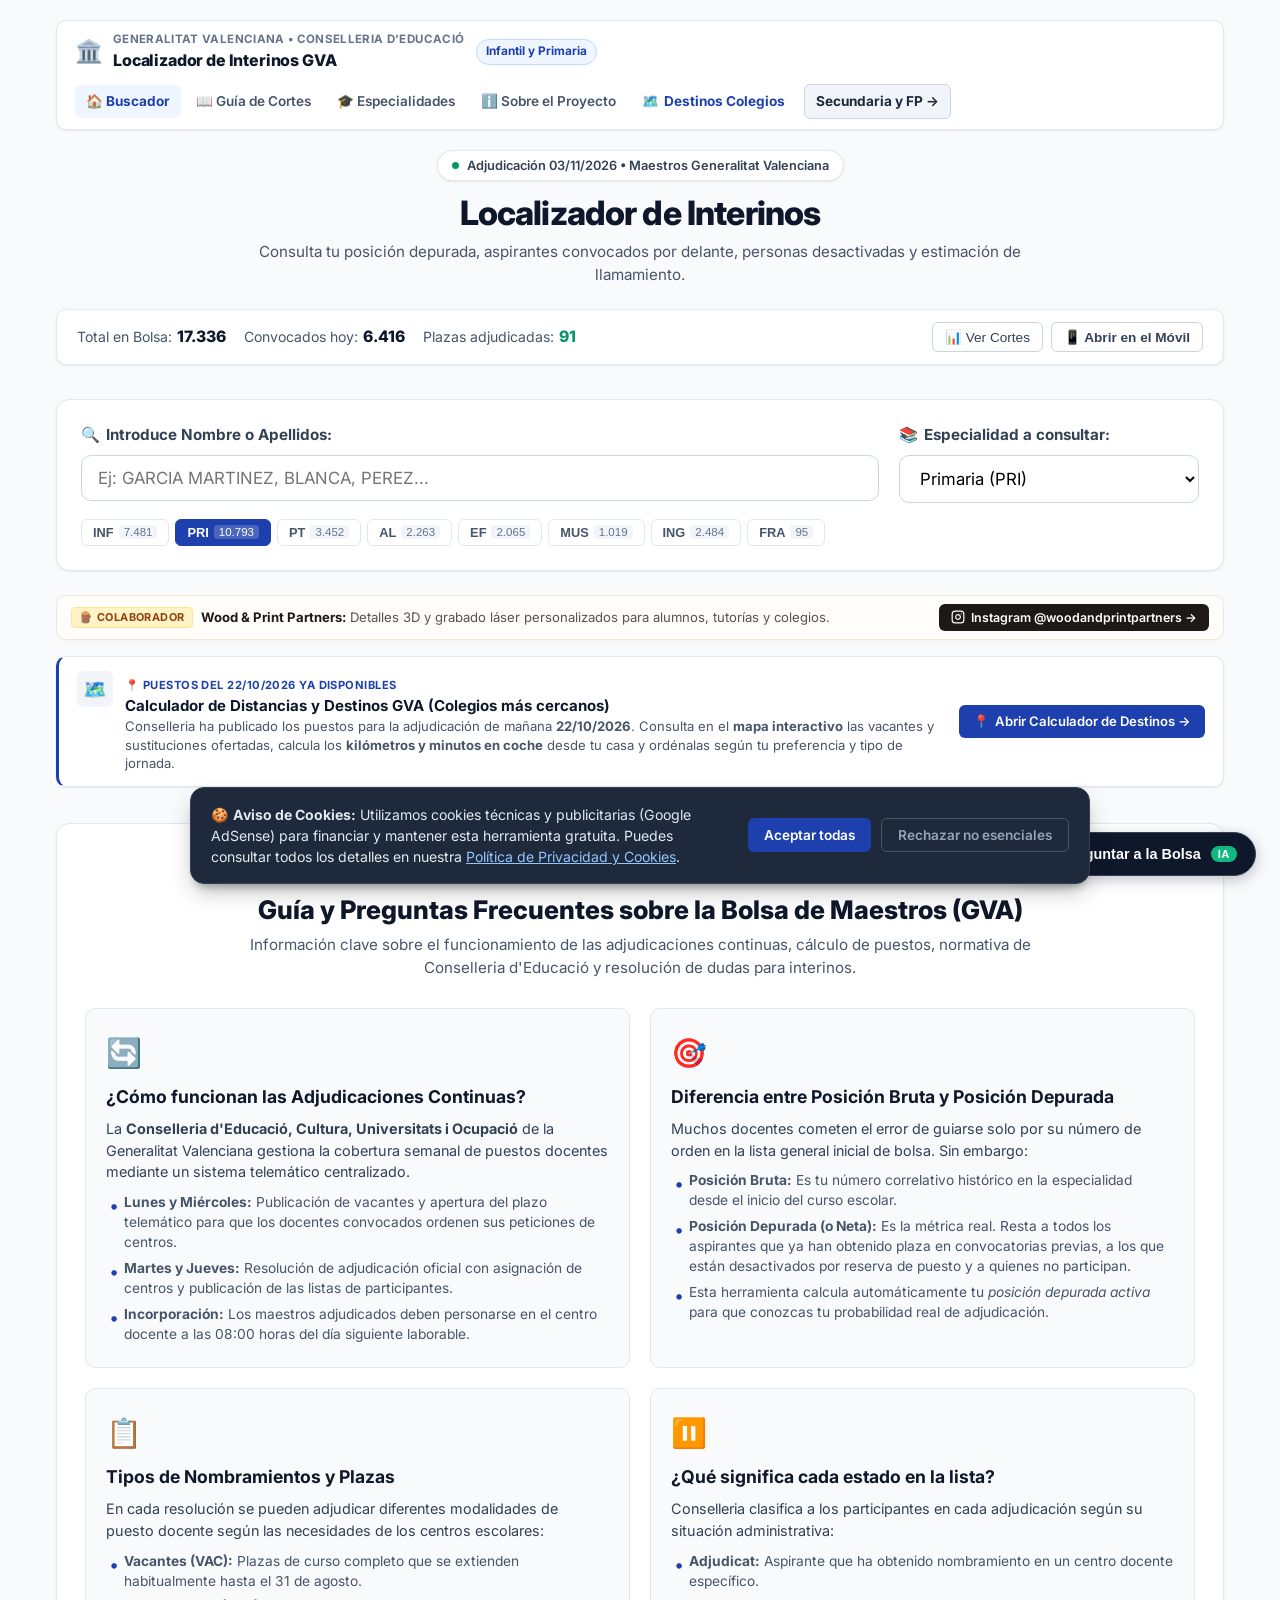
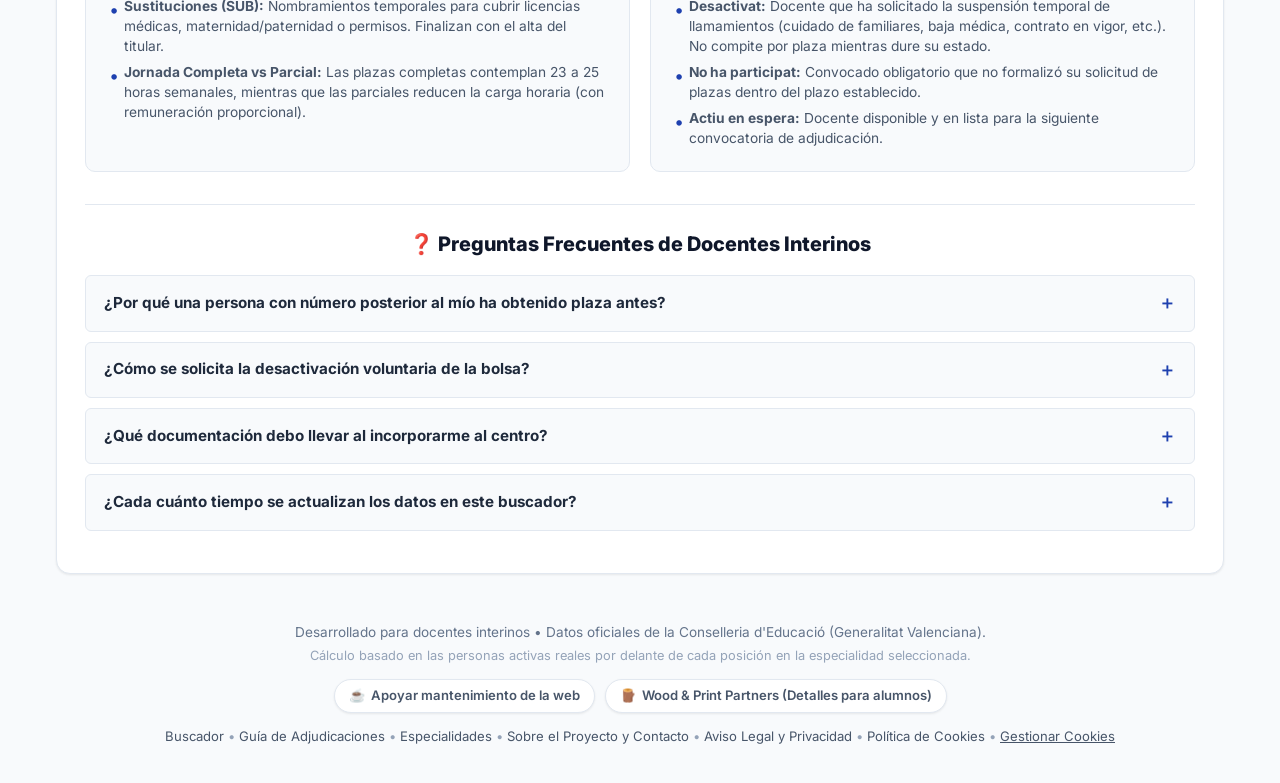
==== index.html @ e0c73138 "feat: banner mini unificado de Wood and Print bajo campos de busqueda en las 4 webs [skip ci]" ====
<!DOCTYPE html>
<html lang="es">
<head>
  <meta charset="UTF-8">
  <meta name="viewport" content="width=device-width, initial-scale=1.0">
  <title>Localizador de Interinos GVA 2026 - Cortes y Adjudicaciones de Maestros</title>

  <!-- SEO y Seguridad Jurídica (Herramienta comunitaria independiente sin indexar personas individuales) -->
  <meta name="description" content="Herramienta informativa comunitaria independiente para maestros interinos de la Comunitat Valenciana. Consulta de posición depurada, cortes semanales y adjudicaciones.">
  <meta name="keywords" content="bolsa maestros gva, interinos valencia, adjudicaciones continuas maestros, cortes bolsa maestros gva, posicion depurada interinos">
  <meta name="author" content="Comunidad de Docentes Interinos">
  <meta name="robots" content="index, follow, max-snippet:-1, max-image-preview:large">
  <link rel="canonical" href="https://bolsamaestrosinterinosgva.es/">

  <!-- Open Graph para compartir por WhatsApp, Telegram y Redes Sociales -->
  <meta property="og:locale" content="es_ES">
  <meta property="og:type" content="website">
  <meta property="og:title" content="Localizador de Interinos GVA - Cortes y Adjudicaciones de Maestros">
  <meta property="og:description" content="Herramienta independiente para docentes interinos de la Comunitat Valenciana. Consulta de posición depurada, cortes semanales y adjudicaciones.">
  <meta property="og:url" content="https://bolsamaestrosinterinosgva.es/">
  <meta property="og:site_name" content="Localizador de Interinos GVA">
  <meta property="og:image" content="https://bolsamaestrosinterinosgva.es/icons/icon-512.png">
  <meta property="og:image:width" content="512">
  <meta property="og:image:height" content="512">
  <meta property="og:image:alt" content="Localizador de Interinos GVA">

  <!-- Twitter Card -->
  <meta name="twitter:card" content="summary">
  <meta name="twitter:title" content="Localizador de Interinos GVA - Cortes y Adjudicaciones de Maestros">
  <meta name="twitter:description" content="Herramienta independiente para docentes interinos de la Comunitat Valenciana.">
  <meta name="twitter:image" content="https://bolsamaestrosinterinosgva.es/icons/icon-512.png">

  <!-- Estructura de Datos Schema.org (JSON-LD) para Google -->
  <script type="application/ld+json">
  {
    "@context": "https://schema.org",
    "@graph": [
      {
        "@type": "WebApplication",
        "@id": "https://bolsamaestrosinterinosgva.es/#webapp",
        "name": "Localizador de Interinos GVA",
        "url": "https://bolsamaestrosinterinosgva.es/",
        "description": "Herramienta informativa y comunitaria independiente para consultar la posición relativa, cortes y adjudicaciones de la bolsa de maestros interinos de la Comunitat Valenciana.",
        "applicationCategory": "EducationalApplication",
        "operatingSystem": "All",
        "browserRequirements": "Requires JavaScript. Requires HTML5.",
        "offers": {
          "@type": "Offer",
          "price": "0",
          "priceCurrency": "EUR"
        }
      },
      {
        "@type": "FAQPage",
        "@id": "https://bolsamaestrosinterinosgva.es/#faq",
        "mainEntity": [
          {
            "@type": "Question",
            "name": "¿Cómo funcionan las Adjudicaciones Continuas?",
            "acceptedAnswer": {
              "@type": "Answer",
              "text": "La Conselleria d'Educació de la Generalitat Valenciana gestiona la cobertura semanal de puestos docentes. Los lunes y miércoles se publican vacantes y se abre el plazo telemático de peticiones. Los martes y jueves se resuelve la adjudicación oficial con asignación de centros."
            }
          },
          {
            "@type": "Question",
            "name": "¿Cuál es la diferencia entre Posición Bruta y Posición Depurada?",
            "acceptedAnswer": {
              "@type": "Answer",
              "text": "La posición bruta es el número correlativo histórico en la bolsa. La posición depurada o neta resta a todos los aspirantes que ya han obtenido plaza, a los que están desactivados por reserva de puesto y a quienes no participan, reflejando tu probabilidad real de adjudicación."
            }
          },
          {
            "@type": "Question",
            "name": "¿Cómo se solicita la desactivación voluntaria de la bolsa?",
            "acceptedAnswer": {
              "@type": "Answer",
              "text": "La desactivación temporal puede solicitarse telemáticamente a través de la plataforma OVIDOC de la Generalitat Valenciana durante los periodos habilitados por Conselleria, o acreditando una causa justificada."
            }
          },
          {
            "@type": "Question",
            "name": "¿Cada cuánto tiempo se actualizan los datos en este buscador?",
            "acceptedAnswer": {
              "@type": "Answer",
              "text": "Esta plataforma actualiza automáticamente los datos los martes y jueves en cuanto la Conselleria d'Educació publica los listados oficiales en PDF. Todos los recálculos de posiciones, estadísticas y cortes se generan al instante."
            }
          }
        ]
      }
    ]
  }
  </script>

  <link rel="preconnect" href="https://fonts.googleapis.com">
  <link rel="preconnect" href="https://fonts.gstatic.com" crossorigin>
  <link href="https://fonts.googleapis.com/css2?family=Inter:wght@300;400;500;600;700;800&display=swap" rel="stylesheet">
  <link rel="stylesheet" href="css/style.css?v=20261004b">
  <link rel="manifest" href="manifest.json">
  <meta name="theme-color" content="#2563eb">
  <meta name="apple-mobile-web-app-capable" content="yes">
  <meta name="apple-mobile-web-app-status-bar-style" content="black-translucent">
  <meta name="apple-mobile-web-app-title" content="Interinos">
  <link rel="apple-touch-icon" href="icons/apple-touch-icon.png">
  <link rel="icon" type="image/png" sizes="192x192" href="icons/icon-192.png">
  
  <!-- Google tag (gtag.js) - Google Analytics 4 -->
  <script async src="https://www.googletagmanager.com/gtag/js?id=G-SM4D94ZE4M"></script>
  <script>
    window.dataLayer = window.dataLayer || [];
    function gtag(){dataLayer.push(arguments);}
    gtag('js', new Date());

    gtag('config', 'G-SM4D94ZE4M');

    // Medición instantánea de clics en enlaces de Wood & Print Partners
    document.addEventListener('click', function(e) {
      var link = e.target && e.target.closest ? e.target.closest('a[href*="woodandprintpartners"]') : null;
      if (!link) return;
      var loc = 'otra';
      if (link.closest('.main-header')) loc = 'cabecera';
      else if (link.closest('#woodAndPrintPromo')) loc = 'tarjeta_destacada';
      else if (link.closest('.main-footer')) loc = 'pie_pagina';
      else if (link.closest('#chatWidget') || link.closest('.chat-card-answer')) loc = 'chat_ia';
      gtag('event', 'click_woodandprint', {
        'event_category': 'promocion',
        'event_label': loc,
        'ubicacion_boton': loc,
        'destino': 'instagram'
      });
    });
  </script>

  <!-- Google AdSense Oficial -->
  <script async src="https://pagead2.googlesyndication.com/pagead/js/adsbygoogle.js?client=ca-pub-7842650272336816" crossorigin="anonymous"></script>
</head>
<body>
  <div class="app-container">
    <!-- Barra Superior Institucional Unificada -->
    <header class="portal-header-bar">
      <div class="portal-brand-block">
        <a href="index.html" class="portal-logo-link">
          <span class="portal-logo-icon">🏛️</span>
          <div class="portal-logo-texts">
            <span class="portal-org-name">Generalitat Valenciana &bull; Conselleria d'Educaci&oacute;</span>
            <span class="portal-app-title">Localizador de Interinos GVA</span>
          </div>
        </a>
        <span class="portal-stage-badge">Infantil y Primaria</span>
      </div>

      <button class="portal-nav-toggle" id="portalNavToggle" aria-label="Abrir menú de navegación" aria-expanded="false">
        <span class="nav-toggle-icon">☰</span>
        <span class="nav-toggle-text">Menú</span>
      </button>

      <nav class="portal-nav-links" id="portalNavLinks" aria-label="Navegaci&oacute;n principal">
        <a href="index.html" class="nav-link active">🏠 Buscador</a>
        <a href="guia-adjudicaciones.html" class="nav-link">📖 Gu&iacute;a de Cortes</a>
        <a href="especialidades.html" class="nav-link">🎓 Especialidades</a>
        <a href="sobre-el-proyecto.html" class="nav-link">ℹ️ Sobre el Proyecto</a>
        <a id="btnCalculadorDestinos" href="https://destinos.bolsamaestrosinterinosgva.es/" target="_blank" rel="noopener" class="nav-link nav-link-external" title="Calculador de distancias en coche y centros de adjudicaci&oacute;n">
          <span>🗺️</span> Destinos Colegios
        </a>
        <a href="secundaria/index.html" class="nav-link nav-link-switch" title="Cambiar al portal de Secundaria y FP">
          Secundaria y FP &rarr;
        </a>
      </nav>
    </header>

    <!-- Cabecera Principal Formal -->
    <div class="main-header">
      <div class="header-content">
        <div class="header-badge">
          <span class="pulse-dot"></span>
          <span id="headerAdjDate">Adjudicaci&oacute;n 03/11/2026 &bull; Maestros Generalitat Valenciana</span>
        </div>
        <h1>Localizador de Interinos</h1>
        <p class="subtitle">Consulta tu posici&oacute;n depurada, aspirantes convocados por delante, personas desactivadas y estimaci&oacute;n de llamamiento.</p>
      </div>
    </div>

    <!-- Barra de Estadísticas Globales Oficiales -->
    <section class="global-stats-bar" id="globalStatsBar">
      <div class="stats-pills-group">
        <div class="stat-pill">
          <span class="pill-label">Total en Bolsa:</span>
          <span class="pill-val" id="globTotalBolsa">17.336</span>
        </div>
        <div class="stat-pill">
          <span class="pill-label">Convocados hoy:</span>
          <span class="pill-val" id="globTotalAdj">6.416</span>
        </div>
        <div class="stat-pill">
          <span class="pill-label">Plazas adjudicadas:</span>
          <span class="pill-val highlight-green" id="globTotalPlazas">91</span>
        </div>
      </div>
      <div class="stats-actions-group">
        <button class="btn-sm btn-outline" id="btnVerResumenSpecs">📊 Ver Cortes</button>
        <button class="btn-sm btn-device" id="btnDeviceConnect">📱 Abrir en el Móvil</button>
      </div>
    </section>

    <!-- Espacio Publicitario Superior (Google AdSense Slot 1) -->
    <div class="ad-banner-container" id="adTopBanner">
      <div class="ad-label">PUBLICIDAD</div>
      <div class="ad-slot-box">
        <ins class="adsbygoogle"
             style="display:block"
             data-ad-client="ca-pub-7842650272336816"
             data-ad-slot="1234567890"
             data-ad-format="auto"
             data-full-width-responsive="true"></ins>
        <div class="ad-placeholder-text">Espacio Publicitario Google AdSense</div>
      </div>
    </div>

    <!-- Search Section -->
    <section class="search-section card">
      <div class="search-grid">
        <div class="search-input-group">
          <label for="searchInput">
            <span class="label-icon">🔍</span>
            <strong>Introduce Nombre o Apellidos:</strong>
          </label>
          <div class="input-wrapper">
            <input type="text" id="searchInput" placeholder="Ej: GARCIA MARTINEZ, BLANCA, PEREZ..." autocomplete="off">
            <button id="btnClearSearch" class="btn-clear" title="Limpiar">&times;</button>
          </div>
          <div id="autocompleteList" class="autocomplete-dropdown hidden"></div>
        </div>

        <div class="specialty-selector-group">
          <label for="specialtySelect">
            <span class="label-icon">📚</span>
            <strong>Especialidad a consultar:</strong>
          </label>
          <div class="select-wrapper">
            <select id="specialtySelect">
              <option value="INF">Infantil (INF)</option>
              <option value="PRI" selected>Primaria (PRI)</option>
              <option value="PT">Pedagogía Terapéutica (PT)</option>
              <option value="AL">Audición y Lenguaje (AL)</option>
              <option value="EF">Educación Física (EF)</option>
              <option value="MUS">Música (MUS)</option>
              <option value="ING">Inglés (ING)</option>
              <option value="FRA">Francés (FRA)</option>
            </select>
          </div>
        </div>
      </div>

      <!-- Quick specialty badges -->
      <div class="specialty-pills" id="specialtyPills">
        <button class="spec-btn" data-spec="INF">INF <span class="spec-count">7.481</span></button>
        <button class="spec-btn active" data-spec="PRI">PRI <span class="spec-count">10.793</span></button>
        <button class="spec-btn" data-spec="PT">PT <span class="spec-count">3.452</span></button>
        <button class="spec-btn" data-spec="AL">AL <span class="spec-count">2.263</span></button>
        <button class="spec-btn" data-spec="EF">EF <span class="spec-count">2.065</span></button>
        <button class="spec-btn" data-spec="MUS">MUS <span class="spec-count">1.019</span></button>
        <button class="spec-btn" data-spec="ING">ING <span class="spec-count">2.484</span></button>
        <button class="spec-btn" data-spec="FRA">FRA <span class="spec-count">95</span></button>
      </div>
    </section>

    <!-- Banner Mini Colaborador: Wood & Print Partners -->
    <aside class="wood-promo-mini" id="woodAndPrintPromo">
      <div class="wood-mini-content">
        <span class="wood-mini-badge">🪵 Colaborador</span>
        <span class="wood-mini-text">
          <strong>Wood & Print Partners:</strong> Detalles 3D y grabado láser personalizados para alumnos, tutorías y colegios.
        </span>
      </div>
      <a href="https://www.instagram.com/woodandprintpartners/" target="_blank" rel="noopener noreferrer" class="wood-mini-btn" title="Ver catálogo en Instagram (@woodandprintpartners)">
        <svg width="14" height="14" viewBox="0 0 24 24" fill="none" stroke="currentColor" stroke-width="2" stroke-linecap="round" stroke-linejoin="round"><rect width="20" height="20" x="2" y="2" rx="5" ry="5"/><path d="M16 11.37A4 4 0 1 1 12.63 8 4 4 0 0 1 16 11.37z"/><line x1="17.5" x2="17.51" y1="6.5" y2="6.5"/></svg>
        <span>Instagram @woodandprintpartners &rarr;</span>
      </a>
    </aside>

    <!-- Tarjeta Informativa: Calculador de Destinos GVA (Bajo el buscador) -->
    <aside class="destinos-callout-card" id="emptyState">
      <div class="destinos-callout-main">
        <div class="destinos-callout-icon">🗺️</div>
        <div class="destinos-callout-info">
          <div class="destinos-callout-badge">📍 PUESTOS DEL 22/10/2026 YA DISPONIBLES</div>
          <h2 class="destinos-callout-title">Calculador de Distancias y Destinos GVA (Colegios más cercanos)</h2>
          <p class="destinos-callout-desc">
            Conselleria ha publicado los puestos para la adjudicación de mañana <strong>22/10/2026</strong>. Consulta en el <strong>mapa interactivo</strong> las vacantes y sustituciones ofertadas, calcula los <strong>kilómetros y minutos en coche</strong> desde tu casa y ordénalas según tu preferencia y tipo de jornada.
          </p>
        </div>
      </div>
      <a href="https://destinos.bolsamaestrosinterinosgva.es/" target="_blank" rel="noopener" class="btn-destinos-action">
        <span>📍</span> Abrir Calculador de Destinos &rarr;
      </a>
    </aside>

    <!-- Results Section -->
    <main id="resultsSection" class="results-section hidden">
      <!-- User Profile Header Card -->
      <div class="user-card card">
        <div class="user-card-main">
          <div class="user-info">
            <div class="user-meta-tags">
              <span class="tag tag-bolsa">Nº Adjudicación: <strong id="userAdjOrder">-</strong></span>
              <span class="tag tag-services" id="userBolsaTag">Bolsa Inicial: <strong id="userBolsaNum">-</strong></span>
              <span class="tag tag-services" id="userServices">-</span>
              <span class="tag tag-status" id="userStatusBadge">-</span>
            </div>
            <h2 id="userName" class="user-title">-</h2>
            <div class="user-specs-list" id="userSpecsList">
              <!-- Specialties badges -->
            </div>
            <div class="user-languages-row" id="userLanguagesRow" style="display:none; margin-top:8px; align-items:center; gap:6px; flex-wrap:wrap;">
              <small style="font-weight:600; color:var(--slate-600);"><i class="fa-solid fa-language"></i> Acreditación oficial:</small>
              <div id="userLanguagesBadges" style="display:inline-flex; gap:6px; flex-wrap:wrap;"></div>
            </div>
          </div>
          <div class="user-pos-badge">
            <div class="pos-badge-label">Posición en <span id="posSpecLabel">Primaria</span></div>
            <div class="pos-badge-number" id="userSpecPos">-</div>
            <div class="pos-badge-total">de <span id="userSpecTotal">-</span> en bolsa</div>
          </div>
        </div>

        <!-- Adjudication Notice if Adjudicated -->
        <div id="adjudicadoBox" class="adjudicado-banner hidden">
          <div class="adj-icon">🎉</div>
          <div class="adj-details">
            <div class="adj-title">¡Plaza Adjudicada en esta convocatoria!</div>
            <div class="adj-grid">
              <div><strong>Centro:</strong> <span id="adjCentro">-</span></div>
              <div><strong>Especialidad de la plaza:</strong> <span id="adjEspecialidad">-</span></div>
              <div><strong>Tipo:</strong> <span id="adjTipoVacante">-</span></div>
              <div><strong>Jornada:</strong> <span id="adjJornada">-</span></div>
              <div><strong>Código Plaza:</strong> <span id="adjCodigoPlaza">-</span></div>
            </div>
          </div>
        </div>
      </div>

      <!-- Espacio Publicitario Central (Google AdSense Slot 2) -->
      <div class="ad-banner-container" id="adMiddleBanner">
        <div class="ad-label">PUBLICIDAD</div>
        <div class="ad-slot-box">
          <ins class="adsbygoogle"
               style="display:block"
               data-ad-client="ca-pub-7842650272336816"
               data-ad-slot="2345678901"
               data-ad-format="auto"
               data-full-width-responsive="true"></ins>
          <div class="ad-placeholder-text">Espacio Publicitario Google AdSense</div>
        </div>
      </div>

      <!-- Panel de los 5 Datos Clave de Adjudicación -->
      <section class="card panel-5-datos">
        <div class="panel-5-header">
          <div class="panel-5-badge">📌 DATOS CLAVE DE ADJUDICACIÓN</div>
          <h2 class="panel-5-title">Informe Oficial para <span id="summary5UserName">-</span> en <span id="summary5SpecName">Primaria</span></h2>
        </div>

        <div class="grid-5-datos">
          <!-- Dato 1 -->
          <div class="dato-card">
            <div class="dato-header">
              <span class="badge-num">1</span>
              <span class="dato-title">POSICIÓN EN LA ESPECIALIDAD SELECCIONADA</span>
            </div>
            <div class="dato-num" id="valPosicionActual">-</div>
            <div class="dato-sub" id="subPosicionActual">Puesto según especialidad consultada</div>
          </div>

          <!-- Dato 2 -->
          <div class="dato-card">
            <div class="dato-header">
              <span class="badge-num">2</span>
              <span class="dato-title">TOTAL INTERINOS POR DELANTE EN LA ESPECIALIDAD</span>
            </div>
            <div class="dato-num" id="valTotalPorDelante">-</div>
            <div class="dato-sub" id="subTotalPorDelante">Aspirantes que van antes que tú en esta área</div>
          </div>

          <!-- Dato 3 -->
          <div class="dato-card highlight-depurada">
            <div class="dato-header">
              <span class="badge-num">3</span>
              <span class="dato-title">POSICIÓN SEGÚN ESPECIALIDAD (QUITANDO ADJUDICADOS Y DESACTIVADOS)</span>
            </div>
            <div class="dato-num highlight-blue-num" id="valPosicionDepurada">-</div>
            <div class="dato-sub" id="subPosicionDepurada">Puesto neto depurado en bolsa activa</div>
          </div>

          <!-- Dato 3B: Con Requisito de Inglés -->
          <div class="dato-card highlight-ingles">
            <div class="dato-header">
              <span class="badge-num" style="background:#0f766e;">🇬🇧</span>
              <span class="dato-title">POSICIÓN CON REQUISITO DE INGLÉS (QUITANDO ADJUDICADOS, DESACTIVADOS Y SIN INGLÉS)</span>
            </div>
            <div class="dato-num highlight-blue-num" id="valPosicionIngles">-</div>
            <div class="dato-sub" id="subPosicionIngles">Puesto neto depurado entre aspirantes con requisito de inglés</div>
          </div>

          <!-- Dato 4 -->
          <div class="dato-card">
            <div class="dato-header">
              <span class="badge-num">4</span>
              <span class="dato-title">ÚLTIMO ADJUDICADO DE LA BOLSA EN ESTA ESPECIALIDAD</span>
            </div>
            <div class="dato-num-medium" id="valUltimoAdjudicado">-</div>
            <div class="dato-sub" id="subUltimoAdjudicado">Corte de la convocatoria de hoy</div>
          </div>

          <!-- Dato 5 -->
          <div class="dato-card highlight-diff">
            <div class="dato-header">
              <span class="badge-num">5</span>
              <span class="dato-title">PUESTOS DE DIFERENCIA CON EL ÚLTIMO ADJUDICADO</span>
            </div>
            <div class="dato-num" id="valDiferenciaCorte">-</div>
            <div class="dato-sub" id="subDiferenciaCorte">Bien sea por delante o por detrás</div>
          </div>
        </div>
      </section>

      <!-- KPI Metrics Row -->
      <div class="kpi-grid">
        <!-- KPI 1: Puestos que faltan -->
        <div class="kpi-card highlight-kpi">
          <div class="kpi-icon">🎯</div>
          <div class="kpi-content">
            <div class="kpi-title">Puestos que te faltan</div>
            <div class="kpi-value" id="kpiPuestosFaltan">-</div>
            <div class="kpi-desc" id="kpiPuestosFaltanDesc">Personas activas compitiendo por delante</div>
          </div>
        </div>

        <!-- KPI 2: Desactivadas por delante -->
        <div class="kpi-card">
          <div class="kpi-icon icon-amber">⏸️</div>
          <div class="kpi-content">
            <div class="kpi-title">Desactivadas por delante</div>
            <div class="kpi-value" id="kpiDesactivadas">-</div>
            <div class="kpi-desc" id="kpiDesactivadasPct">No compiten por plaza actualmente</div>
          </div>
        </div>

        <!-- KPI 3: No han participado -->
        <div class="kpi-card">
          <div class="kpi-icon icon-rose">🚫</div>
          <div class="kpi-content">
            <div class="kpi-title">No han participado</div>
            <div class="kpi-value" id="kpiNoParticipat">-</div>
            <div class="kpi-desc">Convocados que no pidieron plaza</div>
          </div>
        </div>

        <!-- KPI 4: Adjudicadas hoy por delante -->
        <div class="kpi-card">
          <div class="kpi-icon icon-emerald">✅</div>
          <div class="kpi-content">
            <div class="kpi-title">Adjudicadas por delante</div>
            <div class="kpi-value" id="kpiAdjudicadas">-</div>
            <div class="kpi-desc" id="kpiAdjudicadasDesc">Ya han obtenido nombramiento</div>
          </div>
        </div>

        <!-- KPI 5: Adjudicados por detrás -->
        <div class="kpi-card highlight-behind" id="cardKpiBehind" style="cursor: pointer;" title="Haz clic para ver la lista de adjudicados por detrás">
          <div class="kpi-icon icon-purple">📌</div>
          <div class="kpi-content">
            <div class="kpi-title">Adjudicados por detrás</div>
            <div class="kpi-value" id="kpiAdjudicadasBehind">-</div>
            <div class="kpi-desc" id="kpiAdjudicadasBehindDesc">Con número posterior al tuyo</div>
          </div>
        </div>
      </div>

      <!-- Specialty Cutoff Box -->
      <div class="cutoff-card card">
        <div class="cutoff-header">
          <div class="cutoff-title">
            <span class="icon">📍</span>
            <strong>Corte del Último Adjudicado en <span id="cutoffSpecName">-</span> hoy:</strong>
          </div>
          <div class="cutoff-badge" id="cutoffDistanceBadge">-</div>
        </div>
        <div class="cutoff-body">
          <div class="cutoff-detail"><strong>Docente:</strong> <span id="cutoffName">-</span></div>
          <div class="cutoff-detail"><strong>Nº Bolsa:</strong> <span id="cutoffBolsa">-</span></div>
          <div class="cutoff-detail"><strong>Nº Convocatoria:</strong> <span id="cutoffOrdenAdj">-</span></div>
          <div class="cutoff-detail"><strong>Destino:</strong> <span id="cutoffCentro">-</span></div>
        </div>
      </div>

      <!-- User Evolution & Historical Cuts Card -->
      <div class="evolution-card card" id="evolutionCard">
        <div class="evolution-header">
          <div class="evolution-title-wrap">
            <div class="evolution-title">
              <span class="icon">📈</span>
              <h3>Evolución de Cortes y tu Posición en <span id="evoSpecName">-</span></h3>
            </div>
            <p class="evolution-subtitle">Progresión temporal de adjudicaciones y distancia histórica a tu número de bolsa a lo largo del curso</p>
            <div class="evo-user-badges" id="evoUserBadges">
              <span class="evo-user-badge evo-user-badge-adj" id="evoBadgeAdjWrap">Nº Adjudicación: <strong id="evoValAdj">-</strong></span>
              <span class="evo-user-badge evo-user-badge-pos" id="evoBadgePosWrap">Puesto en <span id="evoValSpecShort">-</span>: <strong id="evoValPos">-</strong></span>
              <span class="evo-user-badge evo-user-badge-bolsa" id="evoBadgeBolsaWrap">Bolsa Inicial: <strong id="evoValBolsa">-</strong></span>
            </div>
          </div>
          <div class="evolution-controls">
            <div class="evolution-view-switcher">
              <button type="button" class="evo-btn active" id="btnEvoCombined" onclick="switchEvoView('combined')">📊 Vista Combinada</button>
              <button type="button" class="evo-btn" id="btnEvoChart" onclick="switchEvoView('chart')">🎯 Corte de Bolsa (Línea Azul)</button>
              <button type="button" class="evo-btn" id="btnEvoSpec" onclick="switchEvoView('spec')">👤 Mi Puesto (Línea Verde)</button>
              <button type="button" class="evo-btn" id="btnEvoTable" onclick="switchEvoView('table')">📋 Histórico en Tabla</button>
            </div>
          </div>
        </div>

        <!-- KPI Mini-Cards -->
        <div class="evo-kpi-grid">
          <div class="evo-kpi">
            <span class="evo-kpi-label">Distancia al corte actual</span>
            <span class="evo-kpi-val" id="evoKpiDistance">-</span>
            <span class="evo-kpi-desc" id="evoKpiDistanceDesc">Respecto a la última adjudicación</span>
          </div>
          <div class="evo-kpi">
            <span class="evo-kpi-label">Avance medio por adjudicación</span>
            <span class="evo-kpi-val" id="evoKpiSpeed">-</span>
            <span class="evo-kpi-desc" id="evoKpiSpeedDesc">Ritmo en esta especialidad</span>
          </div>
          <div class="evo-kpi">
            <span class="evo-kpi-label">Corte máximo del curso</span>
            <span class="evo-kpi-val" id="evoKpiMax">-</span>
            <span class="evo-kpi-desc" id="evoKpiMaxDate">En lo que va de curso</span>
          </div>
          <div class="evo-kpi">
            <span class="evo-kpi-label">Estimación orientativa</span>
            <span class="evo-kpi-val" id="evoKpiEstimate">-</span>
            <span class="evo-kpi-desc" id="evoKpiEstimateDesc">Proyección aproximada</span>
          </div>
        </div>

        <!-- Chart Container -->
        <div class="evo-chart-container" id="evoChartContainer">
          <div id="evoTooltip" class="evo-tooltip hidden"></div>
          <div class="evo-svg-wrap" id="evoSvgWrap">
            <!-- Dynamic responsive SVG Chart injected here -->
          </div>

        </div>

        <!-- Table Container (hidden by default) -->
        <div class="evo-table-container hidden" id="evoTableContainer">
          <div class="table-responsive">
            <table class="data-table evo-data-table">
              <thead>
                <tr>
                  <th>Fecha</th>
                  <th>Tu Puesto en Especialidad</th>
                  <th>Tu Nº Adjudicación</th>
                  <th>Avance</th>
                  <th>Corte (Nº Bolsa)</th>
                  <th>Plazas</th>
                  <th>Estado</th>
                </tr>
              </thead>
              <tbody id="evoTableBody">
                <!-- Dynamic rows -->
              </tbody>
            </table>
          </div>
        </div>
      </div>

      <!-- Distribution Visual Bar -->
      <div class="distribution-card card">
        <div class="dist-header">
          <h3>Composición de las personas por delante de ti (<span id="distTotalAhead">-</span> personas)</h3>
        </div>
        <div class="progress-bar-container">
          <div class="progress-segment seg-adjudicados" id="barAdjudicados" title="Adjudicados hoy"></div>
          <div class="progress-segment seg-activos" id="barActivos" title="Activos en espera"></div>
          <div class="progress-segment seg-desactivados" id="barDesactivados" title="Desactivados"></div>
          <div class="progress-segment seg-no-participat" id="barNoParticipat" title="No han participado"></div>
          <div class="progress-segment seg-no-convocats" id="barNoConvocats" title="Otros / No convocados"></div>
        </div>
        <div class="dist-legend">
          <span class="legend-item"><span class="dot dot-adjudicados"></span> Adjudicados: <strong id="legendAdjVal">0</strong></span>
          <span class="legend-item"><span class="dot dot-activos"></span> Activos en espera: <strong id="legendActVal">0</strong></span>
          <span class="legend-item"><span class="dot dot-desactivados"></span> Desactivados: <strong id="legendDesVal">0</strong></span>
          <span class="legend-item"><span class="dot dot-no-participat"></span> No participaron: <strong id="legendNoPartVal">0</strong></span>
          <span class="legend-item"><span class="dot dot-no-convocats"></span> Otros en bolsa: <strong id="legendOtrosVal">0</strong></span>
        </div>
      </div>

      <!-- Table of People (Ahead or Behind) -->
      <div class="table-card card">
        <!-- Main Table View Switcher -->
        <div class="table-view-switcher">
          <button class="view-switch-btn active" id="btnViewAhead">
            ⬅️ Aspirantes por Delante (<span id="countViewAhead">-</span>)
          </button>
          <button class="view-switch-btn" id="btnViewBehind">
            ➡️ Adjudicados por Detrás (<span id="countViewBehind">-</span>)
          </button>
        </div>

        <div class="table-header">
          <div class="table-title-wrap">
            <h3 id="tableMainTitle">Listado de aspirantes por delante en <span id="tableSpecName">Primaria</span></h3>
            <span class="table-subtitle" id="tableSubtitle">Mostrando aspirantes antes de tu posición</span>
          </div>
          <div class="table-actions">
            <!-- Filtros para Vista Por Delante -->
            <div class="table-filter-tabs" id="tableFiltersAhead">
              <button class="btn-tab active" data-filter="all">Todos (<span id="countAll">-</span>)</button>
              <button class="btn-tab" data-filter="activos">Activos (<span id="countActivos">-</span>)</button>
              <button class="btn-tab" data-filter="ingles">🇬🇧 Con Inglés (<span id="countIngles">-</span>)</button>
              <button class="btn-tab" data-filter="desactivados">Desactivados (<span id="countDesactivados">-</span>)</button>
              <button class="btn-tab" data-filter="no_participat">No participaron (<span id="countNoPart">-</span>)</button>
              <button class="btn-tab" data-filter="adjudicados">Adjudicados (<span id="countAdjudicados">-</span>)</button>
            </div>
            <!-- Filtros para Vista Por Detrás -->
            <div class="table-filter-tabs hidden" id="tableFiltersBehind">
              <button class="btn-tab active" data-behind-filter="spec">En esta especialidad (<span id="countBehindSpec">-</span>)</button>
              <button class="btn-tab" data-behind-filter="all_specs">En cualquier especialidad (<span id="countBehindAll">-</span>)</button>
            </div>
            <div class="table-search-box">
              <input type="text" id="tableSearch" class="input-table-search" placeholder="🔍 Buscar persona, centro, localidad o puesto...">
              <button id="btnClearTableSearch" class="btn-clear-table-search hidden" title="Limpiar filtro">&times;</button>
            </div>
          </div>
        </div>

        <div class="table-responsive">
          <table class="interinos-table" id="aheadTable">
            <thead id="tableHead">
              <tr>
                <th>Puesto Esp.</th>
                <th>Nº Bolsa</th>
                <th>Nombre y Apellidos</th>
                <th>Servicios</th>
                <th>Estado Adjudicación</th>
                <th>Destino y Jornada</th>
              </tr>
            </thead>
            <tbody id="aheadTableBody">
              <!-- Rows inserted dynamically -->
            </tbody>
          </table>
        </div>

        <div class="table-pagination">
          <button id="btnPrevPage" class="btn-sm btn-outline" disabled>&laquo; Anterior</button>
          <span id="pageInfo">Página 1 de 1</span>
          <button id="btnNextPage" class="btn-sm btn-outline">Siguiente &raquo;</button>
        </div>
      </div>

      <!-- Espacio Publicitario Inferior (Google AdSense Slot 3) -->
      <div class="ad-banner-container" id="adBottomBanner">
        <div class="ad-label">PUBLICIDAD</div>
        <div class="ad-slot-box">
          <ins class="adsbygoogle"
               style="display:block"
               data-ad-client="ca-pub-7842650272336816"
               data-ad-slot="3456789012"
               data-ad-format="auto"
               data-full-width-responsive="true"></ins>
          <div class="ad-placeholder-text">Espacio Publicitario Google AdSense</div>
        </div>
      </div>
    </main>

    <!-- Modal: Cortes por Especialidad -->
    <div id="modalSummary" class="modal-overlay hidden">
      <div class="modal-card card">
        <div class="modal-header">
          <h2>📊 Resumen de Adjudicación del 03/11/2026</h2>
          <button id="btnCloseModal" class="btn-close">&times;</button>
        </div>
        <div class="modal-body">
          <table class="summary-table">
            <thead>
              <tr>
                <th>Especialidad</th>
                <th>Total Bolsa</th>
                <th>Plazas Hoy</th>
                <th>Último Adjudicado</th>
                <th>Nº Bolsa Corte</th>
                <th>Desactivados</th>
              </tr>
            </thead>
            <tbody id="modalSummaryBody">
              <!-- Summary rows inserted dynamically -->
            </tbody>
          </table>
        </div>
      </div>
    </div>

    <!-- Modal para Conectar desde Cualquier Dispositivo / Móvil -->
    <div id="modalDeviceConnect" class="modal-overlay hidden">
      <div class="modal-card">
        <div class="modal-header">
          <h2>📱 Abrir en cualquier Móvil o Tablet</h2>
          <button id="btnCloseDeviceModal" class="btn-close">&times;</button>
        </div>
        <div class="modal-body device-modal-body">
          <div class="device-step">
            <div class="step-num">1</div>
            <div class="step-content">
              <strong>Conéctate a la misma red Wi-Fi</strong>
              <p>Asegúrate de que tu móvil o tablet esté conectado a la misma red Wi-Fi que este ordenador.</p>
            </div>
          </div>

          <div class="device-step">
            <div class="step-num">2</div>
            <div class="step-content">
              <strong>Entra desde tu navegador (Safari o Chrome) a este enlace:</strong>
              <div class="wifi-url-box">
                <code id="deviceWifiUrl">http://192.168.18.231:8000</code>
                <button class="btn-copy" id="btnCopyWifiUrl" title="Copiar enlace">📋 Copiar</button>
              </div>
            </div>
          </div>

          <div class="device-step">
            <div class="step-num">3</div>
            <div class="step-content">
              <strong>Instálala como App en tu teléfono (1 segundo):</strong>
              <p>• <strong>En iPhone / iPad (Safari):</strong> Pulsa el botón Compartir y elige <strong>"Añadir a pantalla de inicio"</strong>.</p>
              <p>• <strong>En Android (Chrome):</strong> Pulsa el menú (⋮) y elige <strong>"Instalar aplicación"</strong> o <strong>"Añadir a pantalla principal"</strong>.</p>
            </div>
          </div>

          <div class="cloud-info-box">
            <h4>🌐 ¿Quieres usarlo fuera de casa en cualquier lugar (4G/5G)?</h4>
            <p>La aplicación está lista para publicarse gratis en <strong>GitHub Pages</strong> o <strong>Vercel</strong> para tener una dirección web pública permanente accesible desde cualquier dispositivo.</p>
          </div>
        </div>
      </div>
    </div>

    <!-- Sección Informativa y Guía Completa de la Bolsa (AdSense & Calidad Editorial) -->
    <section class="card guide-section" id="guiaInterinos">
      <div class="guide-header">
        <span class="guide-badge">📚 GUÍA DOCENTE OFICIAL</span>
        <h2>Guía y Preguntas Frecuentes sobre la Bolsa de Maestros (GVA)</h2>
        <p class="guide-subtitle">Información clave sobre el funcionamiento de las adjudicaciones continuas, cálculo de puestos, normativa de Conselleria d'Educació y resolución de dudas para interinos.</p>
      </div>

      <div class="guide-grid">
        <!-- Bloque 1: Funcionamiento -->
        <article class="guide-card">
          <div class="guide-card-icon">🔄</div>
          <h3>¿Cómo funcionan las Adjudicaciones Continuas?</h3>
          <p>
            La <strong>Conselleria d'Educació, Cultura, Universitats i Ocupació</strong> de la Generalitat Valenciana gestiona la cobertura semanal de puestos docentes mediante un sistema telemático centralizado.
          </p>
          <ul>
            <li><strong>Lunes y Miércoles:</strong> Publicación de vacantes y apertura del plazo telemático para que los docentes convocados ordenen sus peticiones de centros.</li>
            <li><strong>Martes y Jueves:</strong> Resolución de adjudicación oficial con asignación de centros y publicación de las listas de participantes.</li>
            <li><strong>Incorporación:</strong> Los maestros adjudicados deben personarse en el centro docente a las 08:00 horas del día siguiente laborable.</li>
          </ul>
        </article>

        <!-- Bloque 2: Posición Depurada -->
        <article class="guide-card">
          <div class="guide-card-icon">🎯</div>
          <h3>Diferencia entre Posición Bruta y Posición Depurada</h3>
          <p>
            Muchos docentes cometen el error de guiarse solo por su número de orden en la lista general inicial de bolsa. Sin embargo:
          </p>
          <ul>
            <li><strong>Posición Bruta:</strong> Es tu número correlativo histórico en la especialidad desde el inicio del curso escolar.</li>
            <li><strong>Posición Depurada (o Neta):</strong> Es la métrica real. Resta a todos los aspirantes que ya han obtenido plaza en convocatorias previas, a los que están desactivados por reserva de puesto y a quienes no participan.</li>
            <li>Esta herramienta calcula automáticamente tu <em>posición depurada activa</em> para que conozcas tu probabilidad real de adjudicación.</li>
          </ul>
        </article>

        <!-- Bloque 3: Tipos de Plazas -->
        <article class="guide-card">
          <div class="guide-card-icon">📋</div>
          <h3>Tipos de Nombramientos y Plazas</h3>
          <p>
            En cada resolución se pueden adjudicar diferentes modalidades de puesto docente según las necesidades de los centros escolares:
          </p>
          <ul>
            <li><strong>Vacantes (VAC):</strong> Plazas de curso completo que se extienden habitualmente hasta el 31 de agosto.</li>
            <li><strong>Sustituciones (SUB):</strong> Nombramientos temporales para cubrir licencias médicas, maternidad/paternidad o permisos. Finalizan con el alta del titular.</li>
            <li><strong>Jornada Completa vs Parcial:</strong> Las plazas completas contemplan 23 a 25 horas semanales, mientras que las parciales reducen la carga horaria (con remuneración proporcional).</li>
          </ul>
        </article>

        <!-- Bloque 4: Estados de Bolsa -->
        <article class="guide-card">
          <div class="guide-card-icon">⏸️</div>
          <h3>¿Qué significa cada estado en la lista?</h3>
          <p>
            Conselleria clasifica a los participantes en cada adjudicación según su situación administrativa:
          </p>
          <ul>
            <li><strong>Adjudicat:</strong> Aspirante que ha obtenido nombramiento en un centro docente específico.</li>
            <li><strong>Desactivat:</strong> Docente que ha solicitado la suspensión temporal de llamamientos (cuidado de familiares, baja médica, contrato en vigor, etc.). No compite por plaza mientras dure su estado.</li>
            <li><strong>No ha participat:</strong> Convocado obligatorio que no formalizó su solicitud de plazas dentro del plazo establecido.</li>
            <li><strong>Actiu en espera:</strong> Docente disponible y en lista para la siguiente convocatoria de adjudicación.</li>
          </ul>
        </article>
      </div>

      <!-- Preguntas Frecuentes Acordeón -->
      <div class="faq-container">
        <h3 class="faq-title">❓ Preguntas Frecuentes de Docentes Interinos</h3>
        
        <details class="faq-item">
          <summary>¿Por qué una persona con número posterior al mío ha obtenido plaza antes?</summary>
          <div class="faq-content">
            <p>
              Existen tres motivos habituales por los que un aspirante con peor número puede adjudicar antes:
            </p>
            <ol>
              <li><strong>Requisitos de perfil o acreditación lingüística:</strong> Puestos que exigen perfiles específicos (C1 de Inglés, puestos bilingües, etc.) que solo cumplen ciertos docentes.</li>
              <li><strong>Peticiones provinciales / voluntarias:</strong> Si la persona por detrás solicitó centros en una provincia o comarca que tú no seleccionaste en tus peticiones telemáticas.</li>
              <li><strong>Especialidades diferentes:</strong> Cada especialidad (Infantil, Primaria, PT, etc.) corre a un ritmo distinto según la demanda de plazas.</li>
            </ol>
          </div>
        </details>

        <details class="faq-item">
          <summary>¿Cómo se solicita la desactivación voluntaria de la bolsa?</summary>
          <div class="faq-content">
            <p>
              La desactivación temporal puede solicitarse telemáticamente a través de la plataforma OVIDOC de la Generalitat Valenciana durante los periodos habilitados por Conselleria, o acreditando una causa justificada (cuidado de hijos menores de 3 años, familiares de primer grado, incapacidad temporal o nombramiento en otra administración).
            </p>
          </div>
        </details>

        <details class="faq-item">
          <summary>¿Qué documentación debo llevar al incorporarme al centro?</summary>
          <div class="faq-content">
            <p>
              Al incorporarte al colegio debes presentar tu DNI/NIE original, la credencial de adjudicación telemática descargada de OVIDOC, el certificado negativo de delitos de naturaleza sexual y el impreso de datos bancarios para la nómina (modelo de domiciliación de haberes).
            </p>
          </div>
        </details>

        <details class="faq-item">
          <summary>¿Cada cuánto tiempo se actualizan los datos en este buscador?</summary>
          <div class="faq-content">
            <p>
              Esta plataforma actualiza automáticamente los datos los martes y jueves en cuanto la Conselleria d'Educació publica los listados oficiales en PDF. Todos los recálculos de posiciones, estadísticas y cortes se generan al instante.
            </p>
          </div>
        </details>
      </div>
    </section>

    <!-- Footer -->
    <footer class="main-footer">
      <p>Desarrollado para docentes interinos &bull; Datos oficiales de la Conselleria d'Educació (Generalitat Valenciana).</p>
      <p class="footer-note">Cálculo basado en las personas activas reales por delante de cada posición en la especialidad seleccionada.</p>
      <div class="footer-support-links">
        <a href="https://ko-fi.com/buscadorinterinos" target="_blank" rel="noopener" class="footer-pill-link" title="Colabora con el mantenimiento de la web">
          <span>☕</span> Apoyar mantenimiento de la web
        </a>
        <a href="https://www.instagram.com/woodandprintpartners/" target="_blank" rel="noopener noreferrer" class="footer-pill-link" title="Regalos 3D y grabados personalizados para alumnos">
          <span>🪵</span> Wood & Print Partners (Detalles para alumnos)
        </a>
      </div>
      <div class="footer-legal-links">
        <a href="index.html">Buscador</a> &bull; 
        <a href="guia-adjudicaciones.html">Guía de Adjudicaciones</a> &bull; 
        <a href="especialidades.html">Especialidades</a> &bull; 
        <a href="sobre-el-proyecto.html">Sobre el Proyecto y Contacto</a> &bull; 
        <a href="privacidad.html">Aviso Legal y Privacidad</a> &bull; 
        <a href="privacidad.html#cookies">Política de Cookies</a> &bull; 
        <button id="btnManageCookies" class="btn-cookie-link">Gestionar Cookies</button>
      </div>
    </footer>
  </div>

  <!-- Banner de Consentimiento de Cookies (RGPD / Google AdSense) -->
  <div id="cookieBanner" class="cookie-banner hidden">
    <div class="cookie-banner-content">
      <div class="cookie-text">
        🍪 <strong>Aviso de Cookies:</strong> Utilizamos cookies técnicas y publicitarias (Google AdSense) para financiar y mantener esta herramienta gratuita. Puedes consultar todos los detalles en nuestra <a href="privacidad.html" target="_blank">Política de Privacidad y Cookies</a>.
      </div>
      <div class="cookie-actions">
        <button id="btnAcceptCookies" class="btn-cookie btn-cookie-accept">Aceptar todas</button>
        <button id="btnRejectCookies" class="btn-cookie btn-cookie-reject">Rechazar no esenciales</button>
      </div>
    </div>
  </div>

  <!-- Botón Flotante y Widget del Chat de Análisis de la Bolsa -->
  <div class="chat-floating-container">
    <button id="btnChatToggle" class="btn-chat-toggle" aria-label="Abrir Asistente de Análisis de la Bolsa" title="Preguntar al Asistente de la Bolsa">
      <span class="chat-btn-icon">💬</span>
      <span class="chat-btn-text">Preguntar a la Bolsa</span>
      <span id="chatBadgeNotification" class="chat-pulse-badge">IA</span>
    </button>

    <!-- Ventana Emergente del Chat -->
    <div id="chatWidget" class="chat-widget card hidden" role="dialog" aria-labelledby="chatWidgetTitle">
      <div class="chat-header">
        <div class="chat-header-info">
          <div class="chat-avatar-header">🤖</div>
          <div>
            <h3 id="chatWidgetTitle" class="chat-title">Asistente de la Bolsa</h3>
            <span class="chat-status-indicator">
              <span class="status-dot"></span> Datos oficiales del 03/11/2026</span>
          </div>
        </div>
        <div class="chat-header-actions">
          <button id="btnChatClear" class="btn-chat-action" title="Limpiar conversación">🧹</button>
          <button id="btnChatClose" class="btn-chat-action" title="Cerrar chat">&times;</button>
        </div>
      </div>

      <!-- Barra de Preguntas Rápidas Fijas -->
      <div class="chat-quick-bar">
        <button class="chat-quick-chip-btn" data-query="resumen de hoy">📊 Resumen</button>
        <button class="chat-quick-chip-btn" data-query="cortes de todas las especialidades">📍 Cortes</button>
        <button class="chat-quick-chip-btn" data-query="centros con plazas hoy">🏫 Centros</button>
        <button class="chat-quick-chip-btn" data-query="como voy">👤 Mi posición</button>
      </div>

      <!-- Contenedor de Mensajes -->
      <div id="chatMessages" class="chat-messages">
        <!-- Los mensajes se insertan dinámicamente -->
      </div>

      <!-- Formulario de Entrada -->
      <form id="chatForm" class="chat-form">
        <input type="text" id="chatInput" class="chat-input" placeholder="Pregunta sobre plazas, cortes, colegios..." autocomplete="off">
        <button type="submit" id="btnChatSend" class="btn-chat-send" title="Enviar pregunta">
          <span>➤</span>
        </button>
      </form>
    </div>
  </div>

  <script src="data/network_info.js?v=9"></script>
  <script src="data/stats_summary.js?v=10"></script>
  <script src="data/historico_cortes.js?v=1"></script>
  <script src="data/interinos_data.js?v=10"></script>
  <script src="js/app.js?v=11"></script>
  <script src="js/chat-analytics.js?v=11"></script>
  <script>
    (function () {
      var navToggle = document.getElementById("portalNavToggle");
      var navLinks = document.getElementById("portalNavLinks");
      if (navToggle && navLinks) {
        navToggle.addEventListener("click", function (e) {
          e.stopPropagation();
          var isOpen = navLinks.classList.toggle("open");
          navToggle.setAttribute("aria-expanded", isOpen ? "true" : "false");
          navToggle.classList.toggle("active", isOpen);
          var icon = navToggle.querySelector(".nav-toggle-icon");
          var text = navToggle.querySelector(".nav-toggle-text");
          if (icon) icon.textContent = isOpen ? "✕" : "☰";
          if (text) text.textContent = isOpen ? "Cerrar" : "Menú";
        });
        document.addEventListener("click", function (e) {
          if (navLinks.classList.contains("open") && !navLinks.contains(e.target) && !navToggle.contains(e.target)) {
            navLinks.classList.remove("open");
            navToggle.setAttribute("aria-expanded", "false");
            navToggle.classList.remove("active");
            var icon = navToggle.querySelector(".nav-toggle-icon");
            var text = navToggle.querySelector(".nav-toggle-text");
            if (icon) icon.textContent = "☰";
            if (text) text.textContent = "Menú";
          }
        });
      }
    })();
  </script>
</body>
</html>
---- css/style.css ----
/* css/style.css - Estilos modernos, institucionales y formales */
:root {
  --primary: #1e40af; /* Azul institucional formal */
  --primary-hover: #1e3a8a;
  --primary-light: #eff6ff;
  --primary-dark: #172554;
  
  --success: #059669; /* Verde esmeralda sobrio */
  --success-bg: #ecfdf5;
  --success-border: #a7f3d0;
  --success-text: #065f46;
  
  --warning: #d97706; /* Ámbar sobrio y cálido */
  --warning-bg: #fffbeb;
  --warning-border: #fef3c7;
  --warning-text: #92400e;
  
  --danger: #dc2626; /* Rojo elegante */
  --danger-bg: #fef2f2;
  --danger-border: #fecaca;
  --danger-text: #991b1b;
  
  --slate-50: #f8fafc;
  --slate-100: #f1f5f9;
  --slate-200: #e2e8f0;
  --slate-300: #cbd5e1;
  --slate-400: #94a3b8;
  --slate-500: #64748b;
  --slate-600: #475569;
  --slate-700: #334155;
  --slate-800: #1e293b;
  --slate-900: #0f172a;
  
  --radius-sm: 6px;
  --radius-md: 10px;
  --radius-lg: 14px;
  --shadow-sm: 0 1px 3px 0 rgba(0, 0, 0, 0.05), 0 1px 2px 0 rgba(0, 0, 0, 0.03);
  --shadow-md: 0 4px 6px -1px rgba(0, 0, 0, 0.06), 0 2px 4px -2px rgba(0, 0, 0, 0.04);
  --shadow-lg: 0 10px 15px -3px rgba(0, 0, 0, 0.07), 0 4px 6px -4px rgba(0, 0, 0, 0.03);
}

* {
  box-sizing: border-box;
  margin: 0;
  padding: 0;
}

body {
  font-family: 'Inter', -apple-system, BlinkMacSystemFont, 'Segoe UI', Roboto, sans-serif;
  background-color: var(--slate-50);
  color: var(--slate-800);
  line-height: 1.5;
  -webkit-font-smoothing: antialiased;
}

.app-container {
  max-width: 1200px;
  margin: 0 auto;
  padding: 20px 16px;
}

/* ===================================================
   BARRA SUPERIOR INSTITUCIONAL UNIFICADA
   =================================================== */
.portal-header-bar {
  background: #ffffff;
  border: 1px solid var(--slate-200);
  border-radius: var(--radius-md);
  padding: 10px 18px;
  margin-bottom: 20px;
  display: flex;
  justify-content: space-between;
  align-items: center;
  flex-wrap: wrap;
  gap: 12px;
  box-shadow: var(--shadow-sm);
}

.portal-brand-block {
  display: flex;
  align-items: center;
  gap: 12px;
  flex-wrap: wrap;
}

.portal-logo-link {
  display: flex;
  align-items: center;
  gap: 10px;
  text-decoration: none;
  color: inherit;
}

.portal-logo-icon {
  font-size: 1.4rem;
  line-height: 1;
}

.portal-logo-texts {
  display: flex;
  flex-direction: column;
}

.portal-org-name {
  font-size: 0.72rem;
  font-weight: 700;
  color: var(--slate-500);
  letter-spacing: 0.03em;
  text-transform: uppercase;
}

.portal-app-title {
  font-size: 1rem;
  font-weight: 800;
  color: var(--slate-900);
  letter-spacing: -0.01em;
}

.portal-stage-badge {
  background: var(--primary-light);
  color: var(--primary);
  border: 1px solid #bfdbfe;
  font-size: 0.74rem;
  font-weight: 700;
  padding: 3px 9px;
  border-radius: 9999px;
  white-space: nowrap;
}

.portal-stage-badge.portal-stage-secundaria {
  background: #eef2ff;
  color: #3730a3;
  border-color: #c7d2fe;
}

.portal-nav-toggle {
  display: none;
  align-items: center;
  gap: 6px;
  background: var(--slate-100);
  border: 1px solid var(--slate-300);
  color: var(--slate-700);
  padding: 6px 12px;
  border-radius: var(--radius-sm);
  font-size: 0.85rem;
  font-weight: 700;
  cursor: pointer;
  transition: all 0.15s ease;
  user-select: none;
  -webkit-tap-highlight-color: transparent;
}

.portal-nav-toggle:hover,
.portal-nav-toggle.active {
  background: var(--slate-200);
  color: var(--slate-900);
  border-color: var(--slate-400);
}

.portal-nav-toggle .nav-toggle-icon {
  font-size: 1.05rem;
  line-height: 1;
}

.portal-nav-links {
  display: flex;
  align-items: center;
  gap: 4px;
  flex-wrap: wrap;
}

.nav-link {
  color: var(--slate-600);
  text-decoration: none;
  font-size: 0.85rem;
  font-weight: 600;
  padding: 6px 11px;
  border-radius: var(--radius-sm);
  transition: all 0.15s ease;
  display: inline-flex;
  align-items: center;
  gap: 5px;
}

.nav-link:hover {
  color: var(--slate-900);
  background: var(--slate-100);
}

.nav-link.active {
  color: var(--primary);
  background: var(--primary-light);
  font-weight: 700;
}

.nav-link-external {
  color: var(--primary);
  font-weight: 700;
}

.nav-link-switch {
  background: var(--slate-100);
  color: var(--slate-800);
  font-weight: 700;
  border: 1px solid var(--slate-300);
  margin-left: 4px;
}

.nav-link-switch:hover {
  background: var(--slate-200);
  color: var(--slate-900);
}

/* ===================================================
   CABECERA PRINCIPAL
   =================================================== */
.main-header {
  margin-bottom: 22px;
}

.header-content {
  text-align: center;
  max-width: 800px;
  margin: 0 auto;
}

.header-badge {
  display: inline-flex;
  align-items: center;
  gap: 8px;
  background: #ffffff;
  color: var(--slate-700);
  border: 1px solid var(--slate-200);
  padding: 5px 14px;
  border-radius: 9999px;
  font-size: 0.8rem;
  font-weight: 600;
  margin-bottom: 12px;
  box-shadow: var(--shadow-sm);
}

.pulse-dot {
  width: 7px;
  height: 7px;
  border-radius: 50%;
  background-color: var(--success);
  box-shadow: 0 0 0 0 rgba(5, 150, 105, 0.7);
  animation: pulse 2s infinite;
}

@keyframes pulse {
  0% { transform: scale(0.95); box-shadow: 0 0 0 0 rgba(5, 150, 105, 0.7); }
  70% { transform: scale(1); box-shadow: 0 0 0 5px rgba(5, 150, 105, 0); }
  100% { transform: scale(0.95); box-shadow: 0 0 0 0 rgba(5, 150, 105, 0); }
}

.main-header h1 {
  font-size: 2.1rem;
  font-weight: 800;
  color: var(--slate-900);
  letter-spacing: -0.025em;
  margin-bottom: 8px;
  line-height: 1.2;
}

.subtitle {
  color: var(--slate-600);
  font-size: 0.95rem;
  line-height: 1.5;
  margin: 0 auto;
}

/* ===================================================
   BARRA DE ESTADÍSTICAS GLOBALES
   =================================================== */
.global-stats-bar {
  display: flex;
  flex-wrap: wrap;
  align-items: center;
  justify-content: space-between;
  gap: 14px;
  margin-bottom: 20px;
  background: #ffffff;
  padding: 12px 20px;
  border-radius: var(--radius-md);
  border: 1px solid var(--slate-200);
  box-shadow: var(--shadow-sm);
}

.stats-pills-group {
  display: flex;
  flex-wrap: wrap;
  align-items: center;
  gap: 18px;
}

.stat-pill {
  font-size: 0.88rem;
  color: var(--slate-600);
  display: inline-flex;
  align-items: center;
  gap: 5px;
}

.stat-pill .pill-val {
  font-weight: 800;
  color: var(--slate-900);
  font-size: 0.98rem;
}

.highlight-green {
  color: var(--success) !important;
}

.stats-actions-group {
  display: flex;
  align-items: center;
  gap: 8px;
  flex-wrap: wrap;
}

.btn-sm {
  padding: 6px 12px;
  font-size: 0.82rem;
  font-weight: 600;
  border-radius: var(--radius-sm);
  cursor: pointer;
  transition: all 0.15s ease;
  display: inline-flex;
  align-items: center;
  gap: 5px;
}

.btn-outline {
  background: #ffffff;
  border: 1px solid var(--slate-300);
  color: var(--slate-700);
}

.btn-outline:hover {
  background: var(--slate-100);
  border-color: var(--slate-400);
  color: var(--slate-900);
}

/* ===================================================
   TARJETA INFORMATIVA DESTINOS GVA (CALCULADOR)
   =================================================== */
.destinos-callout-card {
  background: #ffffff;
  border: 1px solid var(--slate-200);
  border-left: 3px solid var(--primary);
  border-radius: var(--radius-md);
  padding: 14px 18px;
  margin: 16px 0;
  display: flex;
  justify-content: space-between;
  align-items: center;
  gap: 18px;
  flex-wrap: wrap;
  box-shadow: var(--shadow-sm);
}

.destinos-callout-main {
  display: flex;
  align-items: flex-start;
  gap: 12px;
  flex: 1;
  min-width: 280px;
}

.destinos-callout-icon {
  width: 36px;
  height: 36px;
  background: var(--slate-100);
  border-radius: var(--radius-sm);
  display: flex;
  align-items: center;
  justify-content: center;
  font-size: 1.2rem;
  flex-shrink: 0;
}

.destinos-callout-badge {
  display: inline-block;
  font-size: 0.7rem;
  font-weight: 700;
  letter-spacing: 0.04em;
  text-transform: uppercase;
  color: var(--primary);
  margin-bottom: 2px;
}

.destinos-callout-title {
  font-size: 0.94rem;
  font-weight: 700;
  color: var(--slate-900);
  margin-bottom: 2px;
  line-height: 1.3;
}

.destinos-callout-desc {
  font-size: 0.82rem;
  color: var(--slate-600);
  line-height: 1.4;
  margin: 0;
}

.btn-destinos-action {
  background: var(--primary);
  color: #ffffff;
  padding: 7px 14px;
  border-radius: var(--radius-sm);
  text-decoration: none;
  font-size: 0.82rem;
  font-weight: 600;
  white-space: nowrap;
  display: inline-flex;
  align-items: center;
  gap: 6px;
  transition: background 0.15s ease, transform 0.15s ease;
}

.btn-destinos-action:hover {
  background: var(--primary-hover);
  transform: translateY(-1px);
}

/* Card */
.card {
  background: #ffffff;
  border-radius: var(--radius-lg);
  border: 1px solid var(--slate-200);
  box-shadow: var(--shadow-sm);
  padding: 24px;
  margin-bottom: 24px;
}

/* Search Section */
.search-section {
  position: relative;
}

.search-grid {
  display: grid;
  grid-template-columns: 1fr 300px;
  gap: 20px;
  margin-bottom: 16px;
}

@media (max-width: 768px) {
  .search-grid {
    grid-template-columns: 1fr;
  }
}

.search-input-group, .specialty-selector-group {
  display: flex;
  flex-direction: column;
  gap: 8px;
  position: relative;
}

label {
  font-size: 0.95rem;
  color: var(--slate-700);
  display: flex;
  align-items: center;
  gap: 6px;
}

.input-wrapper {
  position: relative;
  display: flex;
  align-items: center;
}

input[type="text"], select {
  width: 100%;
  padding: 12px 16px;
  font-size: 1.05rem;
  border: 1.5px solid var(--slate-300);
  border-radius: var(--radius-md);
  outline: none;
  transition: border-color 0.2s, box-shadow 0.2s;
  background-color: #fff;
  font-family: inherit;
}

input[type="text"]:focus, select:focus {
  border-color: var(--primary);
  box-shadow: 0 0 0 3px rgba(37, 99, 235, 0.15);
}

.btn-clear {
  position: absolute;
  right: 12px;
  background: none;
  border: none;
  font-size: 1.3rem;
  color: var(--slate-400);
  cursor: pointer;
  padding: 4px;
  display: none;
}

.btn-clear:hover {
  color: var(--slate-700);
}

/* Autocomplete Dropdown */
.autocomplete-dropdown {
  position: absolute;
  top: calc(100% + 4px);
  left: 0;
  right: 0;
  background: #ffffff;
  border: 1.5px solid var(--slate-300);
  border-radius: var(--radius-md);
  box-shadow: var(--shadow-lg);
  max-height: 350px;
  overflow-y: auto;
  z-index: 100;
}

.autocomplete-item {
  padding: 12px 16px;
  cursor: pointer;
  display: flex;
  justify-content: space-between;
  align-items: center;
  border-bottom: 1px solid var(--slate-100);
  transition: background-color 0.15s;
}

.autocomplete-item:last-child {
  border-bottom: none;
}

.autocomplete-item:hover, .autocomplete-item.selected {
  background-color: var(--primary-light);
}

.item-main {
  display: flex;
  flex-direction: column;
  gap: 2px;
}

.item-name {
  font-weight: 600;
  color: var(--slate-900);
}

.item-meta {
  font-size: 0.8rem;
  color: var(--slate-500);
}

.item-specs {
  display: flex;
  gap: 4px;
}

.spec-badge-xs {
  background: var(--slate-100);
  color: var(--slate-700);
  font-size: 0.75rem;
  font-weight: 600;
  padding: 2px 6px;
  border-radius: 4px;
}

/* Specialty Pills */
.specialty-pills {
  display: flex;
  flex-wrap: wrap;
  gap: 6px;
  margin-top: 4px;
}

.spec-btn {
  background: #ffffff;
  border: 1px solid var(--slate-200);
  color: var(--slate-600);
  padding: 5px 11px;
  border-radius: var(--radius-sm);
  font-size: 0.8rem;
  font-weight: 600;
  cursor: pointer;
  display: inline-flex;
  align-items: center;
  gap: 5px;
  transition: all 0.15s ease;
}

.spec-btn:hover {
  background: var(--slate-100);
  border-color: var(--slate-300);
  color: var(--slate-900);
}

.spec-btn.active {
  background: var(--primary);
  color: #ffffff;
  border-color: var(--primary);
}

.spec-btn.active .spec-count {
  background: rgba(255, 255, 255, 0.2);
  color: #ffffff;
}

.spec-count {
  background: var(--slate-100);
  color: var(--slate-500);
  font-size: 0.72rem;
  font-weight: 500;
  padding: 1px 5px;
  border-radius: 4px;
}

/* Empty State */
.empty-state {
  text-align: center;
  padding: 48px 24px;
}

.empty-icon {
  font-size: 3rem;
  margin-bottom: 12px;
}

.empty-state h3 {
  font-size: 1.3rem;
  color: var(--slate-800);
  margin-bottom: 6px;
}

.empty-state p {
  color: var(--slate-500);
  margin-bottom: 20px;
}

.example-searches {
  display: flex;
  flex-wrap: wrap;
  align-items: center;
  justify-content: center;
  gap: 8px;
  font-size: 0.9rem;
  color: var(--slate-600);
}

.btn-tag {
  background: var(--primary-light);
  color: var(--primary-dark);
  border: 1px solid #bfdbfe;
  padding: 4px 10px;
  border-radius: var(--radius-sm);
  font-size: 0.85rem;
  font-weight: 500;
  cursor: pointer;
}

.btn-tag:hover {
  background: #dbeafe;
}

/* User Card */
.user-card-main {
  display: flex;
  justify-content: space-between;
  align-items: flex-start;
  gap: 20px;
}

@media (max-width: 640px) {
  .user-card-main {
    flex-direction: column-reverse;
  }
}

.user-meta-tags {
  display: flex;
  flex-wrap: wrap;
  gap: 8px;
  margin-bottom: 10px;
}

.tag {
  display: inline-flex;
  align-items: center;
  padding: 4px 10px;
  border-radius: var(--radius-sm);
  font-size: 0.8rem;
  font-weight: 600;
}

.tag-bolsa {
  background: var(--slate-100);
  color: var(--slate-700);
  border: 1px solid var(--slate-200);
}

.tag-services {
  background: #f0fdf4;
  color: #166534;
  border: 1px solid #bbf7d0;
}

.tag-status {
  padding: 4px 12px;
  border-radius: 9999px;
  font-size: 0.85rem;
}

.status-adjudicat {
  background: #dcfce7;
  color: #15803d;
  border: 1px solid #86efac;
}

.status-desactivat {
  background: #fef3c7;
  color: #b45309;
  border: 1px solid #fde68a;
}

.status-no-participat {
  background: #fee2e2;
  color: #b91c1c;
  border: 1px solid #fca5a5;
}

.status-ha-participat, .status-no-adjudicat {
  background: #e0f2fe;
  color: #0369a1;
  border: 1px solid #bae6fd;
}

.status-no-convocat {
  background: var(--slate-100);
  color: var(--slate-600);
}

.user-title {
  font-size: 1.6rem;
  font-weight: 800;
  color: var(--slate-900);
  margin-bottom: 8px;
}

.user-specs-list {
  display: flex;
  flex-direction: column;
  gap: 8px;
  margin-top: 10px;
}

.specs-select-prompt {
  font-size: 0.85rem;
  color: var(--primary-dark);
  background: var(--primary-light);
  border: 1px solid #bfdbfe;
  padding: 6px 12px;
  border-radius: var(--radius-sm);
  display: inline-flex;
  align-items: center;
  gap: 6px;
  font-weight: 600;
  width: fit-content;
}

.specs-buttons-wrap {
  display: flex;
  flex-wrap: wrap;
  gap: 8px;
}

.user-specs-list .spec-btn {
  background: #ffffff;
  border: 1.5px solid var(--slate-300);
  color: var(--slate-700);
  padding: 7px 14px;
  border-radius: var(--radius-md);
  font-size: 0.85rem;
  font-weight: 600;
  cursor: pointer;
  display: inline-flex;
  align-items: center;
  gap: 6px;
  transition: all 0.2s ease;
  box-shadow: 0 1px 2px rgba(0,0,0,0.05);
}

.user-specs-list .spec-btn:hover {
  background: var(--slate-100);
  border-color: var(--primary);
  color: var(--primary-dark);
  transform: translateY(-1px);
}

.user-specs-list .spec-btn.active {
  background: var(--primary);
  color: #ffffff;
  border-color: var(--primary);
  box-shadow: 0 2px 6px rgba(37, 99, 235, 0.35);
}

.user-specs-list .spec-code {
  font-weight: 800;
  letter-spacing: 0.03em;
}

.tag-deact-sm {
  font-size: 0.75rem;
  color: var(--warning);
  font-weight: normal;
}

.btn-spec-pick {
  cursor: pointer;
  border: 1px solid var(--slate-300);
  transition: all 0.15s;
}

.btn-spec-pick:hover, .btn-spec-pick.active {
  background: var(--primary);
  color: #ffffff;
  border-color: var(--primary);
}

.user-pos-badge {
  background: linear-gradient(135deg, #0f172a 0%, #1e40af 100%);
  color: #ffffff;
  padding: 16px 24px;
  border-radius: var(--radius-md);
  text-align: center;
  min-width: 170px;
  box-shadow: var(--shadow-md);
}

.pos-badge-label {
  font-size: 0.8rem;
  text-transform: uppercase;
  letter-spacing: 0.05em;
  opacity: 0.9;
}

.pos-badge-number {
  font-size: 2.4rem;
  font-weight: 900;
  line-height: 1.1;
  margin: 4px 0;
}

.pos-badge-total {
  font-size: 0.85rem;
  opacity: 0.9;
}

/* Adjudicado Banner */
.adjudicado-banner {
  margin-top: 18px;
  background: #ecfdf5;
  border: 1.5px solid #6ee7b7;
  border-radius: var(--radius-md);
  padding: 16px 20px;
  display: flex;
  align-items: center;
  gap: 16px;
}

.adj-icon {
  font-size: 2.2rem;
}

.adj-title {
  font-size: 1.1rem;
  font-weight: 700;
  color: #065f46;
  margin-bottom: 6px;
}

.adj-grid {
  display: grid;
  grid-template-columns: repeat(auto-fit, minmax(200px, 1fr));
  gap: 8px 16px;
  font-size: 0.9rem;
  color: #047857;
}

/* KPI Grid */
.kpi-grid {
  display: grid;
  grid-template-columns: repeat(auto-fit, minmax(220px, 1fr));
  gap: 14px;
  margin-bottom: 22px;
}

.kpi-card {
  background: #ffffff;
  border: 1px solid var(--slate-200);
  border-radius: var(--radius-md);
  padding: 16px 18px;
  display: flex;
  align-items: flex-start;
  gap: 14px;
  box-shadow: var(--shadow-sm);
  transition: transform 0.15s, box-shadow 0.15s;
}

.kpi-card:hover {
  transform: translateY(-1px);
  box-shadow: var(--shadow-md);
  border-color: var(--slate-300);
}

.highlight-kpi {
  background: #f8faff;
  border-color: #bfdbfe;
}

.kpi-icon {
  font-size: 1.6rem;
  line-height: 1;
  opacity: 0.85;
}

.kpi-content {
  flex: 1;
}

.kpi-title {
  font-size: 0.78rem;
  font-weight: 700;
  text-transform: uppercase;
  letter-spacing: 0.03em;
  color: var(--slate-500);
  margin-bottom: 3px;
}

.highlight-kpi .kpi-title {
  color: var(--primary);
}

.kpi-value {
  font-size: 1.9rem;
  font-weight: 800;
  color: var(--slate-900);
  line-height: 1.1;
  margin-bottom: 3px;
}

.highlight-kpi .kpi-value {
  color: var(--primary);
}

.kpi-desc {
  font-size: 0.8rem;
  color: var(--slate-500);
}

/* Cutoff Card */
.cutoff-card {
  background: #fff;
  border-left: 4px solid var(--primary);
  padding: 16px 20px;
}

.cutoff-header {
  display: flex;
  justify-content: space-between;
  align-items: center;
  margin-bottom: 10px;
}

.cutoff-title {
  font-size: 1rem;
  color: var(--slate-800);
  display: flex;
  align-items: center;
  gap: 8px;
}

.cutoff-badge {
  background: #f1f5f9;
  color: var(--slate-700);
  padding: 4px 10px;
  border-radius: var(--radius-sm);
  font-size: 0.85rem;
  font-weight: 600;
}

.cutoff-body {
  display: grid;
  grid-template-columns: repeat(auto-fit, minmax(200px, 1fr));
  gap: 8px;
  font-size: 0.9rem;
  color: var(--slate-600);
}

/* Distribution Progress Bar */
.dist-header h3 {
  font-size: 1.05rem;
  font-weight: 700;
  color: var(--slate-800);
  margin-bottom: 12px;
}

.progress-bar-container {
  height: 24px;
  background: var(--slate-100);
  border-radius: 9999px;
  overflow: hidden;
  display: flex;
  margin-bottom: 12px;
}

.progress-segment {
  height: 100%;
  transition: width 0.4s ease;
}

.seg-adjudicados { background-color: #10b981; }
.seg-activos { background-color: #3b82f6; }
.seg-desactivados { background-color: #f59e0b; }
.seg-no-participat { background-color: #ef4444; }
.seg-no-convocats { background-color: #94a3b8; }

.dist-legend {
  display: flex;
  flex-wrap: wrap;
  gap: 14px;
  font-size: 0.85rem;
  color: var(--slate-600);
}

.legend-item {
  display: flex;
  align-items: center;
  gap: 6px;
}

.dot {
  width: 10px;
  height: 10px;
  border-radius: 50%;
  display: inline-block;
}

.dot-adjudicados { background-color: #10b981; }
.dot-activos { background-color: #3b82f6; }
.dot-desactivados { background-color: #f59e0b; }
.dot-no-participat { background-color: #ef4444; }
.dot-no-convocats { background-color: #94a3b8; }

/* Table Section */
.table-header {
  display: flex;
  flex-wrap: wrap;
  justify-content: space-between;
  align-items: center;
  gap: 16px;
  margin-bottom: 16px;
}

.table-title-wrap h3 {
  font-size: 1.15rem;
  font-weight: 700;
  color: var(--slate-900);
}

.table-subtitle {
  font-size: 0.85rem;
  color: var(--slate-500);
}

.table-actions {
  display: flex;
  flex-wrap: wrap;
  align-items: center;
  gap: 12px;
}

.table-filter-tabs {
  display: flex;
  background: var(--slate-100);
  padding: 4px;
  border-radius: var(--radius-md);
  gap: 4px;
}

.btn-tab {
  border: none;
  background: none;
  padding: 6px 12px;
  font-size: 0.8rem;
  font-weight: 600;
  color: var(--slate-600);
  border-radius: var(--radius-sm);
  cursor: pointer;
  transition: background 0.15s, color 0.15s;
}

.btn-tab.active {
  background: #ffffff;
  color: var(--slate-900);
  box-shadow: var(--shadow-sm);
}

.input-table-search {
  padding: 6px 12px;
  font-size: 0.85rem;
  border: 1px solid var(--slate-300);
  border-radius: var(--radius-md);
  outline: none;
}

.table-responsive {
  overflow-x: auto;
}

.interinos-table {
  width: 100%;
  border-collapse: collapse;
  font-size: 0.9rem;
  text-align: left;
}

.interinos-table th {
  background: var(--slate-50);
  padding: 10px 14px;
  font-weight: 600;
  color: var(--slate-600);
  border-bottom: 1.5px solid var(--slate-200);
}

.interinos-table td {
  padding: 12px 14px;
  border-bottom: 1px solid var(--slate-100);
  color: var(--slate-700);
}

.interinos-table tr:hover td {
  background-color: var(--slate-50);
}

.row-current-user td {
  background-color: #eff6ff !important;
  font-weight: 600;
  color: var(--primary-dark);
}

/* Pagination */
.table-pagination {
  display: flex;
  justify-content: space-between;
  align-items: center;
  margin-top: 16px;
  font-size: 0.85rem;
  color: var(--slate-600);
}

.btn-sm {
  padding: 6px 12px;
  font-size: 0.85rem;
  font-weight: 500;
  border-radius: var(--radius-sm);
  cursor: pointer;
  transition: all 0.15s;
}

.btn-outline {
  border: 1px solid var(--slate-300);
  background: #ffffff;
  color: var(--slate-700);
}

.btn-outline:hover:not(:disabled) {
  background: var(--slate-50);
  border-color: var(--slate-400);
}

.btn-outline:disabled {
  opacity: 0.5;
  cursor: not-allowed;
}

/* Modal */
.modal-overlay {
  position: fixed;
  top: 0; left: 0; right: 0; bottom: 0;
  background: rgba(15, 23, 42, 0.5);
  backdrop-filter: blur(4px);
  display: flex;
  align-items: center;
  justify-content: center;
  z-index: 200;
  padding: 16px;
}

.modal-card {
  max-width: 800px;
  width: 100%;
  max-height: 85vh;
  overflow-y: auto;
  position: relative;
}

.modal-header {
  display: flex;
  justify-content: space-between;
  align-items: center;
  margin-bottom: 16px;
  border-bottom: 1px solid var(--slate-200);
  padding-bottom: 12px;
}

.modal-header h2 {
  font-size: 1.3rem;
  color: var(--slate-900);
}

.btn-close {
  background: none;
  border: none;
  font-size: 1.8rem;
  color: var(--slate-400);
  cursor: pointer;
}

.btn-close:hover {
  color: var(--slate-800);
}

.summary-table {
  width: 100%;
  border-collapse: collapse;
  font-size: 0.85rem;
}

.summary-table th {
  background: var(--slate-100);
  padding: 8px 12px;
  text-align: left;
}

.summary-table td {
  padding: 10px 12px;
  border-bottom: 1px solid var(--slate-100);
}

/* Footer */
.main-footer {
  text-align: center;
  padding: 24px 0 16px;
  color: var(--slate-500);
  font-size: 0.85rem;
}

.footer-note {
  font-size: 0.8rem;
  color: var(--slate-400);
  margin-top: 4px;
}

/* Utilities */
.hidden {
  display: none !important;
}

/* Estilos para Adjudicados por Detrás */
.highlight-behind {
  background: #f8fafc;
  border-color: var(--slate-200);
}

.highlight-behind:hover {
  transform: translateY(-1px);
  box-shadow: var(--shadow-md);
  border-color: var(--slate-300);
}

.highlight-behind .kpi-title {
  color: var(--slate-600);
}

.highlight-behind .kpi-value {
  color: var(--slate-900);
}

.icon-purple {
  color: var(--slate-600);
}

.table-view-switcher {
  display: flex;
  flex-wrap: wrap;
  gap: 8px;
  border-bottom: 1px solid var(--slate-200);
  padding-bottom: 12px;
  margin-bottom: 16px;
}

.view-switch-btn {
  padding: 8px 16px;
  font-size: 0.88rem;
  font-weight: 600;
  border: 1px solid var(--slate-300);
  border-radius: var(--radius-sm);
  background: #ffffff;
  color: var(--slate-700);
  cursor: pointer;
  transition: all 0.15s ease;
  display: inline-flex;
  align-items: center;
  gap: 6px;
}

.view-switch-btn:hover:not(.active) {
  background: var(--slate-100);
  color: var(--slate-900);
}

.view-switch-btn.active {
  background: var(--primary);
  color: #ffffff;
  border-color: var(--primary);
  box-shadow: none;
}

#btnViewBehind.active {
  background: var(--slate-800);
  border-color: var(--slate-800);
  color: #ffffff;
}

.tag-dist-behind {
  background: #f3e8ff;
  color: #7e22ce;
  font-weight: 700;
  font-size: 0.75rem;
  padding: 2px 6px;
  border-radius: 4px;
}

/* Badges de Tipo de Jornada (Entera vs Parcial) */
.badge-jornada {
  display: inline-flex;
  align-items: center;
  gap: 4px;
  font-size: 0.75rem;
  font-weight: 700;
  padding: 2px 8px;
  border-radius: 5px;
  letter-spacing: 0.01em;
  white-space: nowrap;
}

.badge-jornada-entera {
  background: #ecfdf5;
  color: #065f46;
  border: 1px solid #a7f3d0;
}

.badge-jornada-parcial {
  background: #fff7ed;
  color: #9a3412;
  border: 1px solid #fed7aa;
}

/* Badges de Acreditación Lingüística (C1, B2, C2 en Lenguas Extranjeras) */
.badge-lang {
  display: inline-flex;
  align-items: center;
  gap: 4px;
  font-size: 0.72rem;
  font-weight: 700;
  padding: 2px 7px;
  border-radius: 4px;
  letter-spacing: 0.01em;
  white-space: nowrap;
  box-shadow: 0 1px 2px rgba(0,0,0,0.03);
}

.badge-lang-c1 {
  background: #ecfdf5;
  color: #065f46;
  border: 1px solid #6ee7b7;
}

.badge-lang-b2 {
  background: #eff6ff;
  color: #1e40af;
  border: 1px solid #93c5fd;
}

.badge-lang-c2 {
  background: #faf5ff;
  color: #6b21a8;
  border: 1px solid #d8b4fe;
}

.badge-lang-otro {
  background: #f8fafc;
  color: #334155;
  border: 1px solid #cbd5e1;
}

.tag-vacante-sm {
  display: inline-flex;
  align-items: center;
  font-size: 0.72rem;
  font-weight: 600;
  color: var(--slate-600);
  background: var(--slate-100);
  padding: 2px 6px;
  border-radius: 4px;
  border: 1px solid var(--slate-200);
}

/* ===================================================
   PANEL 5 DATOS CLAVE DE ADJUDICACIÓN
   =================================================== */
.panel-5-datos {
  background: #ffffff;
  border: 1px solid var(--slate-200);
  border-radius: var(--radius-lg);
  box-shadow: var(--shadow-sm);
  margin-bottom: 24px;
}

.panel-5-header {
  margin-bottom: 20px;
  border-bottom: 1px solid var(--slate-200);
  padding-bottom: 14px;
}

.panel-5-badge {
  display: inline-block;
  background: var(--slate-100);
  color: var(--slate-700);
  border: 1px solid var(--slate-200);
  font-weight: 700;
  font-size: 0.74rem;
  padding: 3px 9px;
  border-radius: 4px;
  letter-spacing: 0.05em;
  margin-bottom: 6px;
}

.panel-5-title {
  font-size: 1.25rem;
  font-weight: 800;
  color: var(--slate-900);
}

.grid-5-datos {
  display: grid;
  grid-template-columns: repeat(auto-fit, minmax(280px, 1fr));
  gap: 16px;
}

.dato-card {
  background: #f8fafc;
  border: 1px solid var(--slate-200);
  border-radius: var(--radius-md);
  padding: 16px 18px;
  display: flex;
  flex-direction: column;
  justify-content: space-between;
  transition: transform 0.15s, box-shadow 0.15s;
}

.dato-card:hover {
  transform: translateY(-1px);
  box-shadow: var(--shadow-sm);
  background: #ffffff;
  border-color: var(--slate-300);
}

.dato-header {
  display: flex;
  align-items: center;
  gap: 8px;
  margin-bottom: 8px;
}

.badge-num {
  width: 22px;
  height: 22px;
  border-radius: 50%;
  background: var(--slate-600);
  color: #ffffff;
  font-size: 0.74rem;
  font-weight: 800;
  display: inline-flex;
  align-items: center;
  justify-content: center;
  flex-shrink: 0;
}

.dato-title {
  font-size: 0.75rem;
  font-weight: 700;
  color: var(--slate-600);
  text-transform: uppercase;
  letter-spacing: 0.03em;
  line-height: 1.25;
}

.dato-num {
  font-size: 1.85rem;
  font-weight: 800;
  color: var(--slate-900);
  line-height: 1.15;
  margin: 4px 0 6px;
}

.dato-num-medium {
  font-size: 1.12rem;
  font-weight: 800;
  color: var(--slate-900);
  line-height: 1.25;
  margin: 4px 0 6px;
}

.dato-sub {
  font-size: 0.8rem;
  color: var(--slate-500);
}

/* Resaltado Dato 3: Posición Depurada (Sobrio Verde) */
.highlight-depurada {
  background: #f0fdf4;
  border-color: #bbf7d0;
}

.highlight-depurada .badge-num {
  background: #059669;
}

.highlight-depurada .dato-title {
  color: #065f46;
}

.highlight-depurada .dato-num {
  color: #065f46;
}

.highlight-depurada .dato-sub {
  color: #059669;
  font-weight: 500;
}

/* Resaltado Dato 3B: Posición con Requisito de Inglés (Cerceta) */
.highlight-ingles {
  background: #f0fdfa;
  border-color: #99f6e4;
}

.highlight-ingles .badge-num {
  background: #0d9488;
}

.highlight-ingles .dato-title {
  color: #115e59;
}

.highlight-ingles .dato-num {
  color: #0f766e;
}

.highlight-ingles .dato-sub {
  color: #0f766e;
  font-weight: 500;
}

/* Resaltado Dato 5: Puestos de Diferencia */
.highlight-diff {
  background: #eff6ff;
  border-color: #bfdbfe;
}

.highlight-diff .badge-num {
  background: var(--primary);
}

.highlight-diff .dato-title {
  color: var(--primary-hover);
}

.diff-tag-ahead {
  display: inline-block;
  color: #15803d;
  font-size: 1.5rem;
  font-weight: 900;
}

.diff-tag-behind {
  display: inline-block;
  color: #c2410c;
  font-size: 1.5rem;
  font-weight: 900;
}

.diff-tag-same {
  display: inline-block;
  color: #2563eb;
  font-size: 1.4rem;
  font-weight: 900;
}

/* ===================================================
   BOTÓN Y MODAL DE CONEXIÓN MULTIDISPOSITIVO (MÓVIL)
   =================================================== */
.btn-device {
  background: #ffffff;
  color: var(--slate-700);
  border: 1px solid var(--slate-300);
  font-weight: 600;
  display: inline-flex;
  align-items: center;
  gap: 6px;
}

.btn-device:hover {
  background: var(--slate-100);
  border-color: var(--slate-400);
  color: var(--slate-900);
  transform: translateY(-1px);
}

.device-modal-body {
  display: flex;
  flex-direction: column;
  gap: 16px;
}

.device-step {
  display: flex;
  gap: 14px;
  align-items: flex-start;
  background: var(--slate-50);
  border: 1px solid var(--slate-200);
  border-radius: var(--radius-md);
  padding: 14px 16px;
}

.step-num {
  width: 28px;
  height: 28px;
  border-radius: 50%;
  background: var(--primary);
  color: #ffffff;
  font-weight: 800;
  font-size: 0.9rem;
  display: flex;
  align-items: center;
  justify-content: center;
  flex-shrink: 0;
}

.step-content strong {
  display: block;
  font-size: 0.95rem;
  color: var(--slate-900);
  margin-bottom: 4px;
}

.step-content p {
  font-size: 0.85rem;
  color: var(--slate-600);
  line-height: 1.4;
}

.wifi-url-box {
  display: flex;
  align-items: center;
  gap: 8px;
  margin-top: 8px;
  background: #ffffff;
  border: 1.5px solid #cbd5e1;
  border-radius: var(--radius-sm);
  padding: 6px 10px;
}

.wifi-url-box code {
  font-family: monospace;
  font-weight: 800;
  font-size: 1rem;
  color: var(--primary-dark);
  flex: 1;
  word-break: break-all;
}

.btn-copy {
  padding: 6px 12px;
  font-size: 0.82rem;
  font-weight: 700;
  background: var(--primary);
  color: #ffffff;
  border: none;
  border-radius: var(--radius-sm);
  cursor: pointer;
  transition: background 0.15s;
}

.btn-copy:hover {
  background: var(--primary-hover);
}

.cloud-info-box {
  background: #f0fdf4;
  border: 1px solid #bbf7d0;
  border-radius: var(--radius-md);
  padding: 14px 16px;
}

.cloud-info-box h4 {
  font-size: 0.92rem;
  color: #166534;
  font-weight: 800;
  margin-bottom: 6px;
}

.cloud-info-box p {
  font-size: 0.82rem;
  color: #15803d;
  line-height: 1.4;
}

/* ===================================================
   RESPONSIVIDAD AVANZADA (MÓVIL, TABLET Y PANTALLAS TÁCTILES)
   =================================================== */

/* Tablets y pantallas medianas (<= 992px) */
@media (max-width: 992px) {
  .app-container {
    padding: 16px 12px;
  }
  
  .user-card-main {
    flex-direction: column;
    gap: 16px;
  }
  
  .user-pos-badge {
    align-self: flex-start;
    width: 100%;
    text-align: left;
  }
  
  .grid-5-datos {
    grid-template-columns: repeat(2, 1fr);
  }
  
  .kpi-grid {
    grid-template-columns: repeat(2, 1fr);
  }
}

@keyframes portalNavSlideDown {
  from {
    opacity: 0;
    transform: translateY(-6px);
  }
  to {
    opacity: 1;
    transform: translateY(0);
  }
}

/* Smartphones y pantallas pequeñas (<= 768px) */
@media (max-width: 768px) {
  /* Menú de cabecera desplegable en móvil */
  .portal-header-bar {
    padding: 10px 14px;
    align-items: center;
  }

  .portal-brand-block {
    flex: 1;
    min-width: 0;
    gap: 8px;
  }

  .portal-logo-icon {
    font-size: 1.35rem;
    flex-shrink: 0;
  }

  .portal-logo-texts {
    min-width: 0;
  }

  .portal-org-name {
    font-size: 0.65rem;
    white-space: nowrap;
    overflow: hidden;
    text-overflow: ellipsis;
  }

  .portal-app-title {
    font-size: 0.95rem;
    white-space: nowrap;
    overflow: hidden;
    text-overflow: ellipsis;
  }

  .portal-stage-badge {
    display: none;
  }

  .portal-nav-toggle {
    display: inline-flex;
    flex-shrink: 0;
  }

  .portal-nav-links {
    display: none;
    flex-direction: column;
    width: 100%;
    margin-top: 10px;
    padding-top: 10px;
    border-top: 1px solid var(--slate-200);
    gap: 6px;
  }

  .portal-nav-links.open {
    display: flex;
    animation: portalNavSlideDown 0.18s ease-out;
  }

  .portal-nav-links .nav-link {
    width: 100%;
    padding: 10px 14px;
    font-size: 0.92rem;
    background: #f8fafc;
    border: 1px solid var(--slate-200);
    border-radius: var(--radius-sm);
    justify-content: flex-start;
  }

  .portal-nav-links .nav-link:hover,
  .portal-nav-links .nav-link:active {
    background: #e2e8f0;
  }

  .portal-nav-links .nav-link.active {
    background: var(--primary-light);
    border-color: #bfdbfe;
  }

  .portal-nav-links .nav-link-switch {
    background: #eef2ff !important;
    border-color: #c7d2fe !important;
    margin-top: 4px;
    margin-left: 0;
  }

  .main-header h1 {
    font-size: 1.7rem;
  }
  
  .subtitle {
    font-size: 0.9rem;
  }
  
  .header-badge {
    font-size: 0.75rem;
    padding: 4px 10px;
  }
  
  .global-stats-bar {
    flex-direction: column;
    align-items: stretch;
    gap: 8px;
    padding: 12px;
  }
  
  .stat-pill {
    display: flex;
    justify-content: space-between;
    font-size: 0.85rem;
  }
  
  .global-stats-bar button {
    width: 100%;
    justify-content: center;
    padding: 10px;
  }
  
  .search-section {
    padding: 16px 14px;
  }
  
  .search-grid {
    grid-template-columns: 1fr;
    gap: 14px;
  }
  
  /* Inputs táctiles seguros contra zoom automático en iOS */
  input[type="text"], select {
    font-size: 16px !important; /* Evita que Safari en iPhone haga zoom al pulsar */
    padding: 12px 14px;
    min-height: 48px;
  }
  
  /* Píldoras con scroll táctil horizontal suave */
  .specialty-pills {
    display: flex;
    overflow-x: auto;
    flex-wrap: nowrap;
    gap: 8px;
    padding-bottom: 8px;
    -webkit-overflow-scrolling: touch;
    scrollbar-width: none;
  }
  
  .specialty-pills::-webkit-scrollbar {
    display: none;
  }
  
  .spec-btn {
    flex-shrink: 0;
    white-space: nowrap;
    padding: 8px 14px;
    font-size: 0.85rem;
    min-height: 42px;
  }
  
  /* 5 Datos Clave apilados limpiamente en móvil */
  .grid-5-datos {
    grid-template-columns: 1fr;
    gap: 12px;
  }
  
  .dato-card {
    padding: 14px 16px;
  }
  
  .dato-num {
    font-size: 1.6rem;
  }
  
  .dato-num-medium {
    font-size: 1.05rem;
  }
  
  /* KPIs en móvil */
  .kpi-grid {
    grid-template-columns: 1fr;
    gap: 10px;
  }
  
  .kpi-card {
    padding: 14px;
  }
  
  .kpi-value {
    font-size: 1.6rem;
  }
  
  /* Conmutador de tabla táctil */
  .table-view-switcher {
    flex-direction: column;
    gap: 8px;
  }
  
  .view-switch-btn {
    width: 100%;
    justify-content: center;
    min-height: 44px;
    padding: 12px;
    font-size: 0.95rem;
  }
  
  .table-filters {
    overflow-x: auto;
    flex-wrap: nowrap;
    padding-bottom: 6px;
    -webkit-overflow-scrolling: touch;
  }
  
  .btn-tab {
    flex-shrink: 0;
    white-space: nowrap;
    min-height: 40px;
  }
  
  /* Tablas con scroll táctil garantizado */
  .table-responsive {
    border-radius: var(--radius-sm);
    -webkit-overflow-scrolling: touch;
    margin-bottom: 12px;
  }
  
  .interinos-table {
    font-size: 0.82rem;
    min-width: 650px; /* Asegura que las columnas respiren y se deslice suavemente */
  }
  
  .interinos-table th, .interinos-table td {
    padding: 10px 8px;
  }
  
  .pagination-controls {
    flex-direction: column;
    gap: 10px;
    align-items: stretch;
    text-align: center;
  }
  
  .pagination-controls button {
    min-height: 44px;
  }
}

/* Pantallas muy pequeñas (<= 480px, ej. iPhone SE / Mini) */
@media (max-width: 480px) {
  .app-container {
    padding: 12px 6px;
  }
  
  .card {
    padding: 14px 12px;
    border-radius: var(--radius-md);
  }
  
  .panel-5-title {
    font-size: 1.15rem;
  }
  
  .dato-title {
    font-size: 0.72rem;
  }
  
  .dato-num {
    font-size: 1.45rem;
  }
  
  .diff-tag-ahead, .diff-tag-behind {
    font-size: 1.25rem;
  }
}

/* ===================================================
   ESPACIOS PUBLICITARIOS GOOGLE ADSENSE
   =================================================== */
.ad-banner-container {
  margin: 14px 0;
  text-align: center;
  position: relative;
  overflow: hidden;
}

.ad-label {
  display: none;
}

.ad-slot-box {
  min-height: 0;
  display: flex;
  flex-direction: column;
  align-items: center;
  justify-content: center;
  background: transparent;
}

.ad-placeholder-text {
  display: none !important;
}

.portal-nav {
  transition: all 0.2s ease;
}

.portal-nav a:hover {
  color: var(--primary) !important;
}

/* Enlaces legales del footer */
.footer-legal-links {
  margin-top: 10px;
  font-size: 0.82rem;
  color: var(--slate-400);
}

.footer-legal-links a {
  color: var(--slate-600);
  text-decoration: none;
  transition: color 0.15s;
}

.footer-legal-links a:hover {
  color: var(--primary);
  text-decoration: underline;
}

.btn-cookie-link {
  background: none;
  border: none;
  color: var(--slate-600);
  font-size: 0.82rem;
  font-family: inherit;
  cursor: pointer;
  padding: 0;
  text-decoration: underline;
  transition: color 0.15s;
}

.btn-cookie-link:hover {
  color: var(--primary);
}

/* ===================================================
   BANNER DE CONSENTIMIENTO DE COOKIES (RGPD / GOOGLE)
   =================================================== */
.cookie-banner {
  position: fixed;
  bottom: 16px;
  left: 50%;
  transform: translateX(-50%);
  width: calc(100% - 32px);
  max-width: 900px;
  background: #1e293b;
  color: #ffffff;
  padding: 16px 20px;
  border-radius: var(--radius-lg);
  box-shadow: 0 10px 25px -5px rgba(0, 0, 0, 0.3), 0 8px 10px -6px rgba(0, 0, 0, 0.3);
  z-index: 9999;
  border: 1px solid #334155;
  animation: slideUp 0.3s ease-out;
}

@keyframes slideUp {
  from {
    transform: translate(-50%, 100%);
    opacity: 0;
  }
  to {
    transform: translate(-50%, 0);
    opacity: 1;
  }
}

.cookie-banner-content {
  display: flex;
  align-items: center;
  justify-content: space-between;
  gap: 16px;
  flex-wrap: wrap;
}

.cookie-text {
  font-size: 0.88rem;
  line-height: 1.5;
  color: #e2e8f0;
  flex: 1;
  min-width: 260px;
}

.cookie-text a {
  color: #93c5fd;
  text-decoration: underline;
}

.cookie-text a:hover {
  color: #bfdbfe;
}

.cookie-actions {
  display: flex;
  gap: 10px;
  flex-shrink: 0;
}

.btn-cookie {
  padding: 8px 16px;
  font-size: 0.85rem;
  font-weight: 600;
  border-radius: var(--radius-sm);
  cursor: pointer;
  transition: all 0.15s ease;
  font-family: inherit;
}

.btn-cookie-accept {
  background: var(--primary);
  color: #ffffff;
  border: none;
}

.btn-cookie-accept:hover {
  background: var(--primary-hover);
}

.btn-cookie-reject {
  background: transparent;
  color: #94a3b8;
  border: 1px solid #475569;
}

.btn-cookie-reject:hover {
  background: #334155;
  color: #ffffff;
}

@media (max-width: 640px) {
  .cookie-banner {
    bottom: 0;
    left: 0;
    transform: none;
    width: 100%;
    border-radius: var(--radius-md) var(--radius-md) 0 0;
    padding: 16px 14px;
  }
  .cookie-actions {
    width: 100%;
    flex-direction: column;
    gap: 8px;
  }
  .btn-cookie {
    width: 100%;
    text-align: center;
    padding: 10px;
  }
}

/* ==========================================================================
   Buscador Ampliado de la Tabla (Persona, Puesto, Centro, Localidad)
   ========================================================================== */
.table-search-box {
  position: relative;
  display: flex;
  align-items: center;
  min-width: 280px;
  flex: 1;
  max-width: 420px;
}

.table-search-box .input-table-search {
  width: 100%;
  padding-right: 32px;
}

.btn-clear-table-search {
  position: absolute;
  right: 8px;
  background: transparent;
  border: none;
  font-size: 1.25rem;
  color: var(--slate-400);
  cursor: pointer;
  line-height: 1;
  padding: 4px;
}

.btn-clear-table-search:hover {
  color: var(--slate-700);
}

/* ==========================================================================
   Chat de Análisis Inteligente de la Bolsa (Floating Widget & Drawer)
   ========================================================================== */
.chat-floating-container {
  position: fixed;
  bottom: 24px;
  right: 24px;
  z-index: 1000;
  font-family: inherit;
}

/* Botón flotante para abrir el chat */
.btn-chat-toggle {
  display: inline-flex;
  align-items: center;
  gap: 10px;
  background: #0f172a;
  color: #ffffff;
  border: 1px solid #334155;
  padding: 11px 18px;
  border-radius: 9999px;
  font-size: 0.9rem;
  font-weight: 700;
  cursor: pointer;
  box-shadow: 0 4px 14px rgba(15, 23, 42, 0.25);
  transition: all 0.2s ease;
}

.btn-chat-toggle:hover {
  background: #1e293b;
  transform: translateY(-1px);
  box-shadow: 0 6px 18px rgba(15, 23, 42, 0.35);
}

.btn-chat-toggle.active {
  background: #1e293b;
  box-shadow: 0 4px 12px rgba(15, 23, 42, 0.4);
}

.chat-btn-icon {
  font-size: 1.25rem;
  line-height: 1;
}

.chat-pulse-badge {
  background: #10b981;
  color: #ffffff;
  font-size: 0.7rem;
  font-weight: 800;
  padding: 2px 7px;
  border-radius: 9999px;
  text-transform: uppercase;
  letter-spacing: 0.05em;
  animation: badge-pulse 2s infinite;
}

@keyframes badge-pulse {
  0% { box-shadow: 0 0 0 0 rgba(16, 185, 129, 0.7); }
  70% { box-shadow: 0 0 0 6px rgba(16, 185, 129, 0); }
  100% { box-shadow: 0 0 0 0 rgba(16, 185, 129, 0); }
}

/* Ventana Principal del Chat */
.chat-widget {
  position: absolute;
  bottom: calc(100% + 14px);
  right: 0;
  width: 420px;
  max-width: calc(100vw - 32px);
  height: 590px;
  max-height: calc(100vh - 120px);
  background: #ffffff;
  border-radius: var(--radius-lg);
  box-shadow: 0 20px 40px -10px rgba(0, 0, 0, 0.22), 0 1px 3px rgba(0,0,0,0.08);
  display: flex;
  flex-direction: column;
  overflow: hidden;
  border: 1px solid var(--slate-200);
  animation: chat-appear 0.25s cubic-bezier(0.16, 1, 0.3, 1);
}

@keyframes chat-appear {
  from { opacity: 0; transform: translateY(12px) scale(0.96); }
  to { opacity: 1; transform: translateY(0) scale(1); }
}

/* Cabecera del Chat */
.chat-header {
  display: flex;
  align-items: center;
  justify-content: space-between;
  padding: 14px 18px;
  background: linear-gradient(135deg, #1e293b 0%, #0f172a 100%);
  color: #ffffff;
}

.chat-header-info {
  display: flex;
  align-items: center;
  gap: 10px;
}

.chat-avatar-header {
  width: 36px;
  height: 36px;
  border-radius: 50%;
  background: #3b82f6;
  display: flex;
  align-items: center;
  justify-content: center;
  font-size: 1.2rem;
  box-shadow: 0 2px 5px rgba(0,0,0,0.2);
}

.chat-title {
  font-size: 1rem;
  font-weight: 700;
  line-height: 1.2;
}

.chat-status-indicator {
  display: inline-flex;
  align-items: center;
  gap: 5px;
  font-size: 0.72rem;
  color: #94a3b8;
}

.status-dot {
  width: 6px;
  height: 6px;
  border-radius: 50%;
  background-color: #10b981;
}

.chat-header-actions {
  display: flex;
  align-items: center;
  gap: 6px;
}

.btn-chat-action {
  background: rgba(255, 255, 255, 0.12);
  border: none;
  color: #ffffff;
  width: 28px;
  height: 28px;
  border-radius: 50%;
  cursor: pointer;
  display: flex;
  align-items: center;
  justify-content: center;
  font-size: 0.95rem;
  transition: background 0.15s;
}

.btn-chat-action:hover {
  background: rgba(255, 255, 255, 0.25);
}

/* Barra de Chips Rápidos Fijos */
.chat-quick-bar {
  display: flex;
  gap: 6px;
  padding: 8px 12px;
  background: #f8fafc;
  border-bottom: 1px solid var(--slate-200);
  overflow-x: auto;
  white-space: nowrap;
}

.chat-quick-chip-btn {
  background: #ffffff;
  border: 1px solid var(--slate-200);
  color: var(--slate-700);
  padding: 4px 10px;
  border-radius: 9999px;
  font-size: 0.78rem;
  font-weight: 600;
  cursor: pointer;
  transition: all 0.15s;
  flex-shrink: 0;
}

.chat-quick-chip-btn:hover {
  background: #eff6ff;
  border-color: #bfdbfe;
  color: #1d4ed8;
}

/* Mensajes del Chat */
.chat-messages {
  flex: 1;
  padding: 14px;
  overflow-y: auto;
  display: flex;
  flex-direction: column;
  gap: 12px;
  background: #f8fafc;
  scroll-behavior: smooth;
}

.chat-msg {
  display: flex;
  gap: 8px;
  max-width: 92%;
}

.chat-msg-user {
  align-self: flex-end;
}

.chat-msg-assistant {
  align-self: flex-start;
}

.chat-avatar {
  width: 28px;
  height: 28px;
  border-radius: 50%;
  background: #e0e7ff;
  display: flex;
  align-items: center;
  justify-content: center;
  font-size: 0.95rem;
  flex-shrink: 0;
}

.chat-bubble {
  padding: 10px 14px;
  border-radius: 14px;
  font-size: 0.88rem;
  line-height: 1.45;
  box-shadow: 0 1px 2px rgba(0,0,0,0.04);
}

.chat-bubble-user {
  background: linear-gradient(135deg, #2563eb 0%, #1d4ed8 100%);
  color: #ffffff;
  border-bottom-right-radius: 3px;
}

.chat-bubble-assistant {
  background: #ffffff;
  color: var(--slate-800);
  border: 1px solid var(--slate-200);
  border-bottom-left-radius: 3px;
  overflow-wrap: break-word;
}

/* Elementos visuales dentro de respuestas */
.chat-card-answer h4 {
  color: #1e293b;
  font-size: 0.95rem;
  margin-bottom: 6px;
  display: flex;
  align-items: center;
  gap: 6px;
}

.chat-kpi-row {
  display: grid;
  grid-template-columns: repeat(3, 1fr);
  gap: 6px;
  margin: 10px 0;
}

.chat-kpi {
  background: #f1f5f9;
  padding: 8px 6px;
  border-radius: 8px;
  text-align: center;
  display: flex;
  flex-direction: column;
  border: 1px solid var(--slate-200);
}

.chat-kpi.highlight-blue {
  background: #eff6ff;
  border-color: #bfdbfe;
}

.chat-kpi.highlight-blue .kpi-num {
  color: #1d4ed8;
}

.chat-kpi .kpi-num {
  font-size: 1.05rem;
  font-weight: 800;
  color: #0f172a;
}

.chat-kpi .kpi-lbl {
  font-size: 0.68rem;
  color: #64748b;
  font-weight: 600;
  margin-top: 2px;
}

.chat-table-wrap {
  overflow-x: auto;
  margin: 10px 0;
  border: 1px solid var(--slate-200);
  border-radius: 6px;
}

.chat-data-table {
  width: 100%;
  border-collapse: collapse;
  font-size: 0.75rem;
}

.chat-data-table th, .chat-data-table td {
  padding: 6px 8px;
  text-align: left;
  border-bottom: 1px solid var(--slate-100);
}

.chat-data-table th {
  background: #f8fafc;
  color: var(--slate-600);
  font-weight: 700;
}

.chat-badge {
  display: inline-block;
  padding: 2px 6px;
  border-radius: 4px;
  font-size: 0.72rem;
  font-weight: 700;
}

.chat-badge-green { background: #dcfce7; color: #166534; }
.chat-badge-blue  { background: #dbeafe; color: #1e40af; }
.chat-badge-amber { background: #fef3c7; color: #92400e; }
.chat-badge-red   { background: #fee2e2; color: #991b1b; }
.chat-badge-gray  { background: #f1f5f9; color: #64748b; }

.chat-tag-spec {
  font-weight: 700;
  color: #1e293b;
  font-size: 0.85rem;
}

.chat-cut-item {
  background: #f8fafc;
  border: 1px solid var(--slate-200);
  border-radius: 8px;
  padding: 8px 10px;
  margin-bottom: 8px;
}

.cut-item-header {
  display: flex;
  justify-content: space-between;
  align-items: center;
  margin-bottom: 4px;
}

.cut-item-body {
  font-size: 0.8rem;
  line-height: 1.4;
  color: var(--slate-700);
}

.chat-center-card {
  background: #f8fafc;
  border-left: 3px solid #3b82f6;
  border-radius: 6px;
  padding: 8px;
  margin-bottom: 8px;
}

.chat-center-card .center-title {
  font-size: 0.82rem;
  display: flex;
  justify-content: space-between;
  align-items: center;
  margin-bottom: 4px;
}

.center-teachers-list {
  list-style: none;
  padding: 0;
  margin: 0;
  font-size: 0.78rem;
}

.center-teachers-list li {
  padding: 2px 0;
}

.chat-quick-chips {
  display: flex;
  flex-wrap: wrap;
  gap: 6px;
}

.chat-chip {
  background: #eff6ff;
  border: 1px solid #bfdbfe;
  color: #1d4ed8;
  padding: 4px 9px;
  border-radius: 9999px;
  font-size: 0.76rem;
  font-weight: 600;
  cursor: pointer;
  transition: all 0.15s;
}

.chat-chip:hover {
  background: #dbeafe;
  border-color: #93c5fd;
}

.chat-tip {
  margin-top: 8px;
  font-size: 0.78rem;
  color: var(--slate-500);
}

.chat-select-person-link {
  color: #2563eb;
  text-decoration: underline;
  cursor: pointer;
}

/* Formulario de Envío */
.chat-form {
  display: flex;
  align-items: center;
  gap: 8px;
  padding: 10px 12px;
  background: #ffffff;
  border-top: 1px solid var(--slate-200);
}

.chat-input {
  flex: 1;
  padding: 10px 14px;
  border: 1px solid var(--slate-300);
  border-radius: 20px;
  font-size: 0.88rem;
  outline: none;
  font-family: inherit;
  transition: border-color 0.15s;
}

.chat-input:focus {
  border-color: #2563eb;
  box-shadow: 0 0 0 2px rgba(37, 99, 235, 0.15);
}

.btn-chat-send {
  background: #2563eb;
  color: #ffffff;
  border: none;
  width: 36px;
  height: 36px;
  border-radius: 50%;
  display: flex;
  align-items: center;
  justify-content: center;
  cursor: pointer;
  font-size: 1rem;
  flex-shrink: 0;
  transition: background 0.15s, transform 0.15s;
}

.btn-chat-send:hover {
  background: #1d4ed8;
  transform: scale(1.05);
}

/* Responsividad Móvil */
@media (max-width: 640px) {
  .chat-floating-container {
    bottom: 16px;
    right: 16px;
  }

  .btn-chat-toggle {
    padding: 10px 16px;
    font-size: 0.88rem;
  }

  .chat-widget {
    width: calc(100vw - 24px);
    right: -4px;
    height: 72vh;
    max-height: 520px;
    bottom: calc(100% + 10px);
  }

  .chat-kpi-row {
    grid-template-columns: repeat(3, 1fr);
  }
}

/* ==========================================================================
   Sección Informativa: Guía Docente y Preguntas Frecuentes (FAQ / AdSense)
   ========================================================================== */
.guide-section {
  margin-top: 36px;
  margin-bottom: 24px;
  padding: 32px 28px;
  background: #ffffff;
  border-radius: var(--radius-lg);
  border: 1px solid var(--slate-200);
}

.guide-header {
  text-align: center;
  max-width: 800px;
  margin: 0 auto 28px auto;
}

.guide-badge {
  display: inline-block;
  background: #e0e7ff;
  color: #3730a3;
  padding: 4px 12px;
  border-radius: 9999px;
  font-size: 0.78rem;
  font-weight: 700;
  margin-bottom: 10px;
  letter-spacing: 0.04em;
}

.guide-header h2 {
  font-size: 1.6rem;
  font-weight: 800;
  color: var(--slate-900);
  margin-bottom: 8px;
  line-height: 1.25;
}

.guide-subtitle {
  font-size: 0.95rem;
  color: var(--slate-600);
  line-height: 1.5;
}

.guide-grid {
  display: grid;
  grid-template-columns: repeat(2, 1fr);
  gap: 20px;
  margin-bottom: 32px;
}

.guide-card {
  background: var(--slate-50);
  border: 1px solid var(--slate-200);
  border-radius: var(--radius-md);
  padding: 22px 20px;
  transition: transform 0.2s, box-shadow 0.2s;
}

.guide-card:hover {
  transform: translateY(-2px);
  box-shadow: var(--shadow-md);
}

.guide-card-icon {
  font-size: 1.8rem;
  margin-bottom: 10px;
}

.guide-card h3 {
  font-size: 1.1rem;
  font-weight: 700;
  color: var(--slate-900);
  margin-bottom: 8px;
}

.guide-card p {
  font-size: 0.9rem;
  color: var(--slate-700);
  margin-bottom: 10px;
  line-height: 1.5;
}

.guide-card ul {
  list-style: none;
  padding: 0;
  margin: 0;
  font-size: 0.86rem;
  color: var(--slate-600);
  display: flex;
  flex-direction: column;
  gap: 6px;
}

.guide-card ul li {
  position: relative;
  padding-left: 18px;
  line-height: 1.45;
}

.guide-card ul li::before {
  content: "•";
  position: absolute;
  left: 4px;
  color: var(--primary);
  font-weight: bold;
  font-size: 1.1rem;
}

/* Preguntas Frecuentes Acordeón */
.faq-container {
  border-top: 1px solid var(--slate-200);
  padding-top: 24px;
}

.faq-title {
  font-size: 1.25rem;
  font-weight: 800;
  color: var(--slate-900);
  margin-bottom: 16px;
  text-align: center;
}

.faq-item {
  background: var(--slate-50);
  border: 1px solid var(--slate-200);
  border-radius: var(--radius-sm);
  margin-bottom: 10px;
  overflow: hidden;
  transition: background 0.15s;
}

.faq-item[open] {
  background: #ffffff;
  border-color: #bfdbfe;
}

.faq-item summary {
  padding: 14px 18px;
  font-size: 0.95rem;
  font-weight: 700;
  color: var(--slate-800);
  cursor: pointer;
  user-select: none;
  outline: none;
  display: flex;
  align-items: center;
  justify-content: space-between;
}

.faq-item summary::-webkit-details-marker {
  display: none;
}

.faq-item summary::after {
  content: "＋";
  font-size: 1.1rem;
  font-weight: bold;
  color: var(--primary);
  transition: transform 0.2s;
}

.faq-item[open] summary::after {
  content: "－";
}

.faq-content {
  padding: 0 18px 16px 18px;
  font-size: 0.88rem;
  color: var(--slate-700);
  line-height: 1.55;
  border-top: 1px solid var(--slate-100);
}

.faq-content p {
  margin-top: 10px;
}

.faq-content ol {
  margin: 8px 0 8px 20px;
}

.faq-content ol li {
  margin-bottom: 4px;
}

@media (max-width: 768px) {
  .guide-grid {
    grid-template-columns: 1fr;
  }
  .guide-section {
    padding: 22px 16px;
  }
  .guide-header h2 {
    font-size: 1.35rem;
  }
}

/* ===================================================
   WOOD & PRINT PARTNERS (PROYECTO COLABORADOR ARTESANAL)
   =================================================== */
/* ===================================================
   WOOD & PRINT PARTNERS (BANNER MINIMALISTA COLABORADOR)
   =================================================== */
.wood-promo-mini {
  display: flex;
  align-items: center;
  justify-content: space-between;
  gap: 12px;
  background: #fffdfa;
  border: 1px solid #f2e8d9;
  border-radius: 10px;
  padding: 8px 14px;
  margin: 12px 0 16px 0;
  box-shadow: 0 1px 3px rgba(0, 0, 0, 0.03);
  font-size: 0.825rem;
  line-height: 1.4;
  box-sizing: border-box;
}

[data-theme="dark"] .wood-promo-mini {
  background: #1c1917;
  border-color: #44403c;
  box-shadow: none;
}

.wood-mini-content {
  display: flex;
  align-items: center;
  gap: 8px;
  flex-wrap: wrap;
  color: #44403c;
}

[data-theme="dark"] .wood-mini-content {
  color: #e7e5e4;
}

.wood-mini-badge {
  display: inline-flex;
  align-items: center;
  gap: 4px;
  font-size: 0.68rem;
  font-weight: 700;
  letter-spacing: 0.04em;
  text-transform: uppercase;
  background: #fef3c7;
  color: #92400e;
  border: 1px solid #fde68a;
  padding: 2px 7px;
  border-radius: 4px;
  white-space: nowrap;
}

[data-theme="dark"] .wood-mini-badge {
  background: #78350f;
  color: #fef3c7;
  border-color: #92400e;
}

.wood-mini-text {
  color: #57534e;
  font-size: 0.82rem;
}

.wood-mini-text strong {
  color: #1c1917;
  font-weight: 700;
}

[data-theme="dark"] .wood-mini-text {
  color: #a8a29e;
}

[data-theme="dark"] .wood-mini-text strong {
  color: #fafaf9;
}

.wood-mini-btn {
  display: inline-flex;
  align-items: center;
  gap: 6px;
  background: #1c1917;
  color: #ffffff !important;
  padding: 5px 12px;
  border-radius: 6px;
  text-decoration: none;
  font-size: 0.775rem;
  font-weight: 600;
  white-space: nowrap;
  flex-shrink: 0;
  transition: background 0.15s ease, transform 0.15s ease;
}

.wood-mini-btn svg {
  flex-shrink: 0;
}

.wood-mini-btn:hover {
  background: #d97706;
  color: #ffffff !important;
  transform: translateY(-1px);
}

[data-theme="dark"] .wood-mini-btn {
  background: #292524;
  border: 1px solid #57534e;
  color: #f5f5f4 !important;
}

[data-theme="dark"] .wood-mini-btn:hover {
  background: #d97706;
  border-color: #d97706;
  color: #ffffff !important;
}

@media (max-width: 768px) {
  .wood-promo-mini {
    flex-direction: column;
    align-items: flex-start;
    gap: 8px;
    padding: 10px 12px;
  }
  .wood-mini-btn {
    align-self: flex-start;
  }
}

.wood-promo-card {
  background: #ffffff;
  border: 1px solid var(--slate-200);
  border-radius: var(--radius-lg);
  padding: 22px 26px;
  margin: 24px 0;
  box-shadow: var(--shadow-sm);
}

.wood-promo-header {
  display: flex;
  align-items: center;
  justify-content: space-between;
  flex-wrap: wrap;
  gap: 10px;
  margin-bottom: 12px;
}

.wood-badge {
  display: inline-flex;
  align-items: center;
  gap: 6px;
  font-size: 0.72rem;
  font-weight: 700;
  letter-spacing: 0.05em;
  text-transform: uppercase;
  background: var(--slate-100);
  color: var(--slate-700);
  border: 1px solid var(--slate-200);
  padding: 3px 9px;
  border-radius: var(--radius-sm);
}

.wood-title {
  font-size: 1.1rem;
  font-weight: 800;
  color: var(--slate-900);
  margin-bottom: 6px;
  display: flex;
  align-items: center;
  gap: 8px;
}

.wood-desc {
  font-size: 0.88rem;
  color: var(--slate-600);
  line-height: 1.5;
  margin-bottom: 16px;
}

.wood-features {
  display: grid;
  grid-template-columns: repeat(auto-fit, minmax(220px, 1fr));
  gap: 12px;
  margin-bottom: 18px;
}

.wood-feature-item {
  background: var(--slate-50);
  border: 1px solid var(--slate-200);
  border-radius: var(--radius-md);
  padding: 12px 14px;
  display: flex;
  align-items: flex-start;
  gap: 10px;
}

.wood-feature-icon {
  font-size: 1.25rem;
  flex-shrink: 0;
}

.wood-feature-text strong {
  display: block;
  font-size: 0.84rem;
  color: var(--slate-900);
  margin-bottom: 2px;
}

.wood-feature-text span {
  font-size: 0.78rem;
  color: var(--slate-600);
  line-height: 1.35;
  display: block;
}

.wood-actions {
  display: flex;
  align-items: center;
  justify-content: space-between;
  flex-wrap: wrap;
  gap: 12px;
  padding-top: 14px;
  border-top: 1px solid var(--slate-200);
}

.btn-instagram {
  display: inline-flex;
  align-items: center;
  gap: 8px;
  background: var(--slate-900);
  color: #ffffff !important;
  padding: 8px 16px;
  border-radius: var(--radius-sm);
  text-decoration: none;
  font-weight: 600;
  font-size: 0.84rem;
  transition: background 0.15s ease, transform 0.15s ease;
}

.btn-instagram:hover {
  background: var(--primary);
  transform: translateY(-1px);
}

.wood-note {
  font-size: 0.82rem;
  color: #57534e;
  display: flex;
  align-items: center;
  gap: 6px;
}

/* ===================================================
   ENLACES DE APOYO Y COLABORACIÓN EN EL FOOTER
   =================================================== */
.footer-support-links {
  margin: 14px 0;
  display: flex;
  flex-wrap: wrap;
  justify-content: center;
  gap: 10px;
  align-items: center;
}

.footer-pill-link {
  display: inline-flex;
  align-items: center;
  gap: 6px;
  font-weight: 600;
  background: #ffffff;
  color: var(--slate-600);
  padding: 6px 14px;
  border-radius: 9999px;
  text-decoration: none;
  border: 1px solid var(--slate-200);
  font-size: 0.82rem;
  transition: all 0.15s ease;
  box-shadow: var(--shadow-sm);
}

.footer-pill-link:hover {
  color: var(--slate-900);
  border-color: var(--slate-300);
  background: var(--slate-50);
  transform: translateY(-1px);
}


/* ==========================================================================
   Evolución Temporal y Gráfica Histórica de Cortes
   ========================================================================== */
.evolution-card {
  background: #ffffff;
  border-left: 4px solid var(--primary);
  padding: 20px 24px;
  margin-bottom: 20px;
  border-radius: var(--radius-md);
  box-shadow: var(--shadow-sm);
  transition: box-shadow 0.2s ease;
}

.evolution-header {
  display: flex;
  justify-content: space-between;
  align-items: flex-start;
  gap: 16px;
  margin-bottom: 16px;
  flex-wrap: wrap;
}

.evolution-title-wrap h3 {
  font-size: 1.15rem;
  font-weight: 700;
  color: var(--slate-800);
  margin: 0;
}

.evolution-title {
  display: flex;
  align-items: center;
  gap: 8px;
  margin-bottom: 4px;
}

.evolution-subtitle {
  font-size: 0.85rem;
  color: var(--slate-500);
  margin: 0;
}

.evolution-view-switcher {
  display: inline-flex;
  background: var(--slate-100);
  border: 1px solid var(--slate-200);
  border-radius: var(--radius-sm);
  padding: 3px;
  gap: 4px;
}

.evo-btn {
  background: transparent;
  border: none;
  padding: 6px 14px;
  font-size: 0.82rem;
  font-weight: 600;
  color: var(--slate-600);
  border-radius: var(--radius-sm);
  cursor: pointer;
  transition: all 0.15s ease;
}

.evo-btn:hover {
  color: var(--primary);
}

.evo-btn.active {
  background: #ffffff;
  color: var(--primary);
  box-shadow: 0 1px 2px rgba(0, 0, 0, 0.08);
}

/* KPI Mini-Cards Grid */
.evo-kpi-grid {
  display: grid;
  grid-template-columns: repeat(auto-fit, minmax(180px, 1fr));
  gap: 12px;
  margin-bottom: 18px;
}

.evo-kpi {
  background: var(--slate-50);
  border: 1px solid var(--slate-200);
  border-radius: var(--radius-sm);
  padding: 12px 14px;
  display: flex;
  flex-direction: column;
}

.evo-kpi-label {
  font-size: 0.74rem;
  font-weight: 600;
  text-transform: uppercase;
  letter-spacing: 0.03em;
  color: var(--slate-500);
  margin-bottom: 4px;
}

.evo-kpi-val {
  font-size: 1.25rem;
  font-weight: 800;
  color: var(--slate-800);
  line-height: 1.2;
}

.evo-kpi-desc {
  font-size: 0.75rem;
  color: var(--slate-500);
  margin-top: 3px;
}

/* Chart Container & SVG */
.evo-chart-container {
  position: relative;
  width: 100%;
}

.evo-svg-wrap {
  width: 100%;
  position: relative;
  overflow: visible;
  background: linear-gradient(180deg, #f8fafc 0%, #ffffff 100%);
  border: 1px solid var(--slate-200);
  border-radius: var(--radius-sm);
  padding: 14px 10px;
}

.evo-svg {
  display: block;
  width: 100%;
  height: auto;
  overflow: visible;
}

.evo-legend {
  display: flex;
  flex-wrap: wrap;
  gap: 18px;
  margin-top: 12px;
  font-size: 0.82rem;
  color: var(--slate-600);
  align-items: center;
}

.evo-legend-item {
  display: flex;
  align-items: center;
  gap: 6px;
}

.evo-dot {
  width: 10px;
  height: 10px;
  border-radius: 50%;
  display: inline-block;
}

.dot-corte {
  background: #2563eb;
  border: 2px solid #1d4ed8;
}

.dot-user {
  background: #d97706;
  border: 2px solid #b45309;
}

/* Tooltip */
.evo-tooltip {
  position: absolute;
  pointer-events: none;
  background: rgba(15, 23, 42, 0.94);
  color: #ffffff;
  padding: 8px 12px;
  border-radius: 6px;
  font-size: 0.8rem;
  line-height: 1.45;
  box-shadow: 0 4px 12px rgba(0, 0, 0, 0.25);
  z-index: 50;
  transform: translate(-50%, -120%);
  white-space: nowrap;
  transition: opacity 0.15s ease;
}

.evo-tooltip::after {
  content: "";
  position: absolute;
  top: 100%;
  left: 50%;
  margin-left: -5px;
  border-width: 5px;
  border-style: solid;
  border-color: rgba(15, 23, 42, 0.94) transparent transparent transparent;
}

/* Table */
.evo-table-container {
  margin-top: 10px;
}

.evo-data-table {
  width: 100%;
  font-size: 0.85rem;
  border-collapse: collapse;
}

.evo-data-table th {
  background: var(--slate-100);
  color: var(--slate-700);
  font-weight: 600;
  text-align: left;
  padding: 10px 12px;
  border-bottom: 2px solid var(--slate-200);
}

.evo-data-table td {
  padding: 10px 12px;
  border-bottom: 1px solid var(--slate-200);
  color: var(--slate-700);
}

.evo-data-table tr:hover {
  background: var(--slate-50);
}

@media (max-width: 640px) {
  .evolution-card {
    padding: 16px 14px;
  }
  .evo-kpi-grid {
    grid-template-columns: 1fr 1fr;
  }
  .evolution-header {
    flex-direction: column;
    align-items: stretch;
  }
  .evolution-view-switcher {
    align-self: flex-start;
  }
}


/* User badges in evolution header */
.evo-user-badges {
  display: flex;
  flex-wrap: wrap;
  gap: 8px;
  margin-top: 8px;
}
.evo-user-badge {
  display: inline-flex;
  align-items: center;
  gap: 5px;
  font-size: 0.8rem;
  font-weight: 600;
  padding: 4px 10px;
  border-radius: var(--radius-sm);
  background: var(--slate-100);
  color: var(--slate-700);
  border: 1px solid var(--slate-200);
}
.evo-user-badge strong {
  font-weight: 800;
}
.evo-user-badge-adj {
  background: #eff6ff;
  color: #1d4ed8;
  border-color: #bfdbfe;
}
.evo-user-badge-pos {
  background: #f0fdf4;
  color: #15803d;
  border-color: #bbf7d0;
}
.evo-user-badge-bolsa {
  background: #fffbeb;
  color: #b45309;
  border-color: #fde68a;
}
.dot-spec {
  background: #10b981;
  border: 2px solid #059669;
}
.badge-advance {
  display: inline-flex;
  align-items: center;
  gap: 3px;
  padding: 2px 7px;
  border-radius: 4px;
  font-size: 0.78rem;
  font-weight: 700;
}
.advance-positive {
  background: #dcfce7;
  color: #15803d;
}
.advance-neutral {
  background: #f1f5f9;
  color: #64748b;
}
.advance-negative {
  background: #fee2e2;
  color: #b91c1c;
}
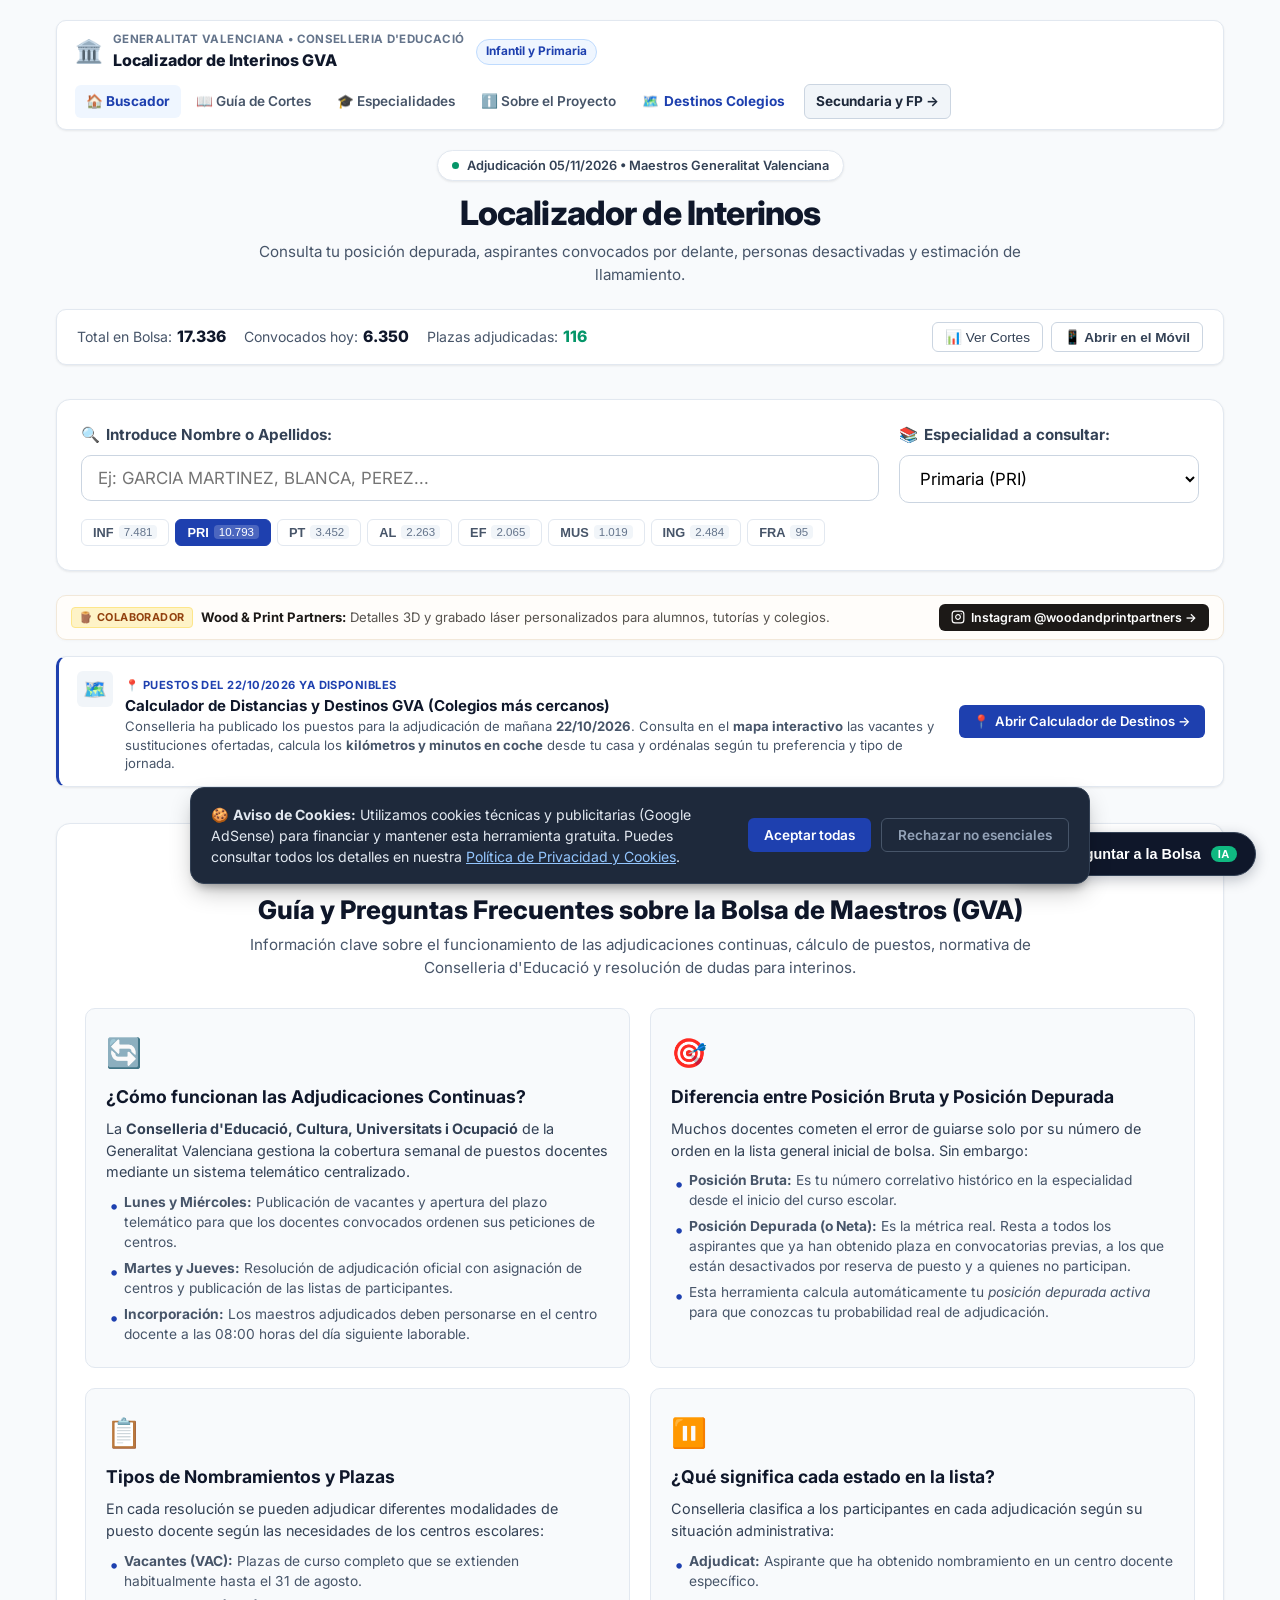
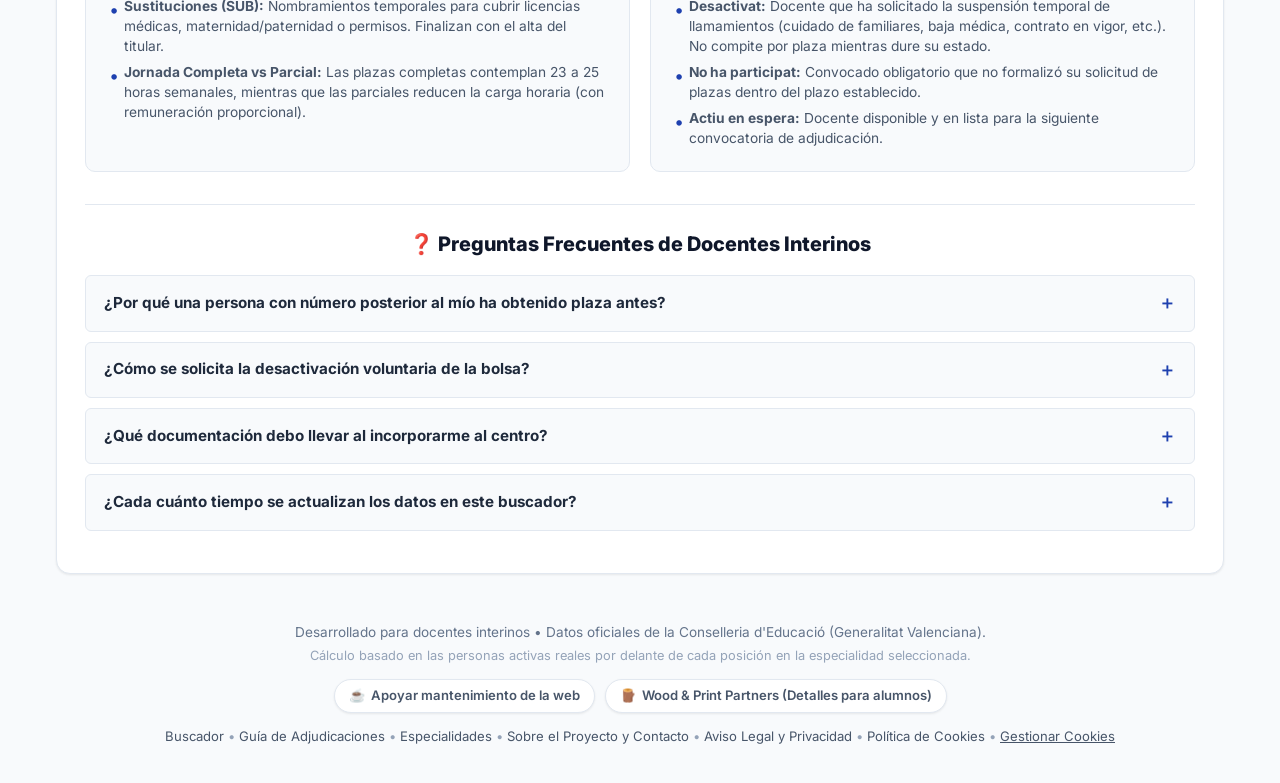
==== commit 577d0e41: "Actualización automática de adjudicaciones y destinos [skip ci]" ====
--- a/index.html
+++ b/index.html
@@ -173,7 +173,7 @@
       <div class="header-content">
         <div class="header-badge">
           <span class="pulse-dot"></span>
-          <span id="headerAdjDate">Adjudicaci&oacute;n 03/11/2026 &bull; Maestros Generalitat Valenciana</span>
+          <span id="headerAdjDate">Adjudicaci&oacute;n 05/11/2026 &bull; Maestros Generalitat Valenciana</span>
         </div>
         <h1>Localizador de Interinos</h1>
         <p class="subtitle">Consulta tu posici&oacute;n depurada, aspirantes convocados por delante, personas desactivadas y estimaci&oacute;n de llamamiento.</p>
@@ -189,11 +189,11 @@
         </div>
         <div class="stat-pill">
           <span class="pill-label">Convocados hoy:</span>
-          <span class="pill-val" id="globTotalAdj">6.416</span>
+          <span class="pill-val" id="globTotalAdj">6.350</span>
         </div>
         <div class="stat-pill">
           <span class="pill-label">Plazas adjudicadas:</span>
-          <span class="pill-val highlight-green" id="globTotalPlazas">91</span>
+          <span class="pill-val highlight-green" id="globTotalPlazas">116</span>
         </div>
       </div>
       <div class="stats-actions-group">
@@ -678,7 +678,7 @@
     <div id="modalSummary" class="modal-overlay hidden">
       <div class="modal-card card">
         <div class="modal-header">
-          <h2>📊 Resumen de Adjudicación del 03/11/2026</h2>
+          <h2>📊 Resumen de Adjudicación del 05/11/2026</h2>
           <button id="btnCloseModal" class="btn-close">&times;</button>
         </div>
         <div class="modal-body">
@@ -912,7 +912,7 @@
           <div>
             <h3 id="chatWidgetTitle" class="chat-title">Asistente de la Bolsa</h3>
             <span class="chat-status-indicator">
-              <span class="status-dot"></span> Datos oficiales del 03/11/2026</span>
+              <span class="status-dot"></span> Datos oficiales del 05/11/2026</span>
           </div>
         </div>
         <div class="chat-header-actions">
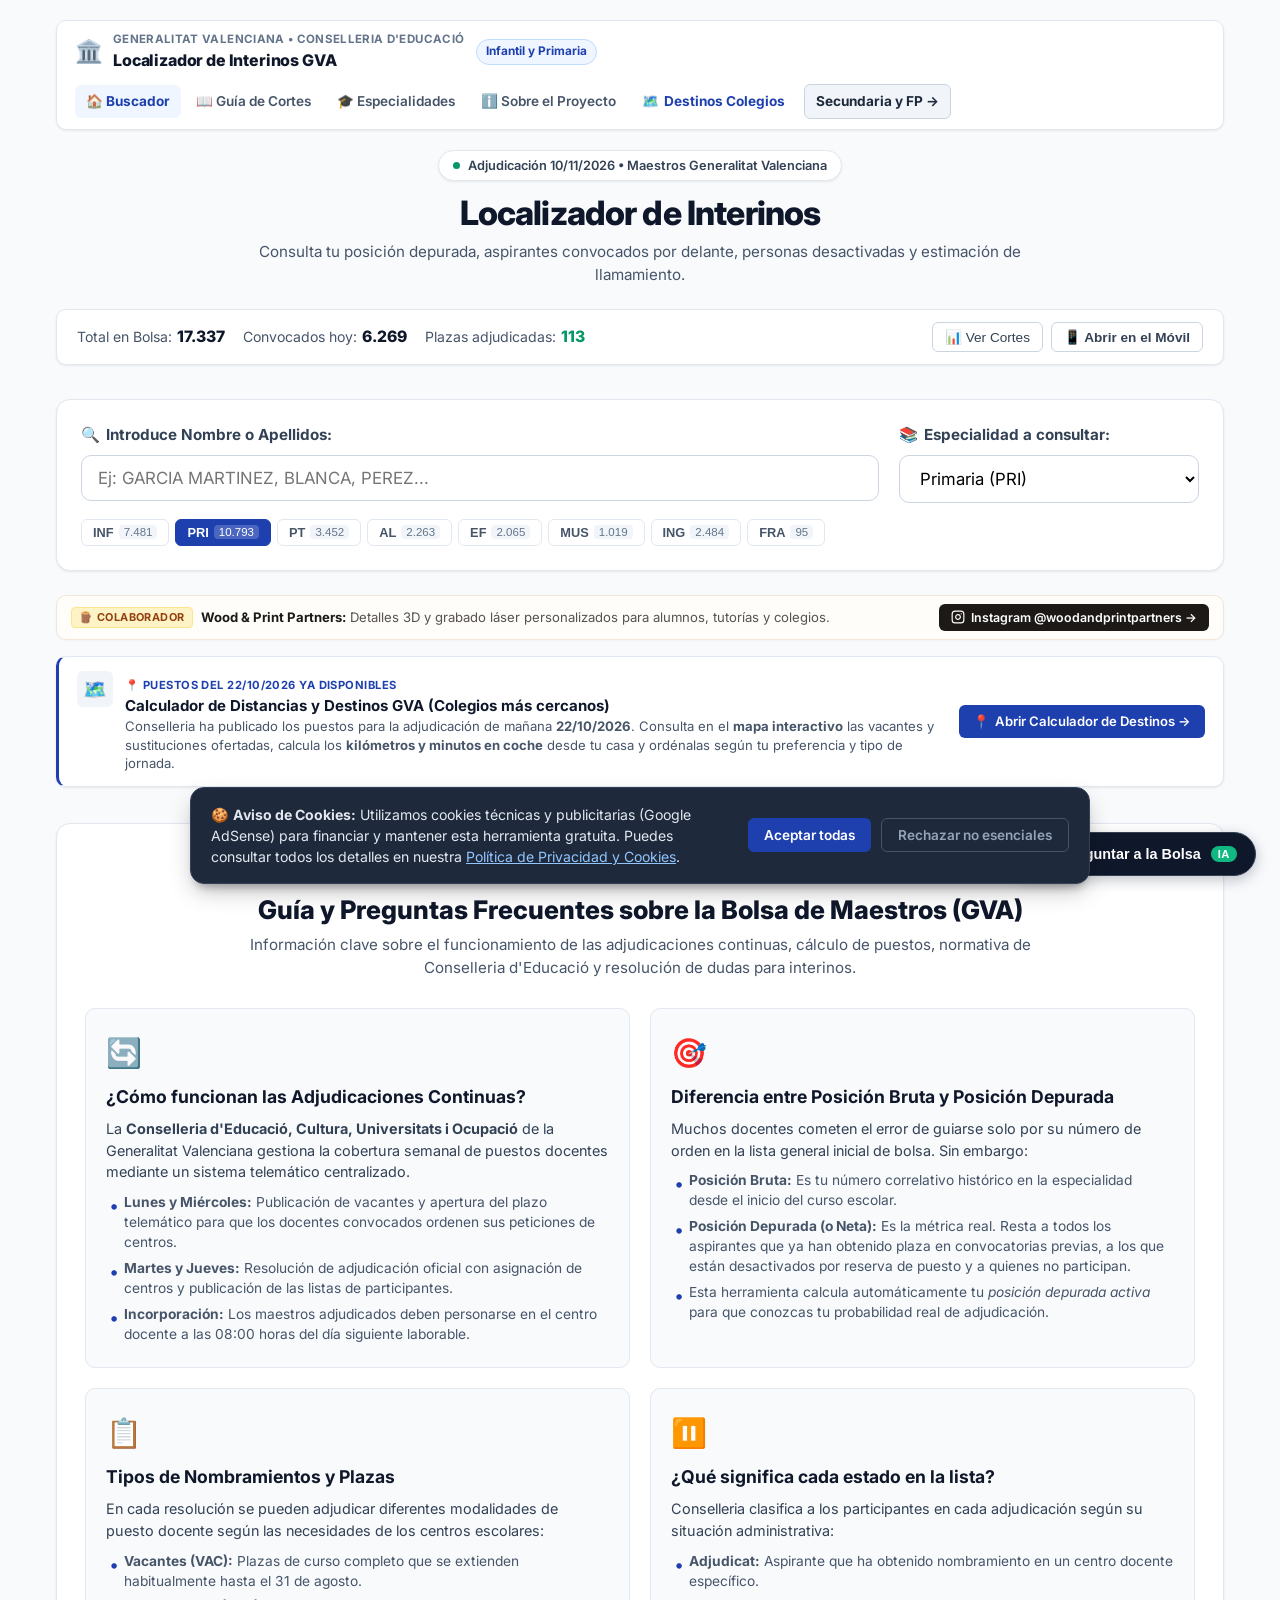
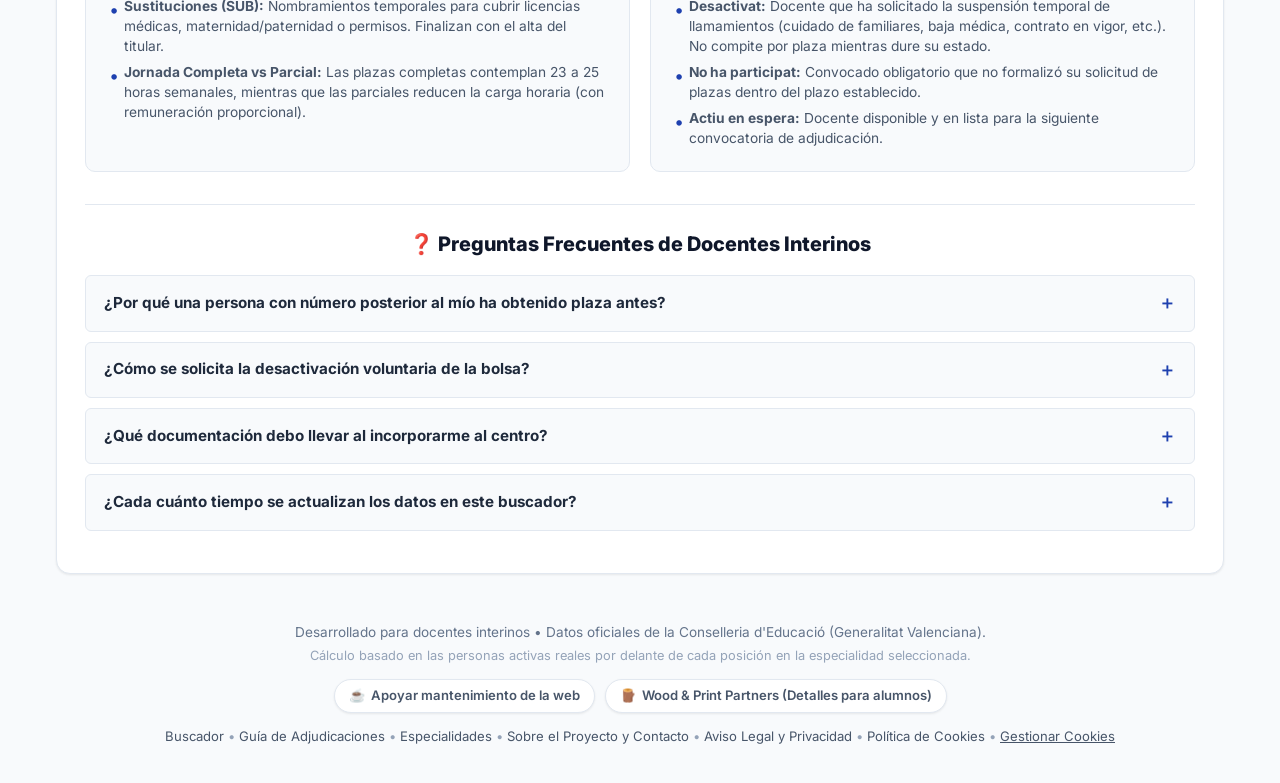
==== commit 8783877e: "Actualización automática de adjudicaciones y destinos [skip ci]" ====
--- a/index.html
+++ b/index.html
@@ -173,7 +173,7 @@
       <div class="header-content">
         <div class="header-badge">
           <span class="pulse-dot"></span>
-          <span id="headerAdjDate">Adjudicaci&oacute;n 05/11/2026 &bull; Maestros Generalitat Valenciana</span>
+          <span id="headerAdjDate">Adjudicaci&oacute;n 10/11/2026 &bull; Maestros Generalitat Valenciana</span>
         </div>
         <h1>Localizador de Interinos</h1>
         <p class="subtitle">Consulta tu posici&oacute;n depurada, aspirantes convocados por delante, personas desactivadas y estimaci&oacute;n de llamamiento.</p>
@@ -185,15 +185,15 @@
       <div class="stats-pills-group">
         <div class="stat-pill">
           <span class="pill-label">Total en Bolsa:</span>
-          <span class="pill-val" id="globTotalBolsa">17.336</span>
+          <span class="pill-val" id="globTotalBolsa">17.337</span>
         </div>
         <div class="stat-pill">
           <span class="pill-label">Convocados hoy:</span>
-          <span class="pill-val" id="globTotalAdj">6.350</span>
+          <span class="pill-val" id="globTotalAdj">6.269</span>
         </div>
         <div class="stat-pill">
           <span class="pill-label">Plazas adjudicadas:</span>
-          <span class="pill-val highlight-green" id="globTotalPlazas">116</span>
+          <span class="pill-val highlight-green" id="globTotalPlazas">113</span>
         </div>
       </div>
       <div class="stats-actions-group">
@@ -678,7 +678,7 @@
     <div id="modalSummary" class="modal-overlay hidden">
       <div class="modal-card card">
         <div class="modal-header">
-          <h2>📊 Resumen de Adjudicación del 05/11/2026</h2>
+          <h2>📊 Resumen de Adjudicación del 10/11/2026</h2>
           <button id="btnCloseModal" class="btn-close">&times;</button>
         </div>
         <div class="modal-body">
@@ -912,7 +912,7 @@
           <div>
             <h3 id="chatWidgetTitle" class="chat-title">Asistente de la Bolsa</h3>
             <span class="chat-status-indicator">
-              <span class="status-dot"></span> Datos oficiales del 05/11/2026</span>
+              <span class="status-dot"></span> Datos oficiales del 10/11/2026</span>
           </div>
         </div>
         <div class="chat-header-actions">
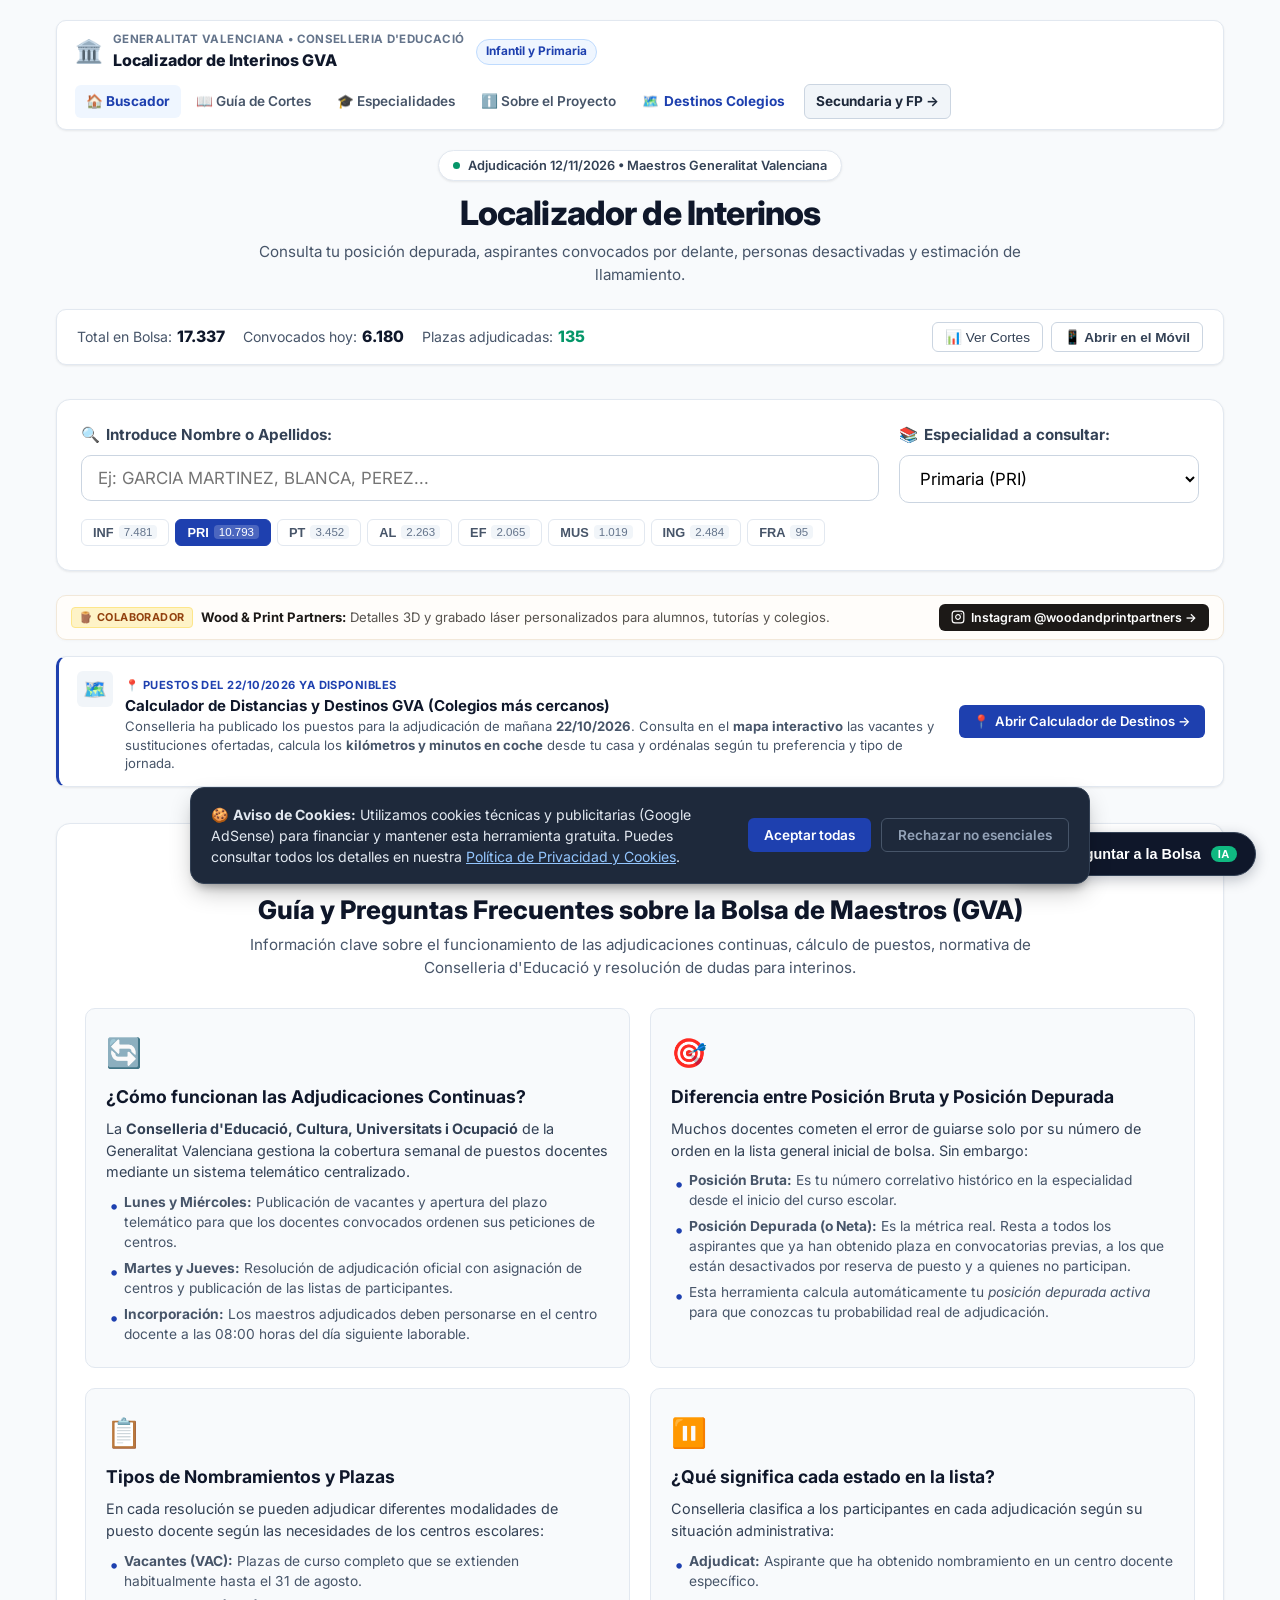
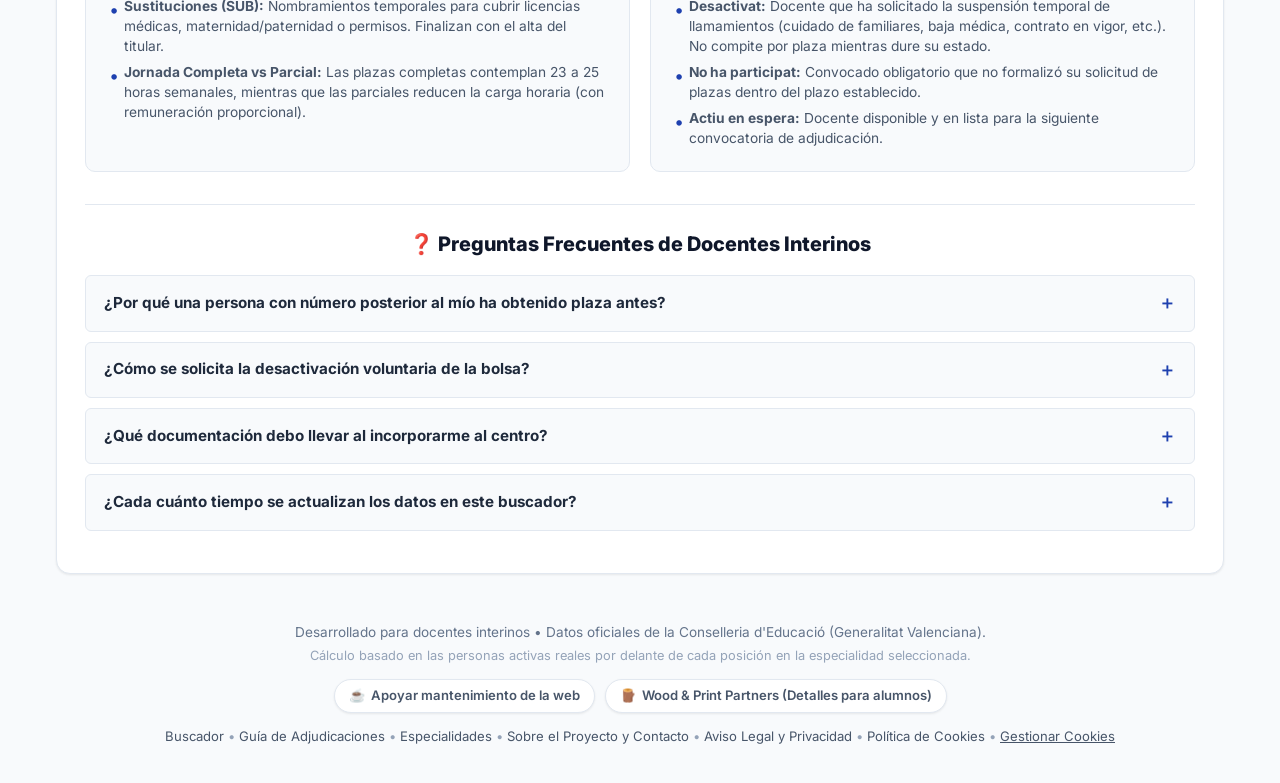
==== commit ccfaef7c: "Actualización automática de adjudicaciones y destinos [skip ci]" ====
--- a/index.html
+++ b/index.html
@@ -173,7 +173,7 @@
       <div class="header-content">
         <div class="header-badge">
           <span class="pulse-dot"></span>
-          <span id="headerAdjDate">Adjudicaci&oacute;n 10/11/2026 &bull; Maestros Generalitat Valenciana</span>
+          <span id="headerAdjDate">Adjudicaci&oacute;n 12/11/2026 &bull; Maestros Generalitat Valenciana</span>
         </div>
         <h1>Localizador de Interinos</h1>
         <p class="subtitle">Consulta tu posici&oacute;n depurada, aspirantes convocados por delante, personas desactivadas y estimaci&oacute;n de llamamiento.</p>
@@ -189,11 +189,11 @@
         </div>
         <div class="stat-pill">
           <span class="pill-label">Convocados hoy:</span>
-          <span class="pill-val" id="globTotalAdj">6.269</span>
+          <span class="pill-val" id="globTotalAdj">6.180</span>
         </div>
         <div class="stat-pill">
           <span class="pill-label">Plazas adjudicadas:</span>
-          <span class="pill-val highlight-green" id="globTotalPlazas">113</span>
+          <span class="pill-val highlight-green" id="globTotalPlazas">135</span>
         </div>
       </div>
       <div class="stats-actions-group">
@@ -678,7 +678,7 @@
     <div id="modalSummary" class="modal-overlay hidden">
       <div class="modal-card card">
         <div class="modal-header">
-          <h2>📊 Resumen de Adjudicación del 10/11/2026</h2>
+          <h2>📊 Resumen de Adjudicación del 12/11/2026</h2>
           <button id="btnCloseModal" class="btn-close">&times;</button>
         </div>
         <div class="modal-body">
@@ -912,7 +912,7 @@
           <div>
             <h3 id="chatWidgetTitle" class="chat-title">Asistente de la Bolsa</h3>
             <span class="chat-status-indicator">
-              <span class="status-dot"></span> Datos oficiales del 10/11/2026</span>
+              <span class="status-dot"></span> Datos oficiales del 12/11/2026</span>
           </div>
         </div>
         <div class="chat-header-actions">
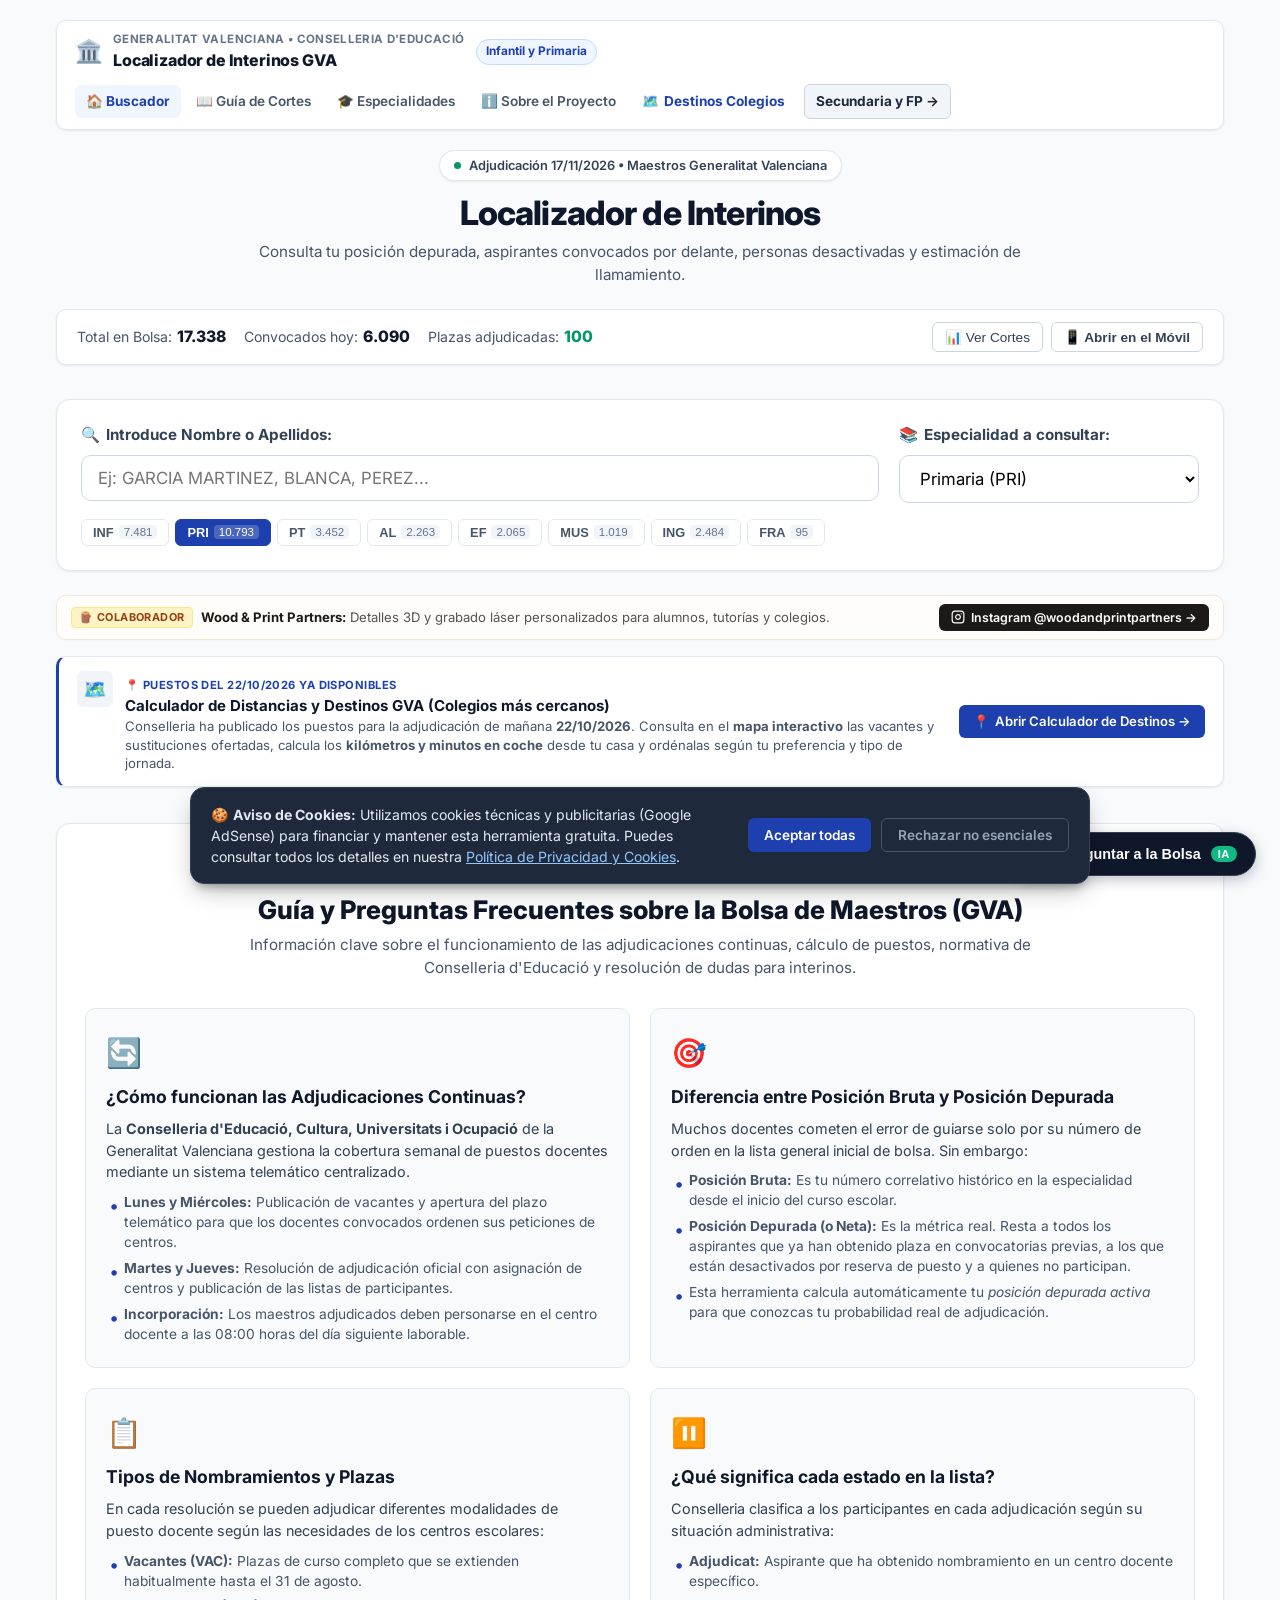
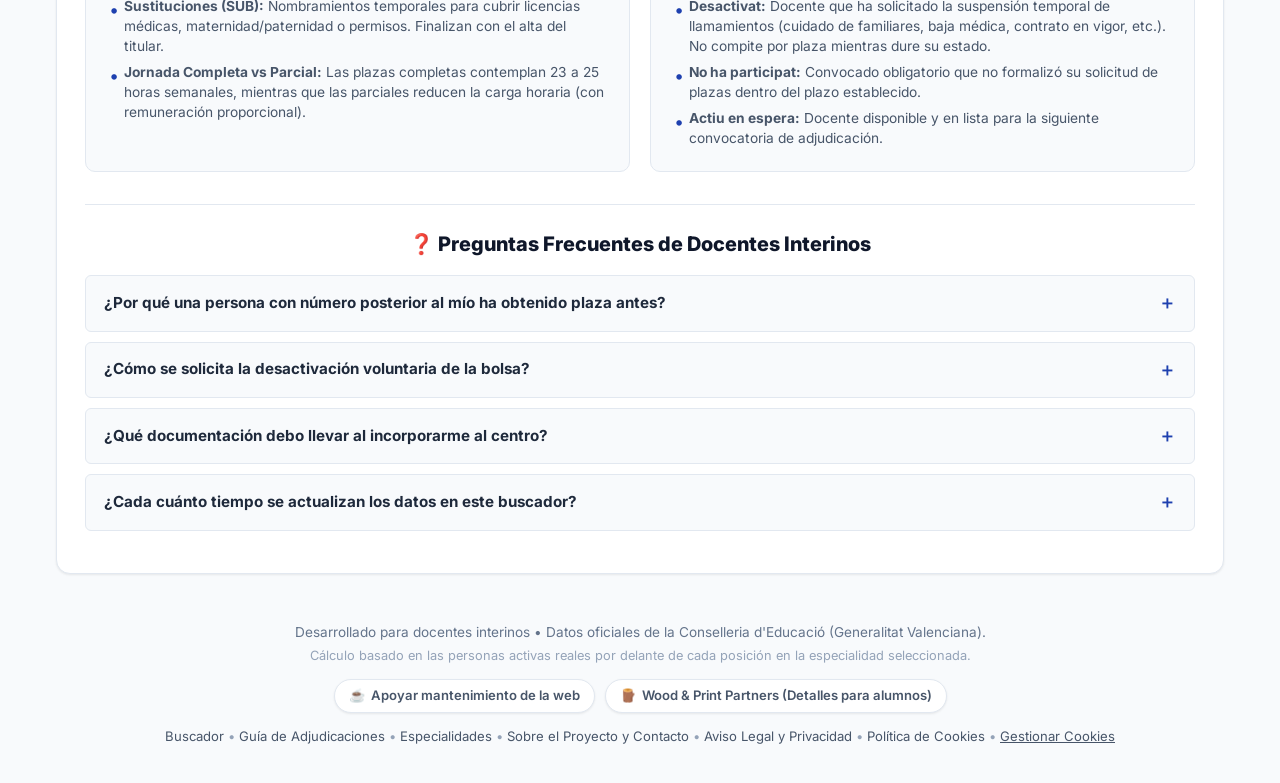
==== commit b11380d0: "Actualización automática de adjudicaciones y destinos [skip ci]" ====
--- a/index.html
+++ b/index.html
@@ -173,7 +173,7 @@
       <div class="header-content">
         <div class="header-badge">
           <span class="pulse-dot"></span>
-          <span id="headerAdjDate">Adjudicaci&oacute;n 12/11/2026 &bull; Maestros Generalitat Valenciana</span>
+          <span id="headerAdjDate">Adjudicaci&oacute;n 17/11/2026 &bull; Maestros Generalitat Valenciana</span>
         </div>
         <h1>Localizador de Interinos</h1>
         <p class="subtitle">Consulta tu posici&oacute;n depurada, aspirantes convocados por delante, personas desactivadas y estimaci&oacute;n de llamamiento.</p>
@@ -185,15 +185,15 @@
       <div class="stats-pills-group">
         <div class="stat-pill">
           <span class="pill-label">Total en Bolsa:</span>
-          <span class="pill-val" id="globTotalBolsa">17.337</span>
+          <span class="pill-val" id="globTotalBolsa">17.338</span>
         </div>
         <div class="stat-pill">
           <span class="pill-label">Convocados hoy:</span>
-          <span class="pill-val" id="globTotalAdj">6.180</span>
+          <span class="pill-val" id="globTotalAdj">6.090</span>
         </div>
         <div class="stat-pill">
           <span class="pill-label">Plazas adjudicadas:</span>
-          <span class="pill-val highlight-green" id="globTotalPlazas">135</span>
+          <span class="pill-val highlight-green" id="globTotalPlazas">100</span>
         </div>
       </div>
       <div class="stats-actions-group">
@@ -678,7 +678,7 @@
     <div id="modalSummary" class="modal-overlay hidden">
       <div class="modal-card card">
         <div class="modal-header">
-          <h2>📊 Resumen de Adjudicación del 12/11/2026</h2>
+          <h2>📊 Resumen de Adjudicación del 17/11/2026</h2>
           <button id="btnCloseModal" class="btn-close">&times;</button>
         </div>
         <div class="modal-body">
@@ -912,7 +912,7 @@
           <div>
             <h3 id="chatWidgetTitle" class="chat-title">Asistente de la Bolsa</h3>
             <span class="chat-status-indicator">
-              <span class="status-dot"></span> Datos oficiales del 12/11/2026</span>
+              <span class="status-dot"></span> Datos oficiales del 17/11/2026</span>
           </div>
         </div>
         <div class="chat-header-actions">
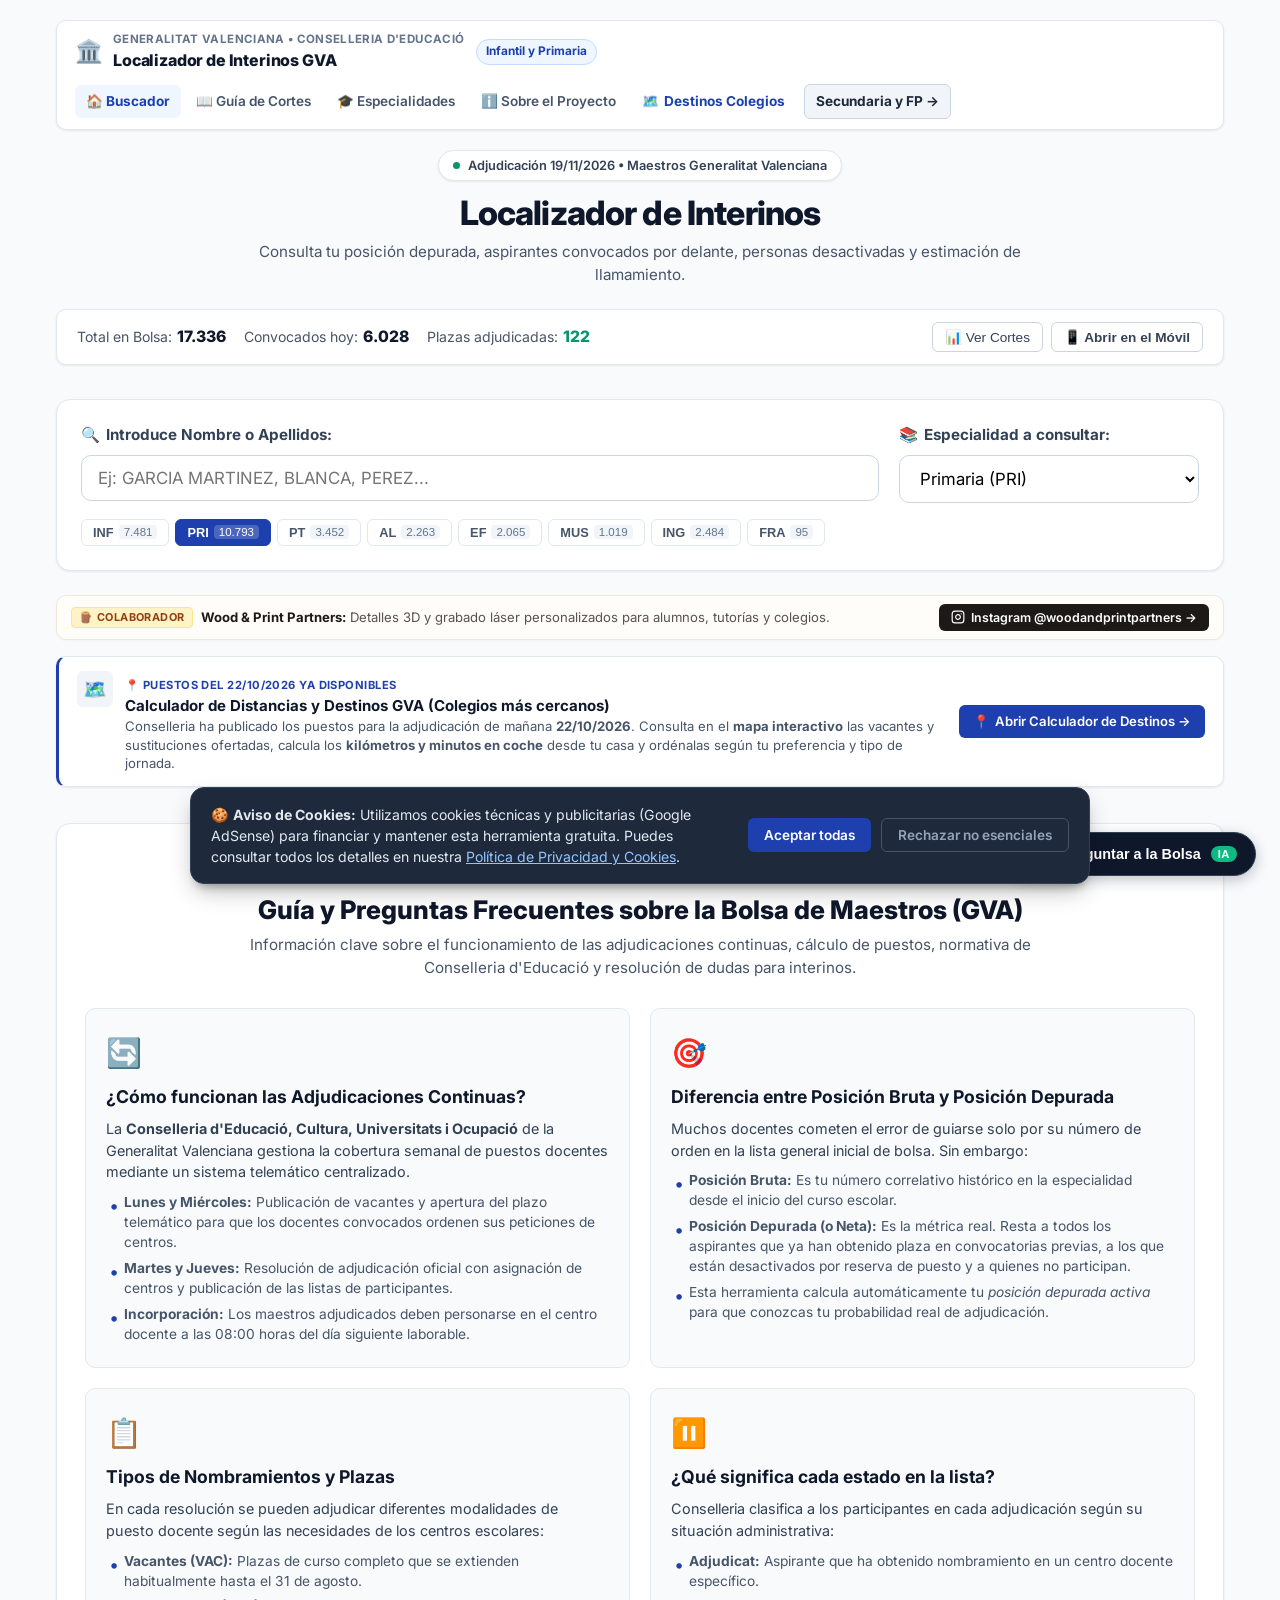
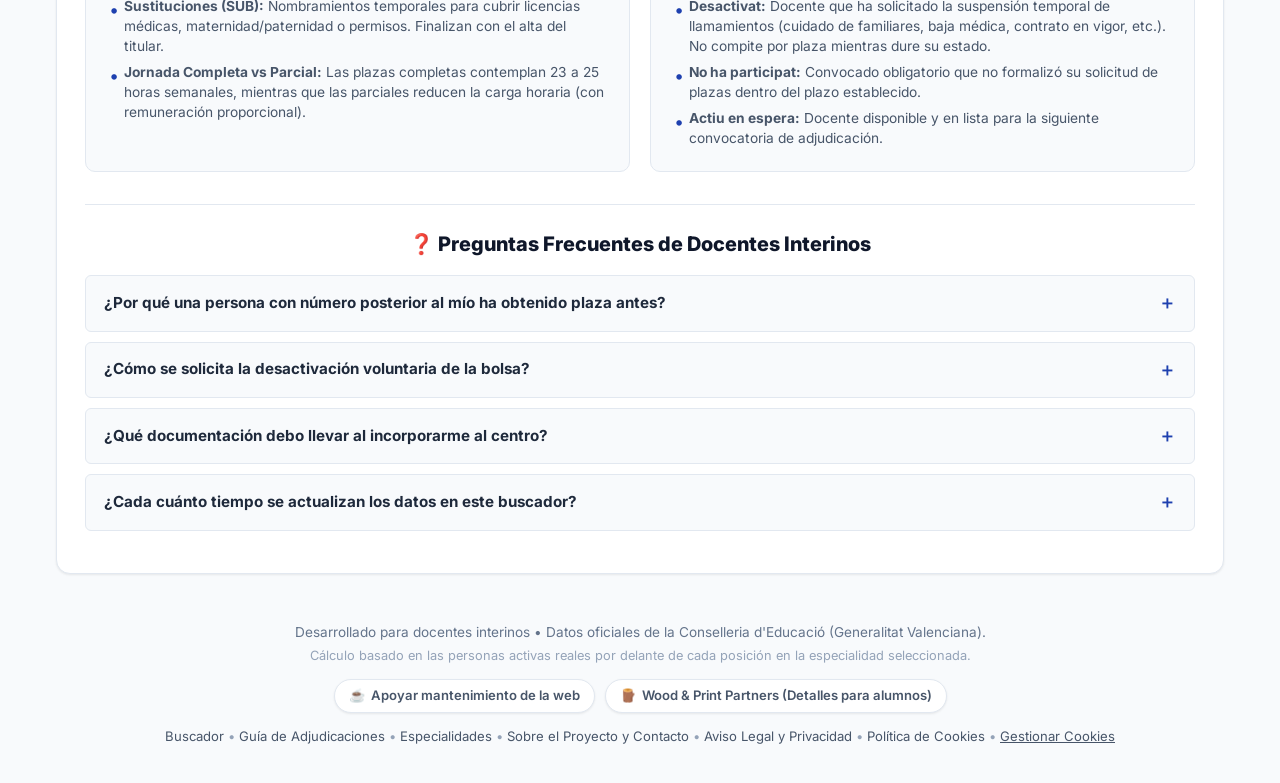
==== commit f4fe2274: "Actualización automática de adjudicaciones y destinos [skip ci]" ====
--- a/index.html
+++ b/index.html
@@ -173,7 +173,7 @@
       <div class="header-content">
         <div class="header-badge">
           <span class="pulse-dot"></span>
-          <span id="headerAdjDate">Adjudicaci&oacute;n 17/11/2026 &bull; Maestros Generalitat Valenciana</span>
+          <span id="headerAdjDate">Adjudicaci&oacute;n 19/11/2026 &bull; Maestros Generalitat Valenciana</span>
         </div>
         <h1>Localizador de Interinos</h1>
         <p class="subtitle">Consulta tu posici&oacute;n depurada, aspirantes convocados por delante, personas desactivadas y estimaci&oacute;n de llamamiento.</p>
@@ -185,15 +185,15 @@
       <div class="stats-pills-group">
         <div class="stat-pill">
           <span class="pill-label">Total en Bolsa:</span>
-          <span class="pill-val" id="globTotalBolsa">17.338</span>
+          <span class="pill-val" id="globTotalBolsa">17.336</span>
         </div>
         <div class="stat-pill">
           <span class="pill-label">Convocados hoy:</span>
-          <span class="pill-val" id="globTotalAdj">6.090</span>
+          <span class="pill-val" id="globTotalAdj">6.028</span>
         </div>
         <div class="stat-pill">
           <span class="pill-label">Plazas adjudicadas:</span>
-          <span class="pill-val highlight-green" id="globTotalPlazas">100</span>
+          <span class="pill-val highlight-green" id="globTotalPlazas">122</span>
         </div>
       </div>
       <div class="stats-actions-group">
@@ -678,7 +678,7 @@
     <div id="modalSummary" class="modal-overlay hidden">
       <div class="modal-card card">
         <div class="modal-header">
-          <h2>📊 Resumen de Adjudicación del 17/11/2026</h2>
+          <h2>📊 Resumen de Adjudicación del 19/11/2026</h2>
           <button id="btnCloseModal" class="btn-close">&times;</button>
         </div>
         <div class="modal-body">
@@ -912,7 +912,7 @@
           <div>
             <h3 id="chatWidgetTitle" class="chat-title">Asistente de la Bolsa</h3>
             <span class="chat-status-indicator">
-              <span class="status-dot"></span> Datos oficiales del 17/11/2026</span>
+              <span class="status-dot"></span> Datos oficiales del 19/11/2026</span>
           </div>
         </div>
         <div class="chat-header-actions">
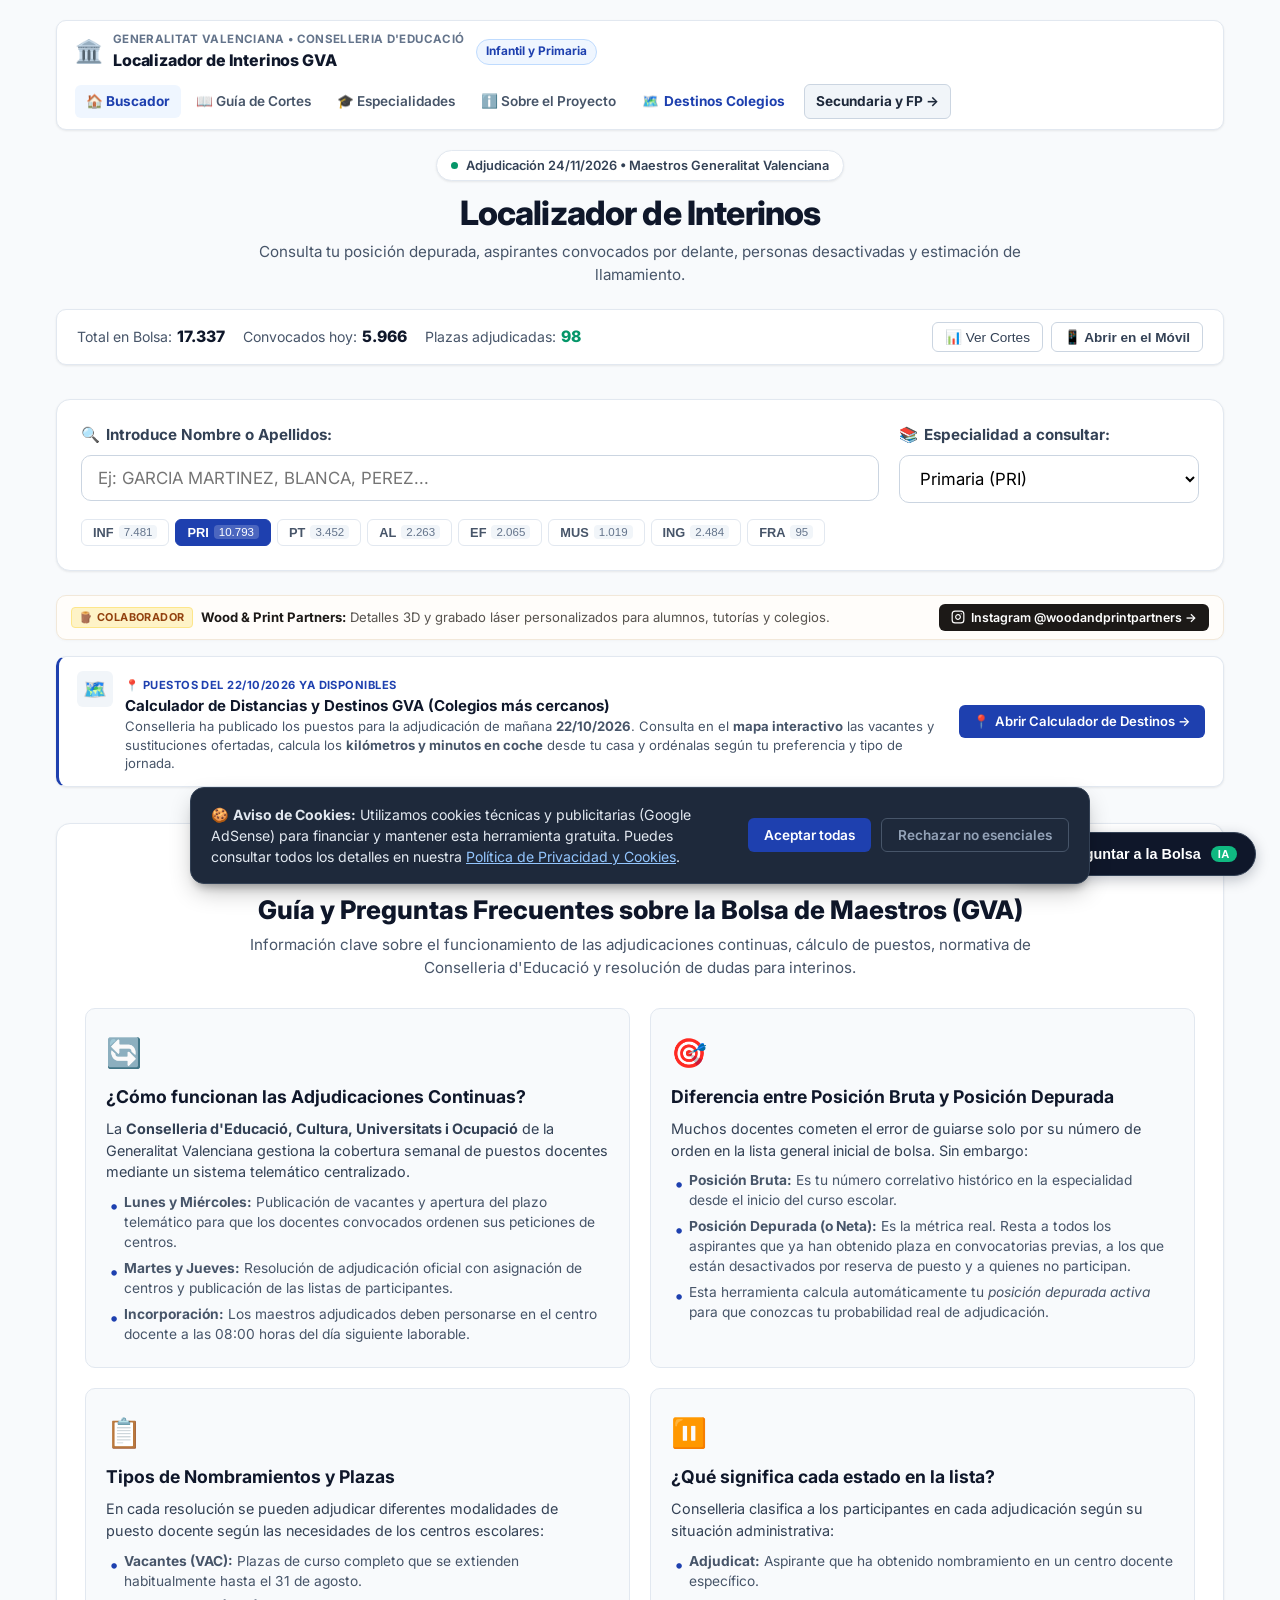
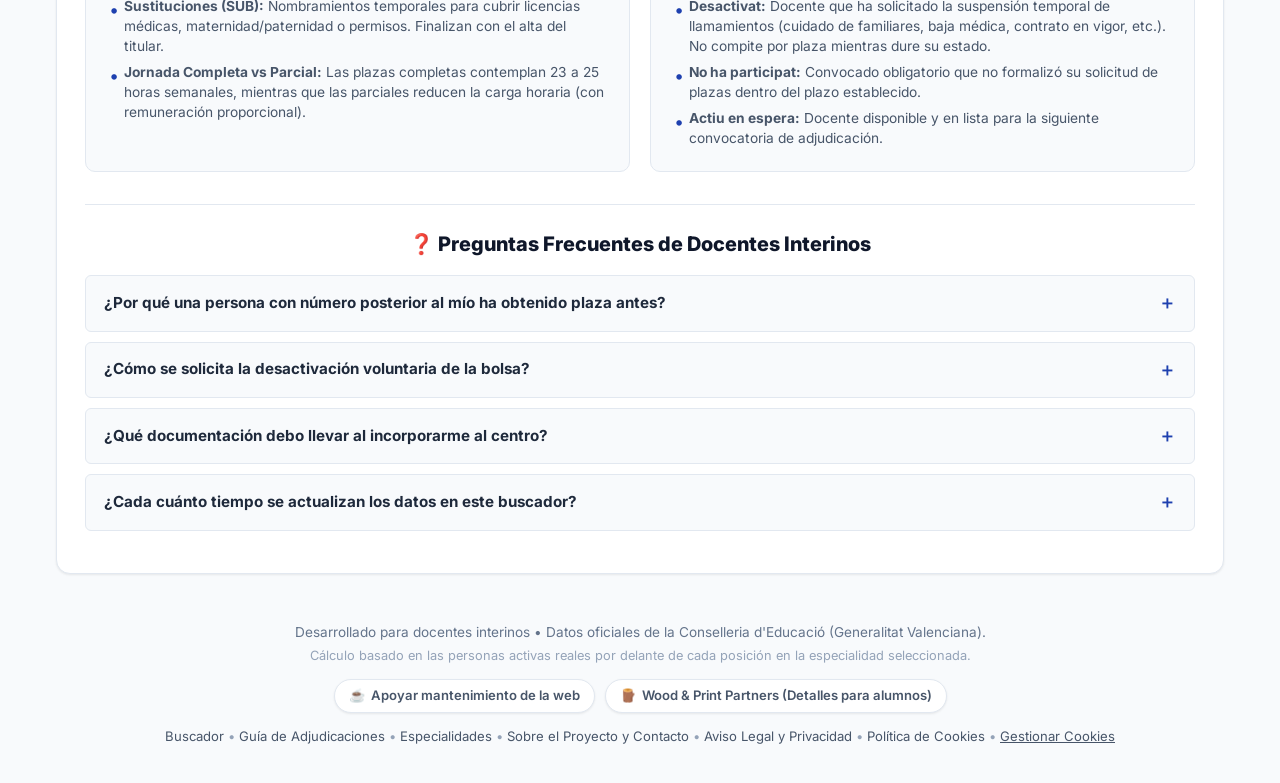
==== commit a6bc3fb4: "Actualización automática de adjudicaciones y destinos [skip ci]" ====
--- a/index.html
+++ b/index.html
@@ -173,7 +173,7 @@
       <div class="header-content">
         <div class="header-badge">
           <span class="pulse-dot"></span>
-          <span id="headerAdjDate">Adjudicaci&oacute;n 19/11/2026 &bull; Maestros Generalitat Valenciana</span>
+          <span id="headerAdjDate">Adjudicaci&oacute;n 24/11/2026 &bull; Maestros Generalitat Valenciana</span>
         </div>
         <h1>Localizador de Interinos</h1>
         <p class="subtitle">Consulta tu posici&oacute;n depurada, aspirantes convocados por delante, personas desactivadas y estimaci&oacute;n de llamamiento.</p>
@@ -185,15 +185,15 @@
       <div class="stats-pills-group">
         <div class="stat-pill">
           <span class="pill-label">Total en Bolsa:</span>
-          <span class="pill-val" id="globTotalBolsa">17.336</span>
+          <span class="pill-val" id="globTotalBolsa">17.337</span>
         </div>
         <div class="stat-pill">
           <span class="pill-label">Convocados hoy:</span>
-          <span class="pill-val" id="globTotalAdj">6.028</span>
+          <span class="pill-val" id="globTotalAdj">5.966</span>
         </div>
         <div class="stat-pill">
           <span class="pill-label">Plazas adjudicadas:</span>
-          <span class="pill-val highlight-green" id="globTotalPlazas">122</span>
+          <span class="pill-val highlight-green" id="globTotalPlazas">98</span>
         </div>
       </div>
       <div class="stats-actions-group">
@@ -678,7 +678,7 @@
     <div id="modalSummary" class="modal-overlay hidden">
       <div class="modal-card card">
         <div class="modal-header">
-          <h2>📊 Resumen de Adjudicación del 19/11/2026</h2>
+          <h2>📊 Resumen de Adjudicación del 24/11/2026</h2>
           <button id="btnCloseModal" class="btn-close">&times;</button>
         </div>
         <div class="modal-body">
@@ -912,7 +912,7 @@
           <div>
             <h3 id="chatWidgetTitle" class="chat-title">Asistente de la Bolsa</h3>
             <span class="chat-status-indicator">
-              <span class="status-dot"></span> Datos oficiales del 19/11/2026</span>
+              <span class="status-dot"></span> Datos oficiales del 24/11/2026</span>
           </div>
         </div>
         <div class="chat-header-actions">
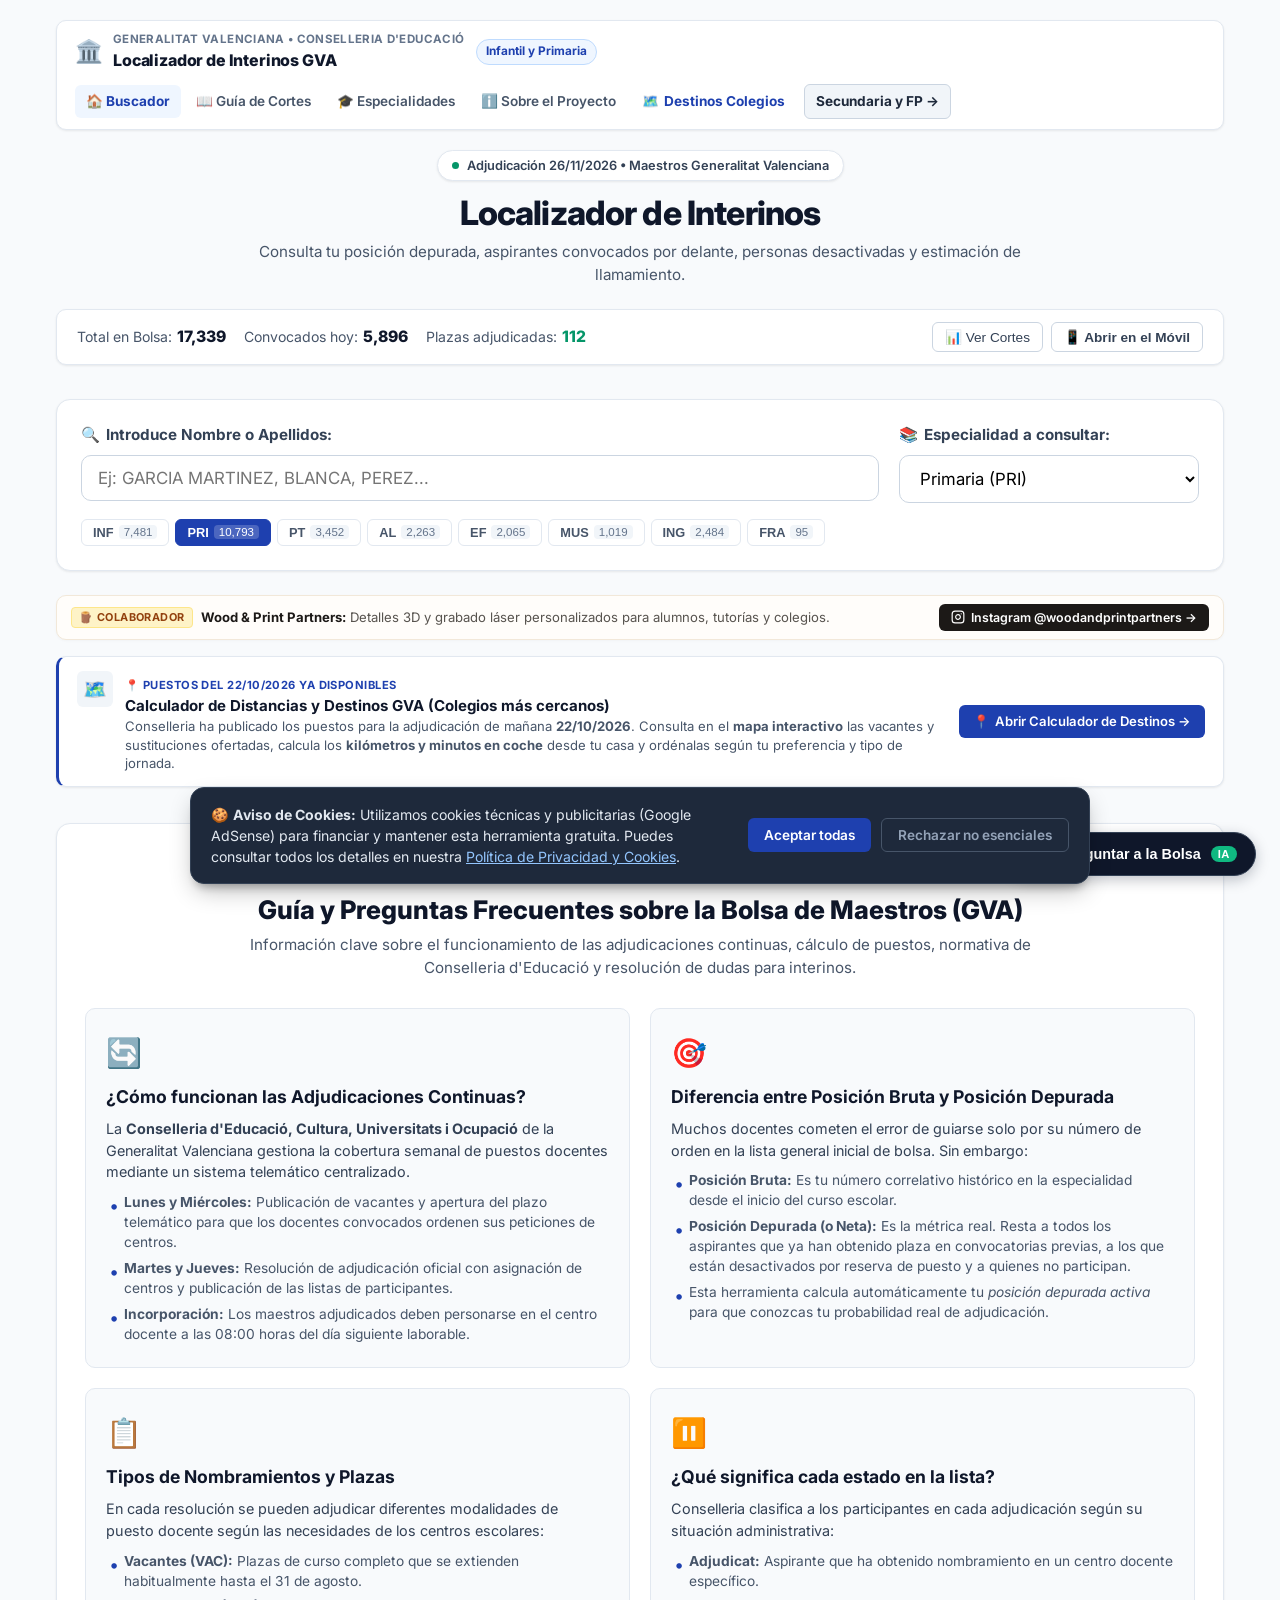
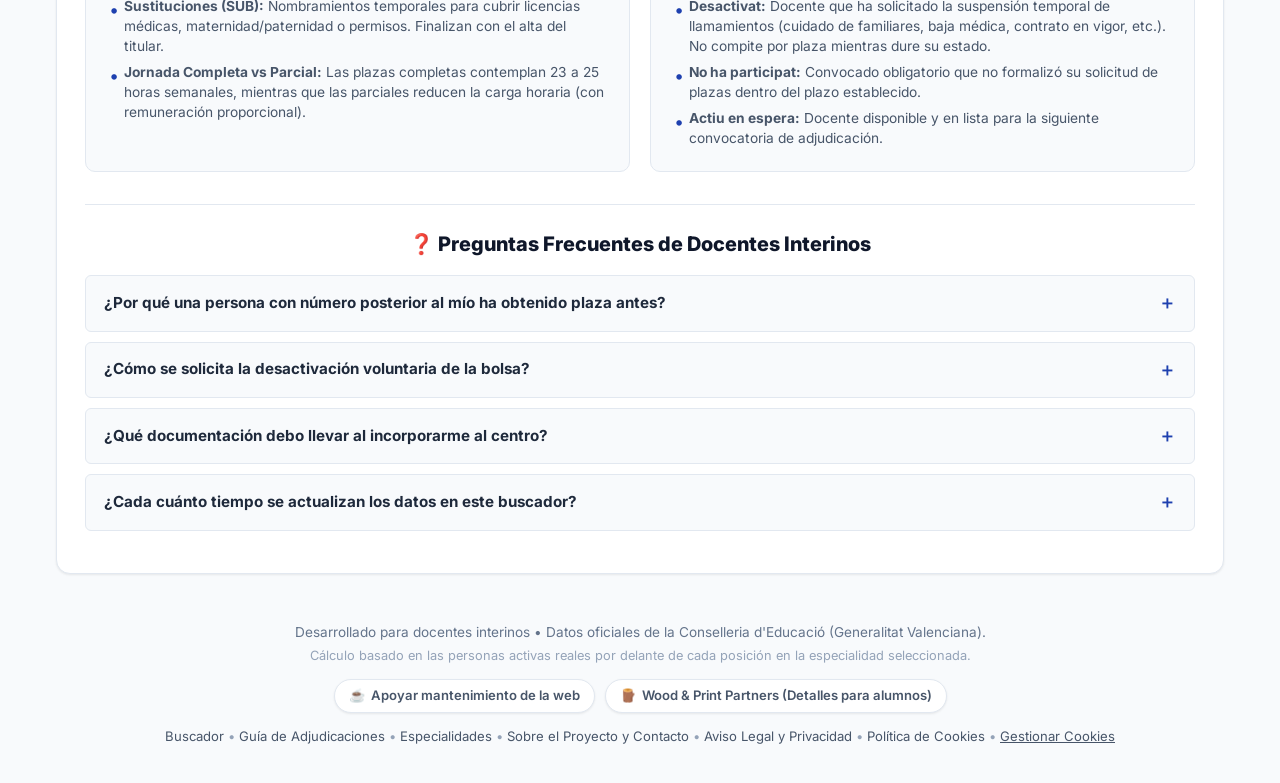
==== commit 2d734535: "Actualización automática de adjudicaciones y destinos [skip ci]" ====
--- a/index.html
+++ b/index.html
@@ -173,7 +173,7 @@
       <div class="header-content">
         <div class="header-badge">
           <span class="pulse-dot"></span>
-          <span id="headerAdjDate">Adjudicaci&oacute;n 24/11/2026 &bull; Maestros Generalitat Valenciana</span>
+          <span id="headerAdjDate">Adjudicaci&oacute;n 26/11/2026 &bull; Maestros Generalitat Valenciana</span>
         </div>
         <h1>Localizador de Interinos</h1>
         <p class="subtitle">Consulta tu posici&oacute;n depurada, aspirantes convocados por delante, personas desactivadas y estimaci&oacute;n de llamamiento.</p>
@@ -185,15 +185,15 @@
       <div class="stats-pills-group">
         <div class="stat-pill">
           <span class="pill-label">Total en Bolsa:</span>
-          <span class="pill-val" id="globTotalBolsa">17.337</span>
+          <span class="pill-val" id="globTotalBolsa">17.339</span>
         </div>
         <div class="stat-pill">
           <span class="pill-label">Convocados hoy:</span>
-          <span class="pill-val" id="globTotalAdj">5.966</span>
+          <span class="pill-val" id="globTotalAdj">5.896</span>
         </div>
         <div class="stat-pill">
           <span class="pill-label">Plazas adjudicadas:</span>
-          <span class="pill-val highlight-green" id="globTotalPlazas">98</span>
+          <span class="pill-val highlight-green" id="globTotalPlazas">112</span>
         </div>
       </div>
       <div class="stats-actions-group">
@@ -678,7 +678,7 @@
     <div id="modalSummary" class="modal-overlay hidden">
       <div class="modal-card card">
         <div class="modal-header">
-          <h2>📊 Resumen de Adjudicación del 24/11/2026</h2>
+          <h2>📊 Resumen de Adjudicación del 26/11/2026</h2>
           <button id="btnCloseModal" class="btn-close">&times;</button>
         </div>
         <div class="modal-body">
@@ -912,7 +912,7 @@
           <div>
             <h3 id="chatWidgetTitle" class="chat-title">Asistente de la Bolsa</h3>
             <span class="chat-status-indicator">
-              <span class="status-dot"></span> Datos oficiales del 24/11/2026</span>
+              <span class="status-dot"></span> Datos oficiales del 26/11/2026</span>
           </div>
         </div>
         <div class="chat-header-actions">
